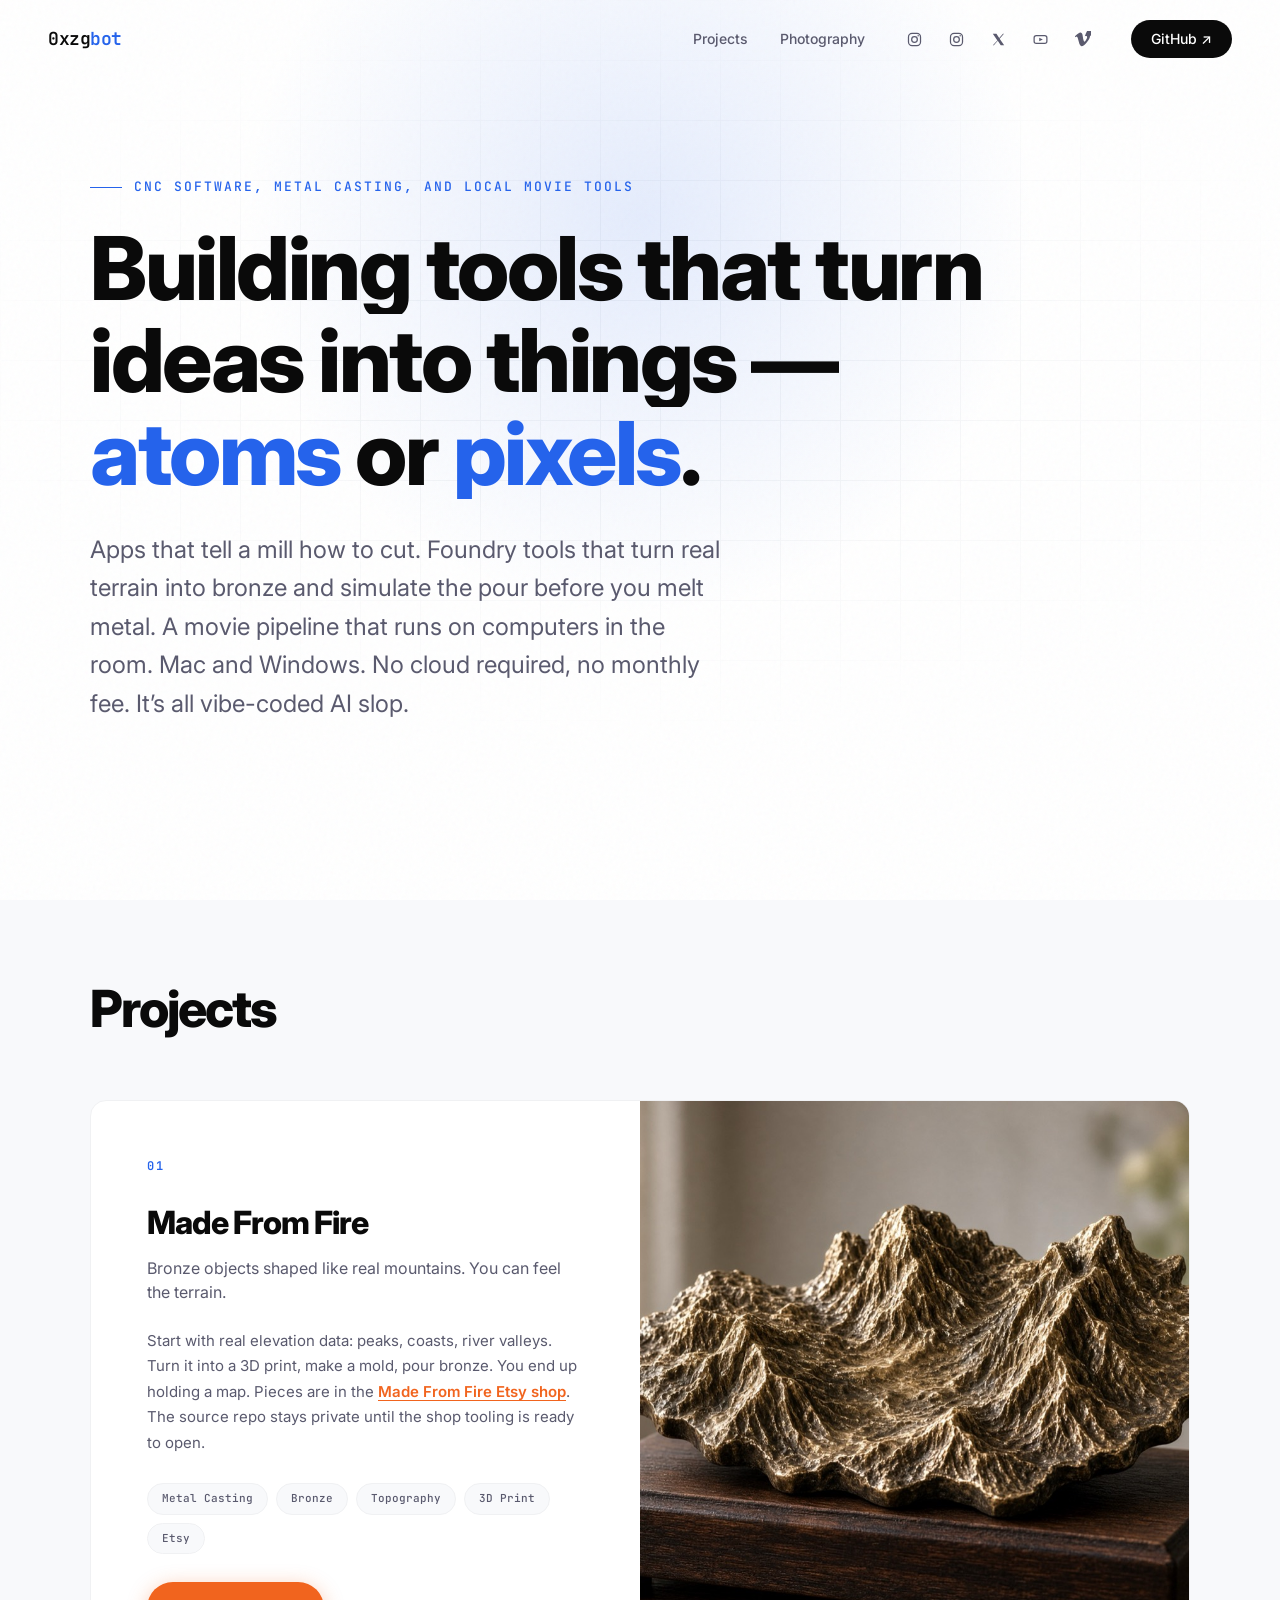
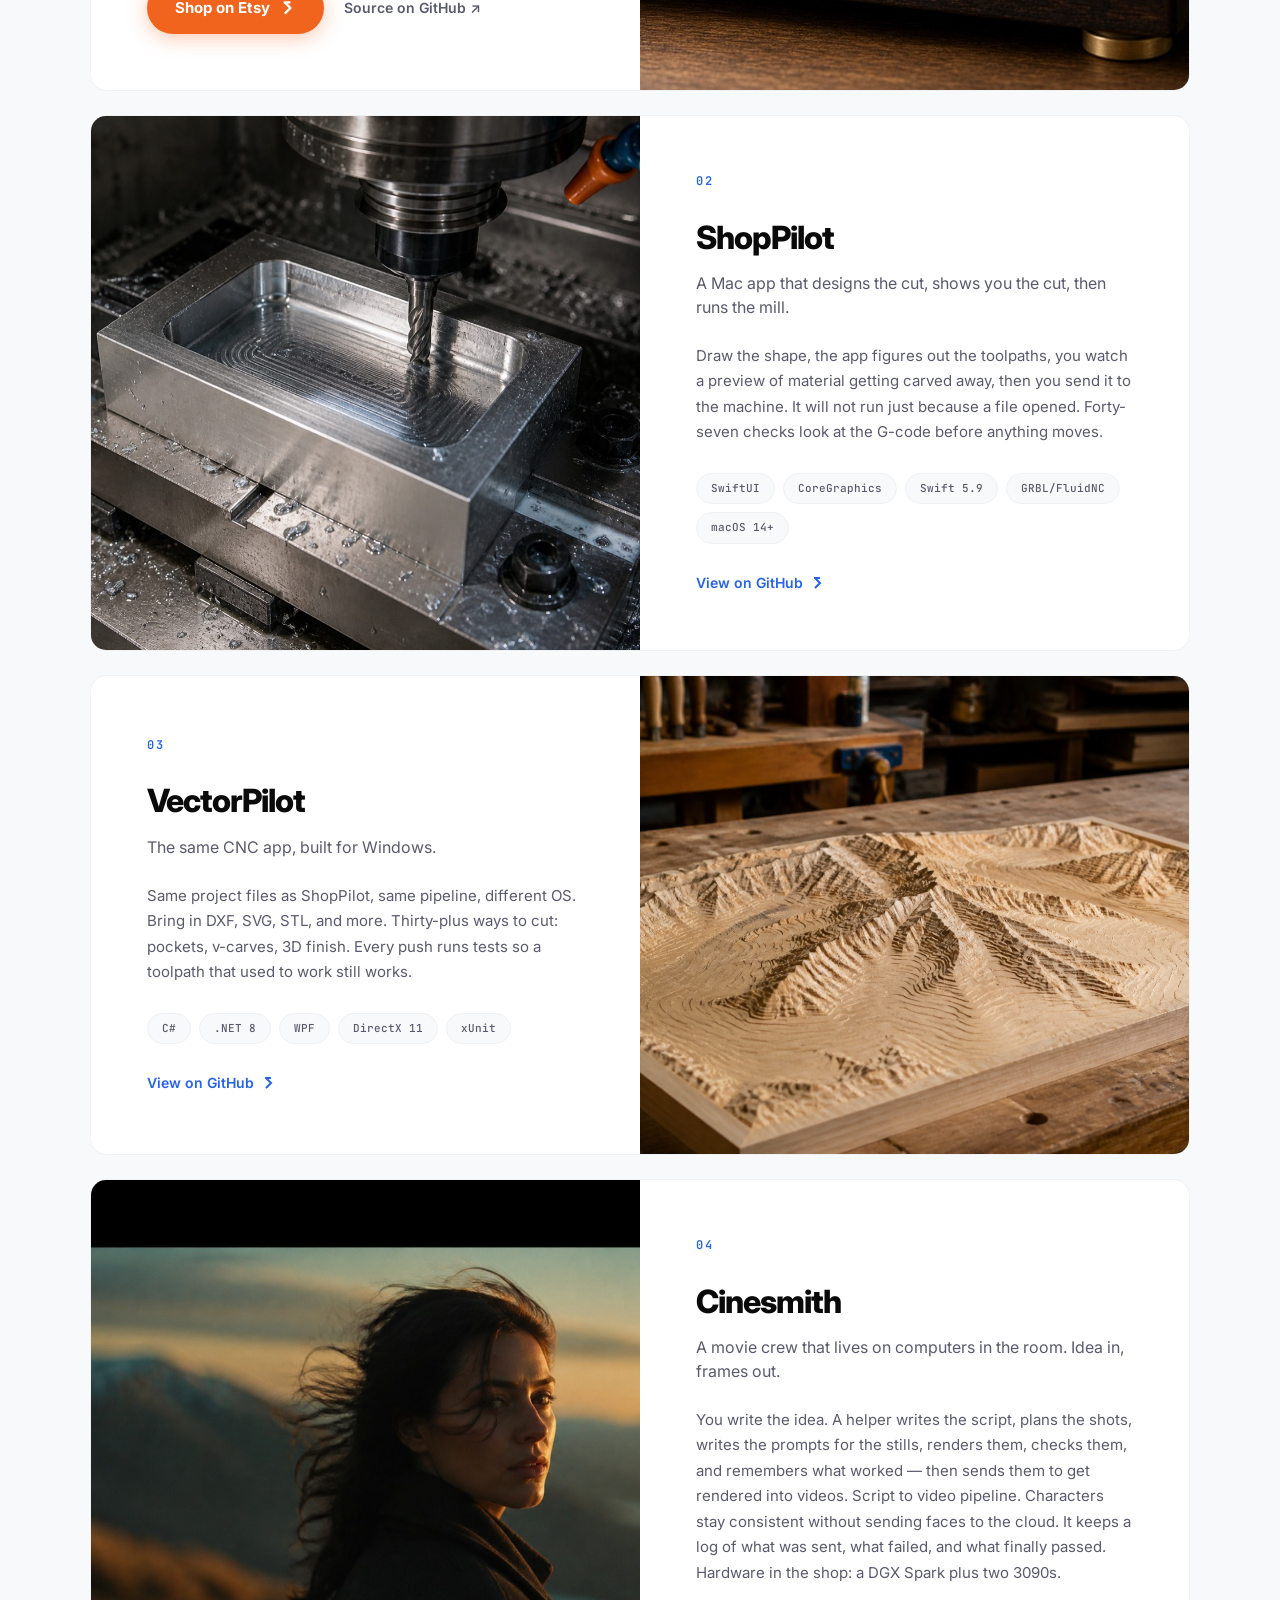
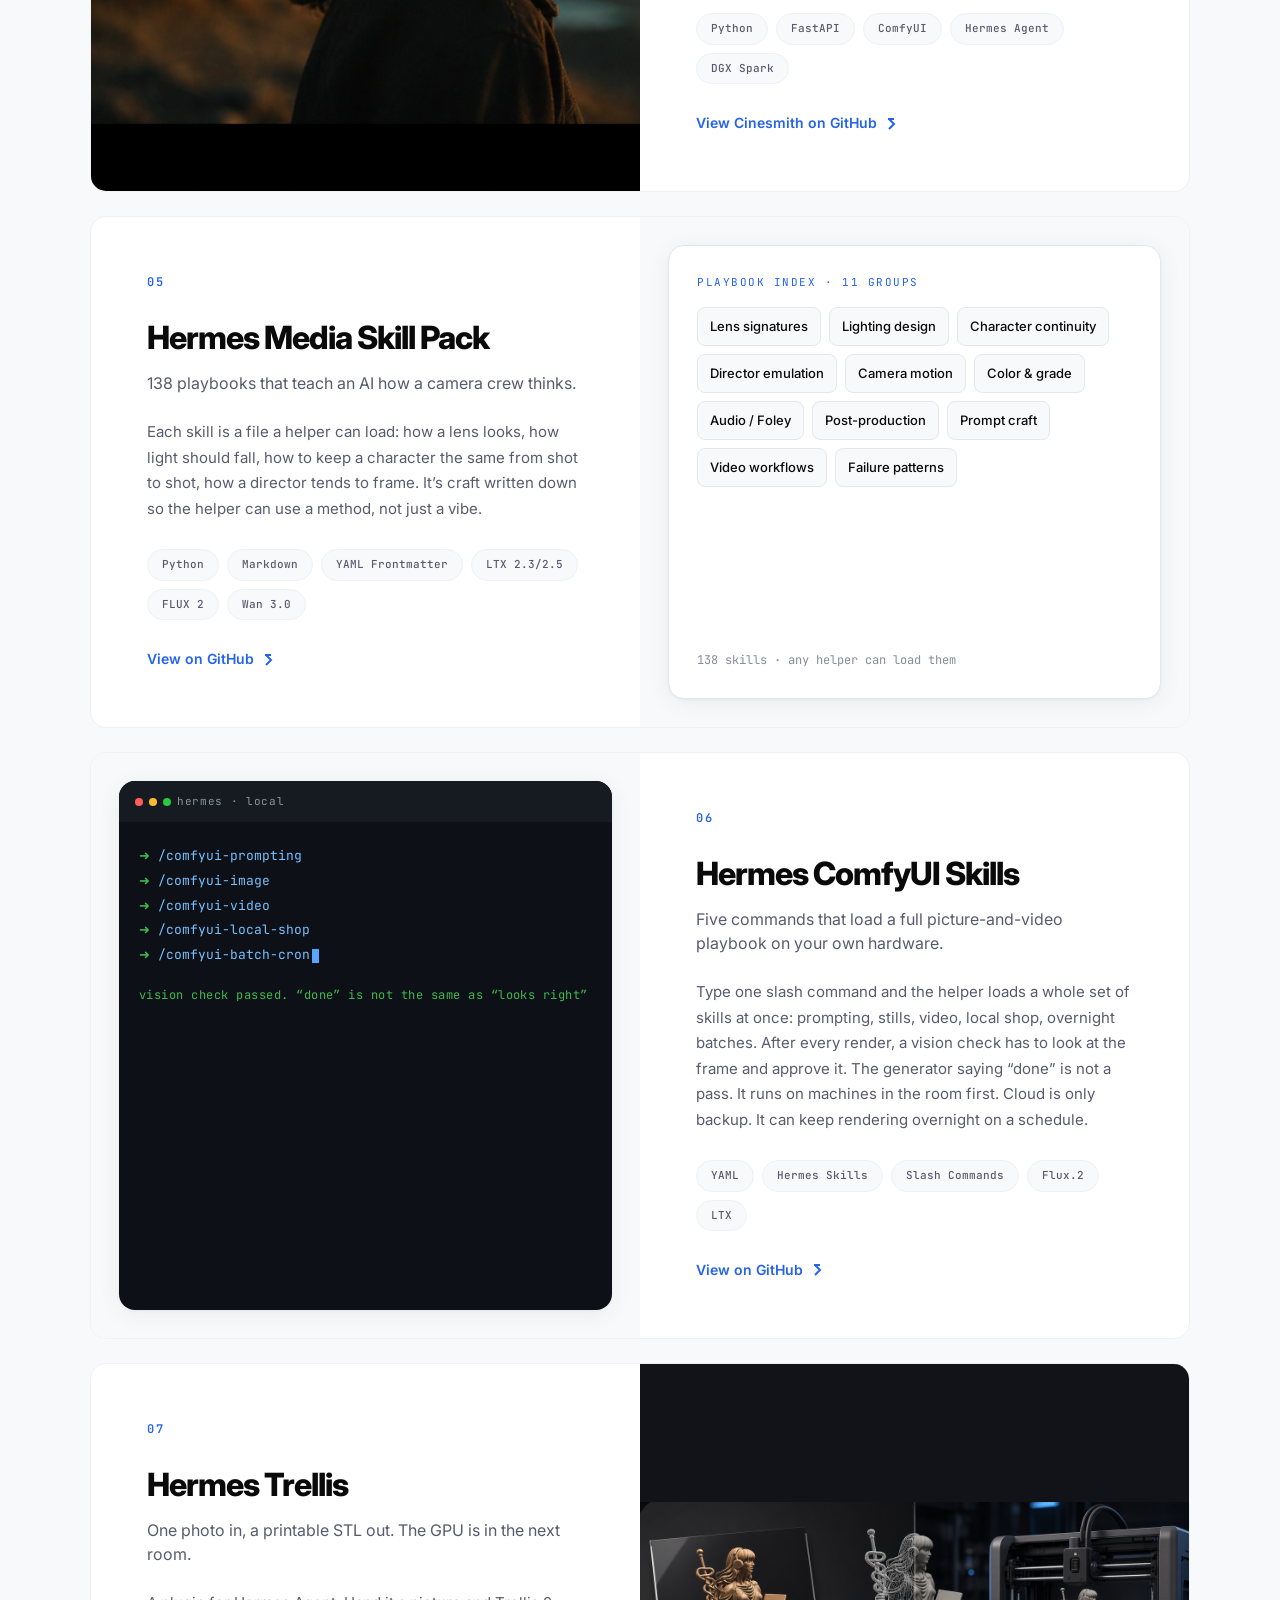
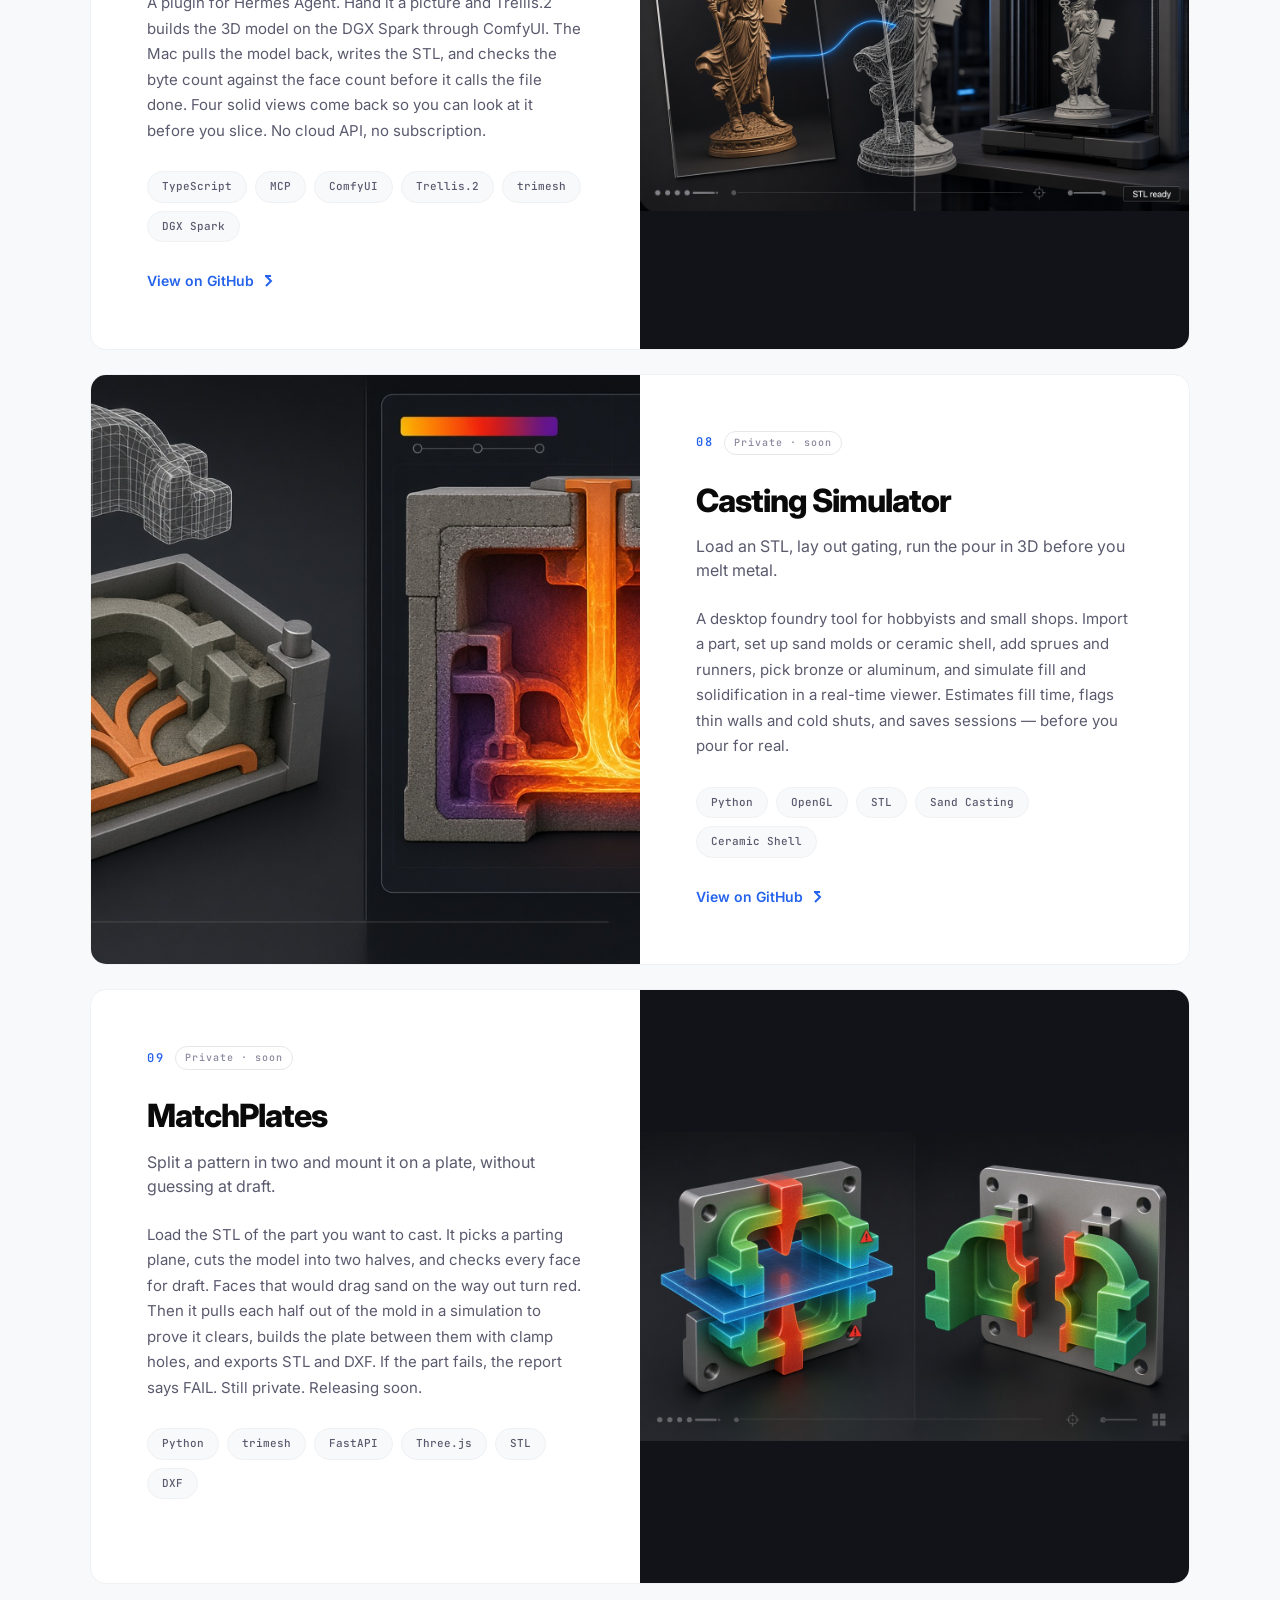
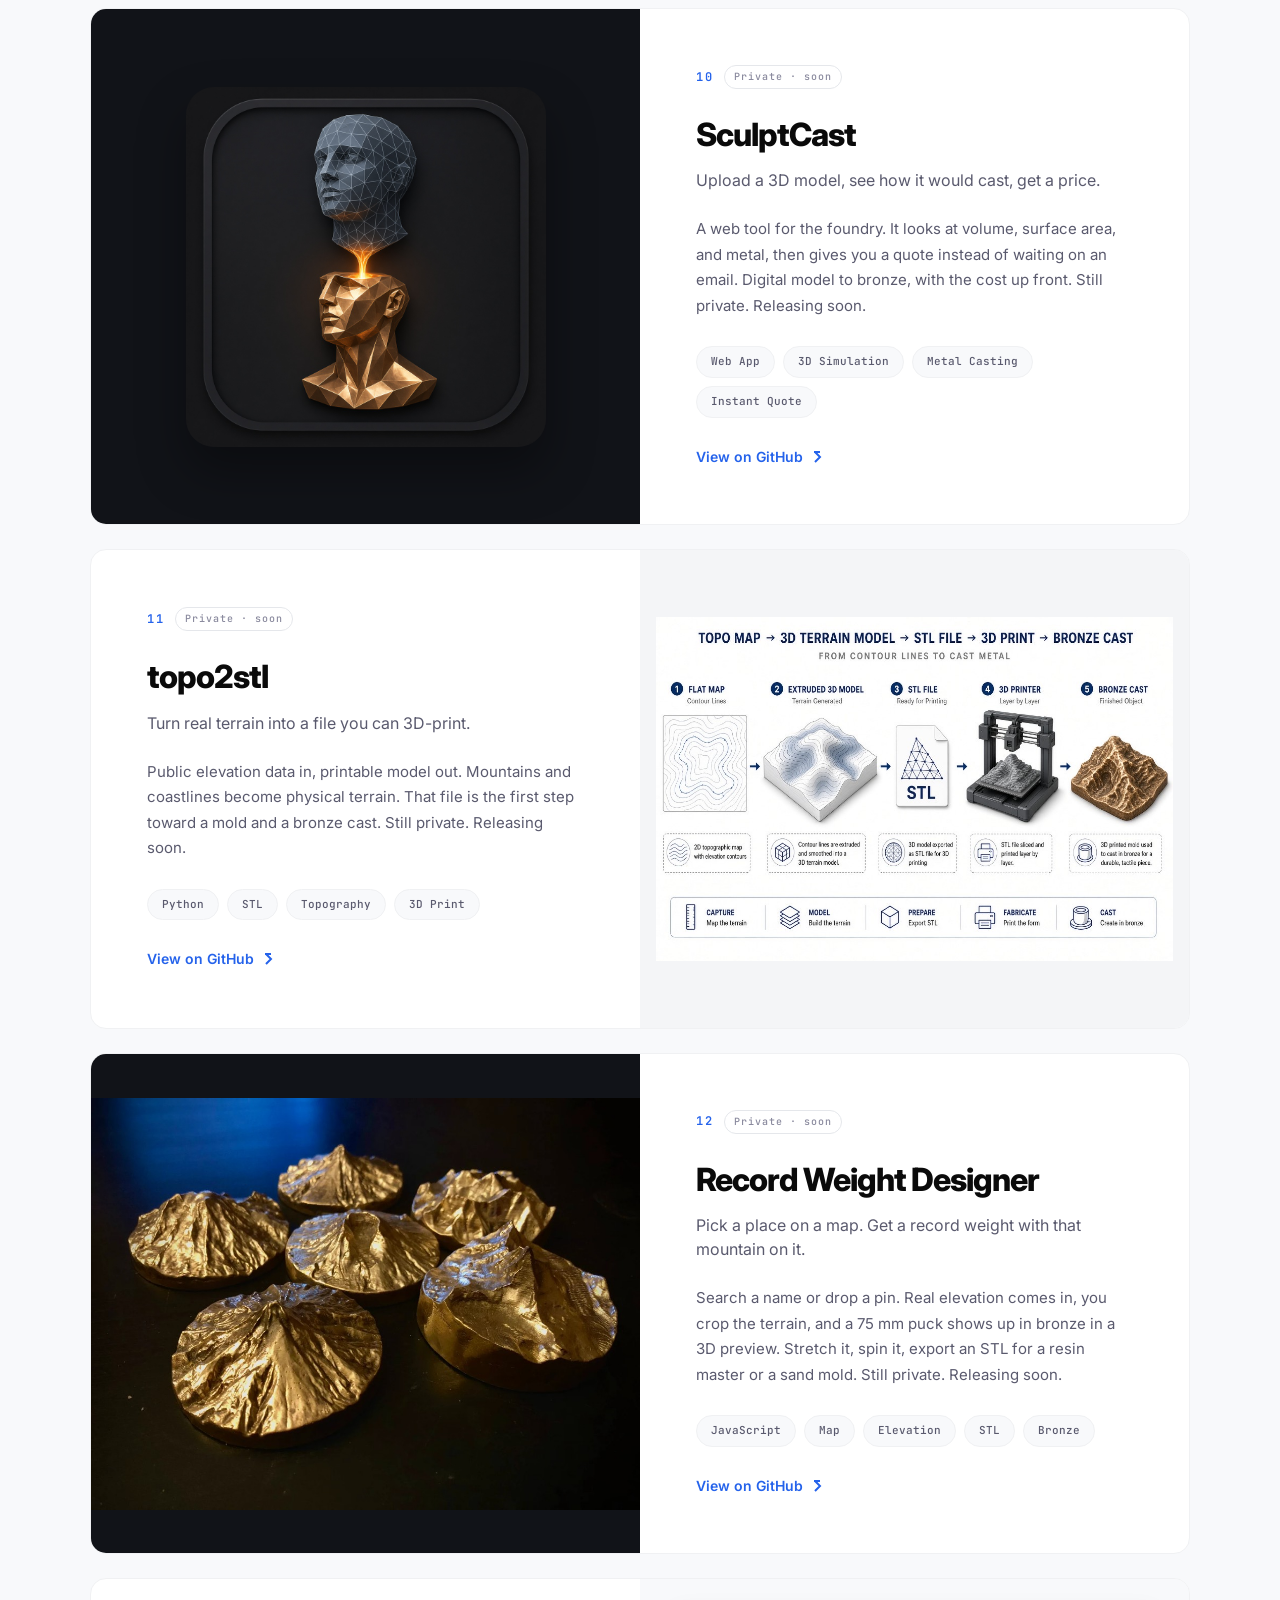
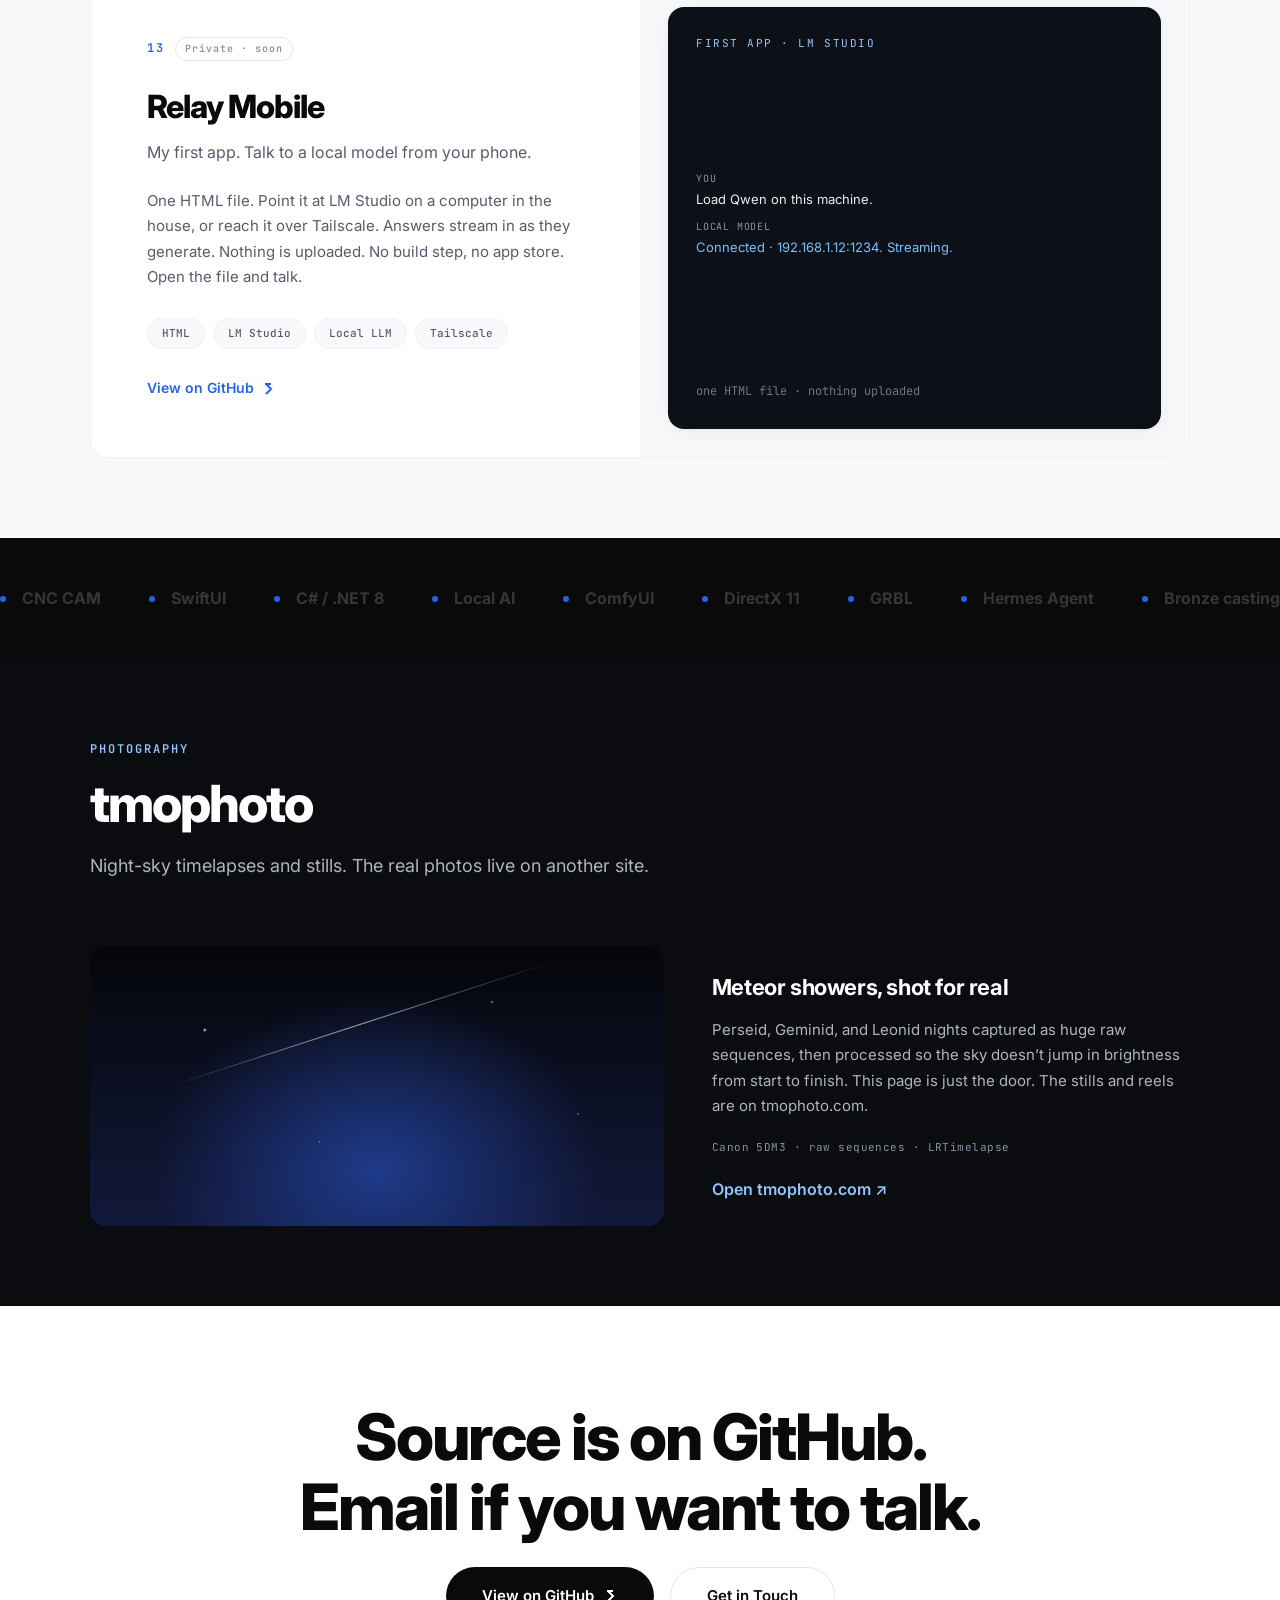
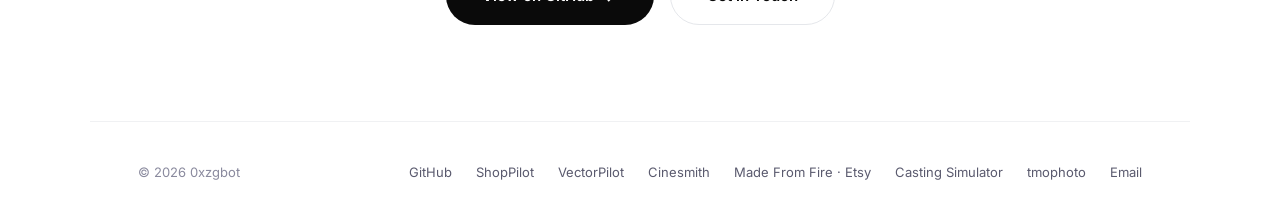
==== index.html @ 4defca1a "Feature Made From Fire first and highlight Etsy shop. Move the bronze topography project to the top " ====
<!DOCTYPE html>
<html lang="en">
<head>
<meta charset="UTF-8">
<meta name="viewport" content="width=device-width, initial-scale=1.0">
<title>0xzgbot — tools that turn ideas into things</title>
<meta name="description" content="Mac and Windows apps that run a CNC mill, a movie pipeline that stays on computers in the room, and bronze cast from real terrain.">
<meta property="og:title" content="0xzgbot — atoms or pixels">
<meta property="og:description" content="CNC apps for Mac and Windows, foundry tools that turn terrain into bronze, and a movie pipeline that runs on hardware you own. No cloud required, no monthly fee.">
<link rel="preconnect" href="https://fonts.googleapis.com">
<link rel="preconnect" href="https://fonts.gstatic.com" crossorigin>
<link href="https://fonts.googleapis.com/css2?family=Inter:wght@400;500;600;700;800&family=JetBrains+Mono:wght@400;500;600&display=swap" rel="stylesheet">
<style>
*, *::before, *::after { margin: 0; padding: 0; box-sizing: border-box; }

:root {
  --bg: #ffffff;
  --bg-subtle: #f8f9fb;
  --text: #0a0a0a;
  --text-secondary: #5a5a6e;
  --text-tertiary: #8a8a9e;
  --accent: #2563eb;
  --accent-light: #3b82f6;
  --accent-glow: rgba(37, 99, 235, 0.12);
  --border: #e5e7eb;
  --border-light: #f0f1f3;
  --card-bg: #ffffff;
  --card-shadow: 0 1px 3px rgba(0,0,0,0.04), 0 4px 24px rgba(0,0,0,0.06);
  --card-hover-shadow: 0 8px 40px rgba(0,0,0,0.1);
  --radius: 16px;
  --mono: 'JetBrains Mono', ui-monospace, monospace;
  --sans: 'Inter', -apple-system, BlinkMacSystemFont, sans-serif;
  --nav-h: 72px;
}

html { scroll-behavior: smooth; }
section, #photography { scroll-margin-top: var(--nav-h); }

body {
  font-family: var(--sans);
  background: var(--bg);
  color: var(--text);
  line-height: 1.6;
  overflow-x: hidden;
  -webkit-font-smoothing: antialiased;
}

body::before {
  content: '';
  position: fixed;
  inset: 0;
  background-image: url("data:image/svg+xml,%3Csvg viewBox='0 0 256 256' xmlns='http://www.w3.org/2000/svg'%3E%3Cfilter id='n'%3E%3CfeTurbulence type='fractalNoise' baseFrequency='0.9' numOctaves='4' stitchTiles='stitch'/%3E%3C/filter%3E%3Crect width='100%25' height='100%25' filter='url(%23n)' opacity='0.03'/%3E%3C/svg%3E");
  pointer-events: none;
  z-index: 1;
}

:focus-visible {
  outline: 2px solid var(--accent);
  outline-offset: 3px;
}

.skip-link {
  position: absolute;
  left: -999px;
  top: 8px;
  z-index: 2000;
  background: var(--text);
  color: #fff;
  padding: 8px 14px;
  border-radius: 8px;
  font-weight: 600;
  text-decoration: none;
}
.skip-link:focus { left: 12px; }

/* ── Navigation ── */
nav {
  position: fixed;
  top: 0; left: 0; right: 0;
  z-index: 1000;
  padding: 20px 48px;
  display: flex;
  align-items: center;
  justify-content: space-between;
  transition: background 0.3s, padding 0.3s, border-color 0.3s;
}
nav.scrolled {
  background: rgba(255,255,255,0.9);
  backdrop-filter: blur(20px) saturate(180%);
  -webkit-backdrop-filter: blur(20px) saturate(180%);
  border-bottom: 1px solid var(--border-light);
  padding: 14px 48px;
}
.nav-logo {
  font-family: var(--mono);
  font-weight: 600;
  font-size: 18px;
  letter-spacing: -0.5px;
  color: var(--text);
  text-decoration: none;
  z-index: 2;
}
.nav-logo span { color: var(--accent); }
.nav-links { display: flex; gap: 32px; align-items: center; }
.nav-links a {
  font-size: 14px;
  font-weight: 500;
  color: var(--text-secondary);
  text-decoration: none;
  transition: color 0.2s;
  position: relative;
}
.nav-links a:hover { color: var(--text); }
.nav-social {
  display: flex;
  align-items: center;
  gap: 8px;
}
.nav-social a {
  display: inline-flex;
  align-items: center;
  justify-content: center;
  width: 34px;
  height: 34px;
  border-radius: 999px;
  color: var(--text-secondary);
  transition: color 0.2s, background 0.2s;
}
.nav-social a:hover {
  color: var(--text);
  background: var(--bg-subtle);
}
.nav-social svg {
  width: 17px;
  height: 17px;
  display: block;
}
.nav-cta {
  padding: 8px 20px;
  background: var(--text);
  color: #fff !important;
  border-radius: 100px;
  font-size: 13px;
  font-weight: 600;
}
.nav-cta:hover { background: var(--accent) !important; }
.nav-toggle {
  display: none;
  width: 44px;
  height: 44px;
  border: 0;
  background: transparent;
  cursor: pointer;
  align-items: center;
  justify-content: center;
  flex-direction: column;
  gap: 5px;
}
.nav-toggle span {
  display: block;
  width: 18px;
  height: 1.5px;
  background: var(--text);
  transition: transform 0.2s;
}
nav.open .nav-toggle span:nth-child(1) { transform: translateY(6.5px) rotate(45deg); }
nav.open .nav-toggle span:nth-child(2) { opacity: 0; }
nav.open .nav-toggle span:nth-child(3) { transform: translateY(-6.5px) rotate(-45deg); }

/* ── Hero ── */
.hero {
  min-height: 100vh;
  display: flex;
  flex-direction: column;
  justify-content: center;
  padding: 120px 48px 80px;
  position: relative;
  overflow: hidden;
}
.hero-grid-bg {
  position: absolute;
  inset: 0;
  background-image:
    linear-gradient(var(--border-light) 1px, transparent 1px),
    linear-gradient(90deg, var(--border-light) 1px, transparent 1px);
  background-size: 60px 60px;
  opacity: 0.6;
  mask-image: radial-gradient(ellipse 80% 60% at 50% 40%, black 30%, transparent 70%);
  -webkit-mask-image: radial-gradient(ellipse 80% 60% at 50% 40%, black 30%, transparent 70%);
}
.hero-glow {
  position: absolute;
  top: -20%; left: 50%;
  width: 800px; height: 800px;
  background: radial-gradient(circle, var(--accent-glow) 0%, transparent 70%);
  transform: translateX(-50%);
  pointer-events: none;
}
.hero-content { position: relative; z-index: 2; max-width: 1100px; margin: 0 auto; width: 100%; }
.hero-eyebrow {
  font-family: var(--mono);
  font-size: 13px;
  font-weight: 500;
  color: var(--accent);
  letter-spacing: 2px;
  text-transform: uppercase;
  margin-bottom: 24px;
  display: flex;
  align-items: center;
  gap: 12px;
}
.hero-eyebrow::before {
  content: '';
  width: 32px; height: 1.5px;
  background: var(--accent);
}
.hero-title {
  font-size: clamp(44px, 7vw, 88px);
  font-weight: 800;
  line-height: 1.05;
  letter-spacing: -2.5px;
  margin-bottom: 32px;
  color: var(--text);
}
.hero-title .line { display: block; overflow: hidden; }
.hero-title .line-inner { display: block; }
.hero-title .accent { color: var(--accent); }
.hero-subtitle {
  font-size: clamp(18px, 2.2vw, 24px);
  color: var(--text-secondary);
  max-width: 640px;
  line-height: 1.6;
  margin-bottom: 40px;
}

section { padding: 80px 48px; position: relative; }
.section-header { max-width: 1100px; margin: 0 auto 64px; }
.section-label {
  font-family: var(--mono);
  font-size: 12px;
  font-weight: 600;
  color: var(--accent);
  letter-spacing: 2px;
  text-transform: uppercase;
  margin-bottom: 16px;
}
.section-title {
  font-size: clamp(32px, 4vw, 56px);
  font-weight: 800;
  letter-spacing: -2px;
  line-height: 1.1;
  margin-bottom: 20px;
}
.section-desc {
  font-size: 18px;
  color: var(--text-secondary);
  max-width: 600px;
  line-height: 1.7;
}

/* ── Projects ── */
.projects-section { background: var(--bg-subtle); }
.projects-grid {
  max-width: 1100px;
  margin: 0 auto;
  display: flex;
  flex-direction: column;
  gap: 24px;
}
.project-card {
  display: grid;
  grid-template-columns: 1fr 1fr;
  min-height: 480px;
  border: 1px solid var(--border-light);
  background: var(--card-bg);
  border-radius: var(--radius);
  overflow: hidden;
  isolation: isolate;
}
.project-card:hover { box-shadow: var(--card-hover-shadow); z-index: 2; }
.project-card:nth-child(even) .project-visual { order: 1; }
.project-card:nth-child(even) .project-info { order: 2; }
.project-info {
  padding: 56px;
  display: flex;
  flex-direction: column;
  justify-content: center;
}
.project-number {
  font-family: var(--mono);
  font-size: 12px;
  color: var(--accent);
  letter-spacing: 2px;
  margin-bottom: 20px;
  font-weight: 600;
  display: flex;
  align-items: center;
  gap: 10px;
}
.wip {
  letter-spacing: 0.1em;
  font-size: 10px;
  font-weight: 500;
  color: var(--text-tertiary);
  border: 1px solid var(--border);
  padding: 3px 9px;
  border-radius: 100px;
}
.project-name {
  font-size: 32px;
  font-weight: 800;
  letter-spacing: -1px;
  margin-bottom: 8px;
}
.project-tagline {
  font-size: 16px;
  color: var(--text-secondary);
  margin-bottom: 24px;
  line-height: 1.5;
}
.project-desc {
  font-size: 15px;
  color: var(--text-secondary);
  line-height: 1.7;
  margin-bottom: 28px;
}
.project-stack {
  display: flex;
  flex-wrap: wrap;
  gap: 8px;
  margin-bottom: 28px;
}
.stack-tag {
  font-family: var(--mono);
  font-size: 11px;
  font-weight: 500;
  padding: 6px 14px;
  background: var(--bg-subtle);
  border: 1px solid var(--border-light);
  border-radius: 100px;
  color: var(--text-secondary);
}
.project-links { display: flex; gap: 20px; align-items: center; flex-wrap: wrap; }
.project-link {
  font-size: 14px;
  font-weight: 600;
  color: var(--accent);
  text-decoration: none;
  display: flex;
  align-items: center;
  gap: 6px;
}
.project-link:hover { gap: 10px; }
.project-link svg { width: 16px; height: 16px; }
.project-link-cta {
  padding: 14px 28px;
  background: #f1641e;
  color: #fff !important;
  border-radius: 100px;
  font-size: 15px;
  font-weight: 700;
  text-decoration: none;
  display: inline-flex;
  align-items: center;
  gap: 8px;
  box-shadow: 0 4px 20px rgba(241, 100, 30, 0.35);
  transition: background 0.2s, transform 0.2s, box-shadow 0.2s;
}
.project-link-cta:hover {
  background: #d8560f;
  transform: translateY(-1px);
  box-shadow: 0 8px 28px rgba(241, 100, 30, 0.45);
}
.project-link-cta svg { width: 18px; height: 18px; flex-shrink: 0; }
.project-link-secondary {
  font-size: 14px;
  font-weight: 600;
  color: var(--text-secondary);
  text-decoration: none;
}
.project-link-secondary:hover { color: var(--accent); }
.project-desc a.etsy-inline {
  color: #f1641e;
  font-weight: 600;
  text-decoration: underline;
  text-underline-offset: 3px;
}
.project-desc a.etsy-inline:hover { color: #d8560f; }
.project-note {
  font-family: var(--mono);
  font-size: 12px;
  color: var(--text-tertiary);
}

.project-visual {
  position: relative;
  min-height: 420px;
  background: #111318;
  overflow: hidden;
}
.project-visual.is-panel {
  background: var(--bg-subtle);
  display: flex;
  align-items: stretch;
  justify-content: stretch;
  padding: 28px;
}
.project-visual img {
  width: 100%;
  height: 100%;
  object-fit: cover;
  display: block;
}
.project-visual.is-diagram {
  background: #f4f5f7;
  display: flex;
  align-items: center;
  justify-content: center;
  padding: 16px;
}
.project-visual.is-diagram img {
  width: 100%;
  height: 100%;
  object-fit: contain;
  object-position: center;
}
.project-visual.is-icon {
  display: flex;
  align-items: center;
  justify-content: center;
  padding: 48px;
}
.project-visual.is-icon img {
  width: min(100%, 360px);
  height: auto;
  aspect-ratio: 1;
  object-fit: contain;
  border-radius: 28px;
  box-shadow: 0 24px 48px rgba(0, 0, 0, 0.35);
}
.project-visual.is-contain {
  display: flex;
  align-items: center;
  justify-content: center;
}
.project-visual.is-contain img {
  width: 100%;
  height: 100%;
  object-fit: contain;
  object-position: center;
}

.viz {
  width: 100%;
  height: 100%;
  min-height: 360px;
  border-radius: var(--radius);
  display: flex;
  flex-direction: column;
}
.viz-catalog {
  background: #fff;
  border: 1px solid var(--border);
  padding: 28px;
  justify-content: space-between;
  box-shadow: var(--card-shadow);
}
.viz-kicker {
  font-family: var(--mono);
  font-size: 11px;
  letter-spacing: 0.14em;
  text-transform: uppercase;
  color: var(--accent);
  margin-bottom: 16px;
}
.viz-pills {
  display: flex;
  flex-wrap: wrap;
  gap: 8px;
  flex: 1;
  align-content: flex-start;
}
.viz-pills span {
  font-size: 13px;
  font-weight: 500;
  padding: 8px 12px;
  border: 1px solid var(--border);
  border-radius: 8px;
  color: var(--text);
  background: var(--bg-subtle);
}
.viz-foot {
  margin-top: 20px;
  font-family: var(--mono);
  font-size: 12px;
  color: var(--text-tertiary);
}
.viz-cast, .viz-topo {
  background: #fff;
  border: 1px solid var(--border);
  padding: 28px;
  justify-content: space-between;
  box-shadow: var(--card-shadow);
}
.viz-steps {
  display: flex;
  gap: 8px;
}
.viz-step {
  flex: 1;
  background: var(--bg-subtle);
  border: 1px solid var(--border-light);
  border-radius: 10px;
  padding: 14px 12px;
  font-family: var(--mono);
  font-size: 10px;
  letter-spacing: 0.08em;
  text-transform: uppercase;
  color: var(--text-tertiary);
}
.viz-step strong {
  display: block;
  margin-top: 8px;
  font-family: var(--sans);
  font-size: 15px;
  font-weight: 700;
  letter-spacing: -0.3px;
  text-transform: none;
  color: var(--text);
}
.viz-metrics {
  display: grid;
  grid-template-columns: 1fr 1fr;
  gap: 10px;
  margin-top: 16px;
}
.viz-metrics div {
  background: var(--bg-subtle);
  border-radius: 8px;
  padding: 12px 14px;
  font-family: var(--mono);
  font-size: 11px;
  color: var(--text-tertiary);
}
.viz-metrics b {
  display: block;
  margin-top: 4px;
  font-family: var(--sans);
  font-size: 16px;
  color: var(--text);
  letter-spacing: -0.4px;
}
.viz-topo {
  background: #10141c;
  color: #9aa8b8;
  border: 0;
  overflow: hidden;
}
.viz-topo svg {
  width: 100%;
  flex: 1;
  min-height: 180px;
}
.viz-topo .viz-kicker { color: #93c5fd; }
.viz-topo .viz-foot { color: #6b7785; margin-top: 12px; }

.viz-cli {
  background: #0d1117;
  color: #c9d1d9;
  font-family: var(--mono);
  font-size: 13px;
  padding: 0;
  overflow: hidden;
  box-shadow: var(--card-shadow);
}
.viz-cli-bar {
  display: flex;
  align-items: center;
  gap: 6px;
  padding: 12px 16px;
  background: #161b22;
  color: #8b949e;
  font-size: 11px;
  letter-spacing: 0.06em;
}
.viz-cli-bar i {
  width: 8px; height: 8px; border-radius: 50%;
  background: #30363d;
  display: inline-block;
}
.viz-cli-bar i:nth-child(1) { background: #ff5f57; }
.viz-cli-bar i:nth-child(2) { background: #ffbd2e; }
.viz-cli-bar i:nth-child(3) { background: #28c840; }
.viz-cli-body { padding: 22px 20px 24px; line-height: 1.9; flex: 1; }
.viz-cli .prompt { color: #3fb950; }
.viz-cli .cmd { color: #79c0ff; }
.viz-cli .ok {
  margin-top: 16px;
  color: #3fb950;
  font-size: 12px;
  letter-spacing: 0.04em;
}
.viz-cli .cursor {
  display: inline-block;
  width: 7px; height: 14px;
  background: #58a6ff;
  vertical-align: text-bottom;
  margin-left: 2px;
}
.viz-chat {
  background: #0d1117;
  color: #c9d1d9;
  padding: 28px;
  justify-content: space-between;
  box-shadow: var(--card-shadow);
}
.viz-chat .viz-kicker { color: #93c5fd; }
.chat-line {
  font-size: 13px;
  line-height: 1.5;
  margin-bottom: 10px;
}
.chat-line span {
  display: block;
  font-family: var(--mono);
  font-size: 10px;
  letter-spacing: 0.08em;
  text-transform: uppercase;
  color: #8b949e;
  margin-bottom: 4px;
}
.chat-line.you { color: #e6edf3; }
.chat-line.bot { color: #79c0ff; }
.viz-chat .viz-foot { color: #6b7785; margin-top: 12px; }

/* ── Photography ── */
.photography-section { background: #0b0c10; color: #fff; }
.photography-section .section-label { color: #93c5fd; }
.photography-section .section-title { color: #fff; }
.photography-section .section-desc { color: #b0b4c0; }
.photo-band {
  max-width: 1100px;
  margin: 0 auto;
  display: grid;
  grid-template-columns: 1.2fr 1fr;
  gap: 48px;
  align-items: center;
}
.photo-sky {
  height: 280px;
  border-radius: var(--radius);
  background:
    radial-gradient(2px 2px at 20% 30%, rgba(255,255,255,0.9), transparent),
    radial-gradient(1.5px 1.5px at 70% 20%, rgba(255,255,255,0.7), transparent),
    radial-gradient(1px 1px at 40% 70%, rgba(255,255,255,0.6), transparent),
    radial-gradient(1.5px 1.5px at 85% 60%, rgba(255,255,255,0.5), transparent),
    radial-gradient(ellipse at 50% 80%, #1e3a8a 0%, transparent 55%),
    linear-gradient(180deg, #05060a 0%, #12183a 100%);
  position: relative;
  overflow: hidden;
}
.photo-sky span {
  position: absolute;
  left: 12%;
  top: 28%;
  width: 70%;
  height: 1px;
  background: linear-gradient(90deg, transparent, rgba(255,255,255,0.85), transparent);
  transform: rotate(-18deg);
  opacity: 0.7;
}
.photo-copy h3 {
  font-size: 22px;
  font-weight: 700;
  margin-bottom: 12px;
  letter-spacing: -0.4px;
}
.photo-copy p {
  font-size: 15px;
  color: #b0b4c0;
  line-height: 1.7;
  margin-bottom: 20px;
}
.photo-copy a {
  color: #93c5fd;
  font-weight: 600;
  text-decoration: none;
}
.photo-copy a:hover { text-decoration: underline; }
.photo-meta {
  font-family: var(--mono);
  font-size: 11px;
  color: #8b90a0;
  margin-bottom: 20px;
  letter-spacing: 0.04em;
}

/* ── Marquee ── */
.marquee-section {
  padding: 48px 0;
  background: var(--text);
  overflow: hidden;
}
.marquee-track {
  display: flex;
  gap: 48px;
  width: max-content;
  animation: marquee 36s linear infinite;
}
.marquee-section:hover .marquee-track { animation-play-state: paused; }
@keyframes marquee {
  0% { transform: translateX(0); }
  100% { transform: translateX(-50%); }
}
.marquee-item {
  font-size: 16px;
  font-weight: 700;
  color: rgba(255,255,255,0.18);
  white-space: nowrap;
  display: flex;
  align-items: center;
  gap: 16px;
}
.marquee-item .dot {
  width: 6px; height: 6px;
  border-radius: 50%;
  background: var(--accent);
}

/* ── CTA ── */
.cta-section {
  background: var(--bg);
  text-align: center;
  padding: 96px 48px;
}
.cta-title {
  font-size: clamp(36px, 5vw, 64px);
  font-weight: 800;
  letter-spacing: -2px;
  margin-bottom: 24px;
  line-height: 1.1;
}
.cta-desc {
  font-size: 18px;
  color: var(--text-secondary);
  max-width: 500px;
  margin: 0 auto 40px;
  line-height: 1.7;
}
.cta-buttons {
  display: flex;
  gap: 16px;
  justify-content: center;
  flex-wrap: wrap;
}
.btn {
  padding: 16px 36px;
  border-radius: 100px;
  font-size: 15px;
  font-weight: 600;
  text-decoration: none;
  display: inline-flex;
  align-items: center;
  gap: 8px;
}
.btn-primary { background: var(--text); color: #fff; }
.btn-primary:hover { background: var(--accent); }
.btn-secondary {
  background: transparent;
  color: var(--text);
  border: 1.5px solid var(--border);
}
.btn-secondary:hover { border-color: var(--accent); color: var(--accent); }

footer {
  padding: 40px 48px;
  border-top: 1px solid var(--border-light);
  display: flex;
  justify-content: space-between;
  align-items: center;
  max-width: 1100px;
  margin: 0 auto;
  width: 100%;
}
.footer-text { font-size: 13px; color: var(--text-tertiary); }
.footer-links { display: flex; gap: 24px; flex-wrap: wrap; }
.footer-links a {
  font-size: 13px;
  color: var(--text-secondary);
  text-decoration: none;
}
.footer-links a:hover { color: var(--accent); }

.reveal { opacity: 1; transform: none; }

@media (prefers-reduced-motion: no-preference) {
  html.js .reveal {
    opacity: 0;
    transform: translateY(24px);
    transition: opacity 0.7s cubic-bezier(0.16, 1, 0.3, 1), transform 0.7s cubic-bezier(0.16, 1, 0.3, 1);
  }
  html.js .reveal.visible { opacity: 1; transform: none; }
  html.js .reveal-delay-1 { transition-delay: 0.08s; }
  html.js .reveal-delay-2 { transition-delay: 0.16s; }

  .hero-title .line-inner {
    animation: titleRise 1.1s cubic-bezier(0.16, 1, 0.3, 1) both;
  }
  .hero-title .line:nth-child(2) .line-inner { animation-delay: 0.1s; }
  .hero-title .line:nth-child(3) .line-inner { animation-delay: 0.2s; }
  @keyframes titleRise {
    from { transform: translateY(110%); }
    to { transform: translateY(0); }
  }
  .viz-cli .cursor { animation: blink 1s step-end infinite; }
  @keyframes blink { 50% { opacity: 0; } }
}

@media (prefers-reduced-motion: reduce) {
  html { scroll-behavior: auto; }
  .marquee-track { animation: none; }
  .hero-title .line-inner { animation: none; transform: none; }
}

@media (max-width: 900px) {
  nav { padding: 12px 20px; }
  nav.scrolled { padding: 10px 20px; }
  .nav-toggle { display: flex; }
  .nav-links {
    display: none;
    position: absolute;
    top: 100%;
    left: 0; right: 0;
    flex-direction: column;
    align-items: flex-start;
    gap: 8px;
    background: #fff;
    padding: 8px 20px 20px;
    border-bottom: 1px solid var(--border);
  }
  nav.open .nav-links { display: flex; }
  .nav-social {
    flex-wrap: wrap;
    margin-top: 4px;
  }
  .nav-cta { margin-top: 8px; }
  section { padding: 72px 20px; }
  .hero { padding: 100px 20px 56px; }
  .project-card { grid-template-columns: 1fr; min-height: auto; }
  .project-card:nth-child(even) .project-visual,
  .project-card:nth-child(even) .project-info { order: 0; }
  .project-info { padding: 36px 24px; }
  .project-visual { min-height: 260px; }
  .viz-steps { flex-direction: column; }
  .photo-band { grid-template-columns: 1fr; gap: 24px; }
  .cta-section { padding: 80px 20px; }
  footer { flex-direction: column; gap: 16px; text-align: center; }
}
</style>
<script>document.documentElement.classList.add('js');</script>
</head>
<body id="top">

<a class="skip-link" href="#projects">Skip to projects</a>

<nav id="navbar">
  <a href="#top" class="nav-logo">0xzg<span>bot</span></a>
  <button class="nav-toggle" type="button" aria-label="Open menu" aria-expanded="false" aria-controls="nav-menu">
    <span></span><span></span><span></span>
  </button>
  <div class="nav-links" id="nav-menu">
    <a href="#projects">Projects</a>
    <a href="#photography">Photography</a>
    <div class="nav-social" aria-label="Social links">
      <a href="https://www.instagram.com/made.from.fire/" target="_blank" rel="noopener noreferrer" aria-label="Instagram: Made From Fire (@made.from.fire)">
        <svg viewBox="0 0 24 24" fill="none" stroke="currentColor" stroke-width="1.75" aria-hidden="true"><rect x="3.5" y="3.5" width="17" height="17" rx="5"/><circle cx="12" cy="12" r="4"/><circle cx="17.2" cy="6.8" r="1" fill="currentColor" stroke="none"/></svg>
      </a>
      <a href="https://www.instagram.com/tmophotos/" target="_blank" rel="noopener noreferrer" aria-label="Instagram: tmophotos (@tmophotos)">
        <svg viewBox="0 0 24 24" fill="none" stroke="currentColor" stroke-width="1.75" aria-hidden="true"><rect x="3.5" y="3.5" width="17" height="17" rx="5"/><circle cx="12" cy="12" r="4"/><circle cx="17.2" cy="6.8" r="1" fill="currentColor" stroke="none"/></svg>
      </a>
      <a href="https://x.com/tmophoto" target="_blank" rel="noopener noreferrer" aria-label="X: @tmophoto">
        <svg viewBox="0 0 24 24" fill="currentColor" aria-hidden="true"><path d="M13.6 10.8 19.7 4h-1.4l-5.3 5.9L9.1 4H4l6.4 9.3L4 20h1.4l5.6-6.2 4.2 6.2H20l-6.4-9.2Z"/></svg>
      </a>
      <a href="https://www.youtube.com/@tmophoto" target="_blank" rel="noopener noreferrer" aria-label="YouTube: tmophoto">
        <svg viewBox="0 0 24 24" fill="none" stroke="currentColor" stroke-width="1.75" aria-hidden="true"><rect x="3" y="6.5" width="18" height="11" rx="3"/><path d="M10.2 9.4v5.2l5.1-2.6-5.1-2.6Z" fill="currentColor" stroke="none"/></svg>
      </a>
      <a href="https://vimeo.com/tmophoto" target="_blank" rel="noopener noreferrer" aria-label="Vimeo: tmophoto">
        <svg viewBox="0 0 24 24" fill="currentColor" aria-hidden="true"><path d="M22.6 7.3c-.1 2.1-1.6 5-4.4 8.6-2.9 3.7-5.4 5.5-7.4 5.5-1.2 0-2.3-1.1-3.2-3.3-.6-2.2-1.2-4.4-1.8-6.6-.6-2.5-1.3-3.8-2-3.8-.2 0-.8.4-1.9 1.1L1.4 7.5c1.2-1 2.4-2.1 3.6-3.1 1.6-1.4 2.8-2.1 3.6-2.2 1.9-.2 3.1 1.1 3.5 3.9.5 3 .8 4.9 1 5.6.5 2.3 1.1 3.4 1.7 3.4.5 0 1.2-.8 2.1-2.3 1-1.6 1.5-2.8 1.6-3.6.1-1.4-.4-2.1-1.5-2.1-.5 0-1.1.1-1.7.4 3.4-11.2 9.9-16.6 12.8-15.6 2.3.8 3.4 3 3.3 6.5Z"/></svg>
      </a>
    </div>
    <a href="https://github.com/0xzgbot" target="_blank" rel="noopener noreferrer" class="nav-cta">GitHub ↗</a>
  </div>
</nav>

<section class="hero">
  <div class="hero-grid-bg"></div>
  <div class="hero-glow"></div>
  <div class="hero-content">
    <div class="hero-eyebrow reveal">CNC software, metal casting, and local movie tools</div>
    <h1 class="hero-title">
      <span class="line"><span class="line-inner">Building tools that turn</span></span>
      <span class="line"><span class="line-inner">ideas into things —</span></span>
      <span class="line"><span class="line-inner"><span class="accent">atoms</span> or <span class="accent">pixels</span>.</span></span>
    </h1>
    <p class="hero-subtitle reveal reveal-delay-1">
      Apps that tell a mill how to cut. Foundry tools that turn real terrain into bronze and simulate
      the pour before you melt metal. A movie pipeline that runs on computers in the room.
      Mac and Windows. No cloud required, no monthly fee. It’s all vibe-coded AI slop.
    </p>
  </div>
</section>

<section class="projects-section" id="projects">
  <div class="section-header">
    <h2 class="section-title reveal">Projects</h2>
  </div>

  <div class="projects-grid">
    <article class="project-card reveal">
      <div class="project-info">
        <div class="project-number">01</div>
        <h3 class="project-name">Made From Fire</h3>
        <p class="project-tagline">Bronze objects shaped like real mountains. You can feel the terrain.</p>
        <p class="project-desc">
          Start with real elevation data: peaks, coasts, river valleys. Turn it into a 3D print, make a
          mold, pour bronze. You end up holding a map. Pieces are in the
          <a href="https://www.etsy.com/shop/MadeFromFire" target="_blank" rel="noopener noreferrer" class="etsy-inline">Made From Fire Etsy shop</a>.
          The source repo stays private until the shop tooling is ready to open.
        </p>
        <div class="project-stack">
          <span class="stack-tag">Metal Casting</span>
          <span class="stack-tag">Bronze</span>
          <span class="stack-tag">Topography</span>
          <span class="stack-tag">3D Print</span>
          <span class="stack-tag">Etsy</span>
        </div>
        <div class="project-links">
          <a href="https://www.etsy.com/shop/MadeFromFire" target="_blank" rel="noopener noreferrer" class="project-link-cta">
            Shop on Etsy
            <svg viewBox="0 0 16 16" fill="none" stroke="currentColor" stroke-width="2"><path d="M6 3l5 5-5 5"/><path d="M11 3H5"/></svg>
          </a>
          <a href="https://github.com/0xzgbot/made-from-fire" target="_blank" rel="noopener noreferrer" class="project-link-secondary">Source on GitHub ↗</a>
        </div>
      </div>
      <div class="project-visual">
        <img src="0xzgbot-portfolio-images/made-from-fire-web.jpg" alt="Bronze topographic sculpture on a wooden base" width="1400" height="933" loading="eager">
      </div>
    </article>

    <article class="project-card reveal">
      <div class="project-info">
        <div class="project-number">02</div>
        <h3 class="project-name">ShopPilot</h3>
        <p class="project-tagline">A Mac app that designs the cut, shows you the cut, then runs the mill.</p>
        <p class="project-desc">
          Draw the shape, the app figures out the toolpaths, you watch a preview of material getting
          carved away, then you send it to the machine. It will not run just because a file opened.
          Forty-seven checks look at the G-code before anything moves.
        </p>
        <div class="project-stack">
          <span class="stack-tag">SwiftUI</span>
          <span class="stack-tag">CoreGraphics</span>
          <span class="stack-tag">Swift 5.9</span>
          <span class="stack-tag">GRBL/FluidNC</span>
          <span class="stack-tag">macOS 14+</span>
        </div>
        <div class="project-links">
          <a href="https://github.com/0xzgbot/ShopPilot" target="_blank" rel="noopener noreferrer" class="project-link">
            View on GitHub
            <svg viewBox="0 0 16 16" fill="none" stroke="currentColor" stroke-width="2"><path d="M6 3l5 5-5 5"/><path d="M11 3H5"/></svg>
          </a>
        </div>
      </div>
      <div class="project-visual">
        <img src="0xzgbot-portfolio-images/shoppilot-cut-web.jpg" alt="Illustrative photo of a CNC mill cutting a pocket in aluminum" width="1400" height="933" loading="lazy">
      </div>
    </article>

    <article class="project-card reveal">
      <div class="project-info">
        <div class="project-number">03</div>
        <h3 class="project-name">VectorPilot</h3>
        <p class="project-tagline">The same CNC app, built for Windows.</p>
        <p class="project-desc">
          Same project files as ShopPilot, same pipeline, different OS. Bring in DXF, SVG, STL, and more.
          Thirty-plus ways to cut: pockets, v-carves, 3D finish. Every push runs tests so a toolpath
          that used to work still works.
        </p>
        <div class="project-stack">
          <span class="stack-tag">C#</span>
          <span class="stack-tag">.NET 8</span>
          <span class="stack-tag">WPF</span>
          <span class="stack-tag">DirectX 11</span>
          <span class="stack-tag">xUnit</span>
        </div>
        <div class="project-links">
          <a href="https://github.com/0xzgbot/VectorPilot" target="_blank" rel="noopener noreferrer" class="project-link">
            View on GitHub
            <svg viewBox="0 0 16 16" fill="none" stroke="currentColor" stroke-width="2"><path d="M6 3l5 5-5 5"/><path d="M11 3H5"/></svg>
          </a>
        </div>
      </div>
      <div class="project-visual">
        <img src="0xzgbot-portfolio-images/vectorpilot-relief-web.jpg" alt="Illustrative photo of a CNC-carved wooden topographic relief" width="1400" height="933" loading="lazy">
      </div>
    </article>

    <article class="project-card reveal">
      <div class="project-info">
        <div class="project-number">04</div>
        <h3 class="project-name">Cinesmith</h3>
        <p class="project-tagline">A movie crew that lives on computers in the room. Idea in, frames out.</p>
        <p class="project-desc">
          You write the idea. A helper writes the script, plans the shots, writes the prompts for the
          stills, renders them, checks them, and remembers what worked — then sends them to get rendered
          into videos. Script to video pipeline. Characters stay consistent without sending faces to the
          cloud. It keeps a log of what was sent, what failed, and what finally passed. Hardware in the
          shop: a DGX Spark plus two 3090s.
        </p>
        <div class="project-stack">
          <span class="stack-tag">Python</span>
          <span class="stack-tag">FastAPI</span>
          <span class="stack-tag">ComfyUI</span>
          <span class="stack-tag">Hermes Agent</span>
          <span class="stack-tag">DGX Spark</span>
        </div>
        <div class="project-links">
          <a href="https://github.com/0xzgbot/forge-nps-v01" target="_blank" rel="noopener noreferrer" class="project-link">
            View Cinesmith on GitHub
            <svg viewBox="0 0 16 16" fill="none" stroke="currentColor" stroke-width="2"><path d="M6 3l5 5-5 5"/><path d="M11 3H5"/></svg>
          </a>
        </div>
      </div>
      <div class="project-visual">
        <img src="0xzgbot-portfolio-images/cinesmith-frame-web.jpg" alt="Illustrative cinematic still of a figure on a ridgeline at golden hour" width="1400" height="933" loading="lazy">
      </div>
    </article>

    <article class="project-card reveal">
      <div class="project-info">
        <div class="project-number">05</div>
        <h3 class="project-name">Hermes Media Skill Pack</h3>
        <p class="project-tagline">138 playbooks that teach an AI how a camera crew thinks.</p>
        <p class="project-desc">
          Each skill is a file a helper can load: how a lens looks, how light should fall, how to keep a
          character the same from shot to shot, how a director tends to frame. It’s craft written down
          so the helper can use a method, not just a vibe.
        </p>
        <div class="project-stack">
          <span class="stack-tag">Python</span>
          <span class="stack-tag">Markdown</span>
          <span class="stack-tag">YAML Frontmatter</span>
          <span class="stack-tag">LTX 2.3/2.5</span>
          <span class="stack-tag">FLUX 2</span>
          <span class="stack-tag">Wan 3.0</span>
        </div>
        <div class="project-links">
          <a href="https://github.com/0xzgbot/hermes-media-skill-pack" target="_blank" rel="noopener noreferrer" class="project-link">
            View on GitHub
            <svg viewBox="0 0 16 16" fill="none" stroke="currentColor" stroke-width="2"><path d="M6 3l5 5-5 5"/><path d="M11 3H5"/></svg>
          </a>
        </div>
      </div>
      <div class="project-visual is-panel">
        <div class="viz viz-catalog" aria-hidden="true">
          <div class="viz-kicker">Playbook index · 11 groups</div>
          <div class="viz-pills">
            <span>Lens signatures</span>
            <span>Lighting design</span>
            <span>Character continuity</span>
            <span>Director emulation</span>
            <span>Camera motion</span>
            <span>Color & grade</span>
            <span>Audio / Foley</span>
            <span>Post-production</span>
            <span>Prompt craft</span>
            <span>Video workflows</span>
            <span>Failure patterns</span>
          </div>
          <div class="viz-foot">138 skills · any helper can load them</div>
        </div>
      </div>
    </article>

    <article class="project-card reveal">
      <div class="project-info">
        <div class="project-number">06</div>
        <h3 class="project-name">Hermes ComfyUI Skills</h3>
        <p class="project-tagline">Five commands that load a full picture-and-video playbook on your own hardware.</p>
        <p class="project-desc">
          Type one slash command and the helper loads a whole set of skills at once: prompting, stills,
          video, local shop, overnight batches. After every render, a vision check has to look at the
          frame and approve it. The generator saying “done” is not a pass. It runs on machines in the
          room first. Cloud is only backup. It can keep rendering overnight on a schedule.
        </p>
        <div class="project-stack">
          <span class="stack-tag">YAML</span>
          <span class="stack-tag">Hermes Skills</span>
          <span class="stack-tag">Slash Commands</span>
          <span class="stack-tag">Flux.2</span>
          <span class="stack-tag">LTX</span>
        </div>
        <div class="project-links">
          <a href="https://github.com/0xzgbot/hermes-comfyui-skills" target="_blank" rel="noopener noreferrer" class="project-link">
            View on GitHub
            <svg viewBox="0 0 16 16" fill="none" stroke="currentColor" stroke-width="2"><path d="M6 3l5 5-5 5"/><path d="M11 3H5"/></svg>
          </a>
        </div>
      </div>
      <div class="project-visual is-panel">
        <div class="viz viz-cli" aria-hidden="true">
          <div class="viz-cli-bar"><i></i><i></i><i></i> hermes · local</div>
          <div class="viz-cli-body">
            <div><span class="prompt">➜</span> <span class="cmd">/comfyui-prompting</span></div>
            <div><span class="prompt">➜</span> <span class="cmd">/comfyui-image</span></div>
            <div><span class="prompt">➜</span> <span class="cmd">/comfyui-video</span></div>
            <div><span class="prompt">➜</span> <span class="cmd">/comfyui-local-shop</span></div>
            <div><span class="prompt">➜</span> <span class="cmd">/comfyui-batch-cron</span><span class="cursor"></span></div>
            <div class="ok">vision check passed. “done” is not the same as “looks right”</div>
          </div>
        </div>
      </div>
    </article>

    <article class="project-card reveal">
      <div class="project-info">
        <div class="project-number">07</div>
        <h3 class="project-name">Hermes Trellis</h3>
        <p class="project-tagline">One photo in, a printable STL out. The GPU is in the next room.</p>
        <p class="project-desc">
          A plugin for Hermes Agent. Hand it a picture and Trellis.2 builds the 3D model on the DGX Spark
          through ComfyUI. The Mac pulls the model back, writes the STL, and checks the byte count against
          the face count before it calls the file done. Four solid views come back so you can look at it
          before you slice. No cloud API, no subscription.
        </p>
        <div class="project-stack">
          <span class="stack-tag">TypeScript</span>
          <span class="stack-tag">MCP</span>
          <span class="stack-tag">ComfyUI</span>
          <span class="stack-tag">Trellis.2</span>
          <span class="stack-tag">trimesh</span>
          <span class="stack-tag">DGX Spark</span>
        </div>
        <div class="project-links">
          <a href="https://github.com/0xzgbot/hermes-trellis" target="_blank" rel="noopener noreferrer" class="project-link">
            View on GitHub
            <svg viewBox="0 0 16 16" fill="none" stroke="currentColor" stroke-width="2"><path d="M6 3l5 5-5 5"/><path d="M11 3H5"/></svg>
          </a>
        </div>
      </div>
      <div class="project-visual is-contain">
        <img src="0xzgbot-portfolio-images/hermes-trellis-web.jpg" alt="A photo of a robed statue becoming a wireframe 3D mesh, then a grey print on a 3D printer bed" width="1280" height="720" loading="lazy">
      </div>
    </article>

    <article class="project-card reveal">
      <div class="project-info">
        <div class="project-number">08 <span class="wip">Private · soon</span></div>
        <h3 class="project-name">Casting Simulator</h3>
        <p class="project-tagline">Load an STL, lay out gating, run the pour in 3D before you melt metal.</p>
        <p class="project-desc">
          A desktop foundry tool for hobbyists and small shops. Import a part, set up sand molds or
          ceramic shell, add sprues and runners, pick bronze or aluminum, and simulate fill and
          solidification in a real-time viewer. Estimates fill time, flags thin walls and cold shuts,
          and saves sessions — before you pour for real.
        </p>
        <div class="project-stack">
          <span class="stack-tag">Python</span>
          <span class="stack-tag">OpenGL</span>
          <span class="stack-tag">STL</span>
          <span class="stack-tag">Sand Casting</span>
          <span class="stack-tag">Ceramic Shell</span>
        </div>
        <div class="project-links">
          <a href="https://github.com/0xzgbot/sand_casting_v2" target="_blank" rel="noopener noreferrer" class="project-link">
            View on GitHub
            <svg viewBox="0 0 16 16" fill="none" stroke="currentColor" stroke-width="2"><path d="M6 3l5 5-5 5"/><path d="M11 3H5"/></svg>
          </a>
        </div>
      </div>
      <div class="project-visual">
        <img src="0xzgbot-portfolio-images/casting-simulator-web.jpg" alt="Casting simulator showing a sand flask, gating layout, molten metal fill, and defect flags" width="1280" height="720" loading="lazy">
      </div>
    </article>

    <article class="project-card reveal">
      <div class="project-info">
        <div class="project-number">09 <span class="wip">Private · soon</span></div>
        <h3 class="project-name">MatchPlates</h3>
        <p class="project-tagline">Split a pattern in two and mount it on a plate, without guessing at draft.</p>
        <p class="project-desc">
          Load the STL of the part you want to cast. It picks a parting plane, cuts the model into two
          halves, and checks every face for draft. Faces that would drag sand on the way out turn red.
          Then it pulls each half out of the mold in a simulation to prove it clears, builds the plate
          between them with clamp holes, and exports STL and DXF. If the part fails, the report says FAIL.
          Still private. Releasing soon.
        </p>
        <div class="project-stack">
          <span class="stack-tag">Python</span>
          <span class="stack-tag">trimesh</span>
          <span class="stack-tag">FastAPI</span>
          <span class="stack-tag">Three.js</span>
          <span class="stack-tag">STL</span>
          <span class="stack-tag">DXF</span>
        </div>
      </div>
      <div class="project-visual is-contain">
        <img src="0xzgbot-portfolio-images/matchplates-web.jpg" alt="A cast part split by a blue parting plane with a red and green draft heat map, beside a matchplate with clamp holes" width="1280" height="720" loading="lazy">
      </div>
    </article>

    <article class="project-card reveal">
      <div class="project-info">
        <div class="project-number">10 <span class="wip">Private · soon</span></div>
        <h3 class="project-name">SculptCast</h3>
        <p class="project-tagline">Upload a 3D model, see how it would cast, get a price.</p>
        <p class="project-desc">
          A web tool for the foundry. It looks at volume, surface area, and metal, then gives you a
          quote instead of waiting on an email. Digital model to bronze, with the cost up front.
          Still private. Releasing soon.
        </p>
        <div class="project-stack">
          <span class="stack-tag">Web App</span>
          <span class="stack-tag">3D Simulation</span>
          <span class="stack-tag">Metal Casting</span>
          <span class="stack-tag">Instant Quote</span>
        </div>
        <div class="project-links">
          <a href="https://github.com/0xzgbot/SculptCast" target="_blank" rel="noopener noreferrer" class="project-link">
            View on GitHub
            <svg viewBox="0 0 16 16" fill="none" stroke="currentColor" stroke-width="2"><path d="M6 3l5 5-5 5"/><path d="M11 3H5"/></svg>
          </a>
        </div>
      </div>
      <div class="project-visual is-icon">
        <img src="0xzgbot-portfolio-images/sculptcast-app-web.jpg" alt="SculptCast app icon showing a wireframe 3D model casting into bronze" width="1024" height="1024" loading="lazy">
      </div>
    </article>

    <article class="project-card reveal">
      <div class="project-info">
        <div class="project-number">11 <span class="wip">Private · soon</span></div>
        <h3 class="project-name">topo2stl</h3>
        <p class="project-tagline">Turn real terrain into a file you can 3D-print.</p>
        <p class="project-desc">
          Public elevation data in, printable model out. Mountains and coastlines become physical
          terrain. That file is the first step toward a mold and a bronze cast. Still private.
          Releasing soon.
        </p>
        <div class="project-stack">
          <span class="stack-tag">Python</span>
          <span class="stack-tag">STL</span>
          <span class="stack-tag">Topography</span>
          <span class="stack-tag">3D Print</span>
        </div>
        <div class="project-links">
          <a href="https://github.com/0xzgbot/topo2stl" target="_blank" rel="noopener noreferrer" class="project-link">
            View on GitHub
            <svg viewBox="0 0 16 16" fill="none" stroke="currentColor" stroke-width="2"><path d="M6 3l5 5-5 5"/><path d="M11 3H5"/></svg>
          </a>
        </div>
      </div>
      <div class="project-visual is-diagram">
        <img src="0xzgbot-portfolio-images/topo2stl-pipeline-web.jpg" alt="Pipeline from topographic map to 3D terrain, STL, 3D print, and bronze cast" width="1024" height="682" loading="lazy">
      </div>
    </article>

    <article class="project-card reveal">
      <div class="project-info">
        <div class="project-number">12 <span class="wip">Private · soon</span></div>
        <h3 class="project-name">Record Weight Designer</h3>
        <p class="project-tagline">Pick a place on a map. Get a record weight with that mountain on it.</p>
        <p class="project-desc">
          Search a name or drop a pin. Real elevation comes in, you crop the terrain, and a 75 mm
          puck shows up in bronze in a 3D preview. Stretch it, spin it, export an STL for a resin
          master or a sand mold. Still private. Releasing soon.
        </p>
        <div class="project-stack">
          <span class="stack-tag">JavaScript</span>
          <span class="stack-tag">Map</span>
          <span class="stack-tag">Elevation</span>
          <span class="stack-tag">STL</span>
          <span class="stack-tag">Bronze</span>
        </div>
        <div class="project-links">
          <a href="https://github.com/0xzgbot/topo-record-weight-designer" target="_blank" rel="noopener noreferrer" class="project-link">
            View on GitHub
            <svg viewBox="0 0 16 16" fill="none" stroke="currentColor" stroke-width="2"><path d="M6 3l5 5-5 5"/><path d="M11 3H5"/></svg>
          </a>
        </div>
      </div>
      <div class="project-visual is-contain">
        <img src="0xzgbot-portfolio-images/record-weight-bronze-web.jpg" alt="Bronze topographic record weights with mountain relief on a dark surface" width="1024" height="768" loading="lazy">
      </div>
    </article>

    <article class="project-card reveal">
      <div class="project-info">
        <div class="project-number">13 <span class="wip">Private · soon</span></div>
        <h3 class="project-name">Relay Mobile</h3>
        <p class="project-tagline">My first app. Talk to a local model from your phone.</p>
        <p class="project-desc">
          One HTML file. Point it at LM Studio on a computer in the house, or reach it over Tailscale.
          Answers stream in as they generate. Nothing is uploaded. No build step, no app store.
          Open the file and talk.
        </p>
        <div class="project-stack">
          <span class="stack-tag">HTML</span>
          <span class="stack-tag">LM Studio</span>
          <span class="stack-tag">Local LLM</span>
          <span class="stack-tag">Tailscale</span>
        </div>
        <div class="project-links">
          <a href="https://github.com/0xzgbot/turboquant-mobile" target="_blank" rel="noopener noreferrer" class="project-link">
            View on GitHub
            <svg viewBox="0 0 16 16" fill="none" stroke="currentColor" stroke-width="2"><path d="M6 3l5 5-5 5"/><path d="M11 3H5"/></svg>
          </a>
        </div>
      </div>
      <div class="project-visual is-panel">
        <div class="viz viz-chat" aria-hidden="true">
          <div class="viz-kicker">First app · LM Studio</div>
          <div>
            <div class="chat-line you"><span>You</span>Load Qwen on this machine.</div>
            <div class="chat-line bot"><span>Local model</span>Connected · 192.168.1.12:1234. Streaming.</div>
          </div>
          <div class="viz-foot">one HTML file · nothing uploaded</div>
        </div>
      </div>
    </article>
  </div>
</section>

<div class="marquee-section" aria-hidden="true">
  <div class="marquee-track">
    <span class="marquee-item"><span class="dot"></span>CNC CAM</span>
    <span class="marquee-item"><span class="dot"></span>SwiftUI</span>
    <span class="marquee-item"><span class="dot"></span>C# / .NET 8</span>
    <span class="marquee-item"><span class="dot"></span>Local AI</span>
    <span class="marquee-item"><span class="dot"></span>ComfyUI</span>
    <span class="marquee-item"><span class="dot"></span>DirectX 11</span>
    <span class="marquee-item"><span class="dot"></span>GRBL</span>
    <span class="marquee-item"><span class="dot"></span>Hermes Agent</span>
    <span class="marquee-item"><span class="dot"></span>Bronze casting</span>
    <span class="marquee-item"><span class="dot"></span>CNC CAM</span>
    <span class="marquee-item"><span class="dot"></span>SwiftUI</span>
    <span class="marquee-item"><span class="dot"></span>C# / .NET 8</span>
    <span class="marquee-item"><span class="dot"></span>Local AI</span>
    <span class="marquee-item"><span class="dot"></span>ComfyUI</span>
    <span class="marquee-item"><span class="dot"></span>DirectX 11</span>
    <span class="marquee-item"><span class="dot"></span>GRBL</span>
    <span class="marquee-item"><span class="dot"></span>Hermes Agent</span>
    <span class="marquee-item"><span class="dot"></span>Bronze casting</span>
  </div>
</div>

<section class="photography-section" id="photography">
  <div class="section-header">
    <div class="section-label reveal">Photography</div>
    <h2 class="section-title reveal reveal-delay-1">tmophoto</h2>
    <p class="section-desc reveal reveal-delay-2">Night-sky timelapses and stills. The real photos live on another site.</p>
  </div>
  <div class="photo-band">
    <div class="photo-sky" aria-hidden="true"><span></span></div>
    <div class="photo-copy reveal">
      <h3>Meteor showers, shot for real</h3>
      <p>Perseid, Geminid, and Leonid nights captured as huge raw sequences, then processed so the sky doesn’t jump in brightness from start to finish. This page is just the door. The stills and reels are on tmophoto.com.</p>
      <div class="photo-meta">Canon 5DM3 · raw sequences · LRTimelapse</div>
      <a href="https://tmophoto.com" target="_blank" rel="noopener noreferrer">Open tmophoto.com ↗</a>
    </div>
  </div>
</section>

<section class="cta-section">
  <h2 class="cta-title reveal">Source is on GitHub.<br>Email if you want to talk.</h2>
  <div class="cta-buttons reveal reveal-delay-2">
    <a href="https://github.com/0xzgbot" target="_blank" rel="noopener noreferrer" class="btn btn-primary">
      View on GitHub
      <svg width="16" height="16" viewBox="0 0 16 16" fill="none" stroke="currentColor" stroke-width="2"><path d="M6 3l5 5-5 5"/><path d="M11 3H5"/></svg>
    </a>
    <a href="mailto:hello@0xzgbot.dev" class="btn btn-secondary">Get in Touch</a>
  </div>
</section>

<footer>
  <div class="footer-text">© 2026 0xzgbot</div>
  <div class="footer-links">
    <a href="https://github.com/0xzgbot" target="_blank" rel="noopener noreferrer">GitHub</a>
    <a href="https://github.com/0xzgbot/ShopPilot" target="_blank" rel="noopener noreferrer">ShopPilot</a>
    <a href="https://github.com/0xzgbot/VectorPilot" target="_blank" rel="noopener noreferrer">VectorPilot</a>
    <a href="https://github.com/0xzgbot/forge-nps-v01" target="_blank" rel="noopener noreferrer">Cinesmith</a>
    <a href="https://www.etsy.com/shop/MadeFromFire" target="_blank" rel="noopener noreferrer">Made From Fire · Etsy</a>
    <a href="https://github.com/0xzgbot/sand_casting_v2" target="_blank" rel="noopener noreferrer">Casting Simulator</a>
    <a href="https://tmophoto.com" target="_blank" rel="noopener noreferrer">tmophoto</a>
    <a href="mailto:hello@0xzgbot.dev">Email</a>
  </div>
</footer>

<script>
const navbar = document.getElementById('navbar');
const toggle = document.querySelector('.nav-toggle');
const navLinks = document.getElementById('nav-menu');

window.addEventListener('scroll', () => {
  navbar.classList.toggle('scrolled', window.scrollY > 50);
}, { passive: true });

toggle.addEventListener('click', () => {
  const open = navbar.classList.toggle('open');
  toggle.setAttribute('aria-expanded', open ? 'true' : 'false');
  toggle.setAttribute('aria-label', open ? 'Close menu' : 'Open menu');
});

navLinks.querySelectorAll('a').forEach(a => {
  a.addEventListener('click', () => {
    navbar.classList.remove('open');
    toggle.setAttribute('aria-expanded', 'false');
    toggle.setAttribute('aria-label', 'Open menu');
  });
});

const revealObserver = new IntersectionObserver((entries) => {
  entries.forEach(entry => {
    if (entry.isIntersecting) {
      entry.target.classList.add('visible');
      revealObserver.unobserve(entry.target);
    }
  });
}, { threshold: 0.12, rootMargin: '0px 0px -8% 0px' });
document.querySelectorAll('.reveal').forEach(el => revealObserver.observe(el));

document.querySelectorAll('a[href^="#"]').forEach(link => {
  link.addEventListener('click', (e) => {
    const id = link.getAttribute('href');
    if (id === '#' || id === '#top') {
      e.preventDefault();
      window.scrollTo({ top: 0, behavior: 'smooth' });
      return;
    }
    const target = document.querySelector(id);
    if (target) {
      e.preventDefault();
      target.scrollIntoView({ behavior: 'smooth', block: 'start' });
    }
  });
});
</script>
</body>
</html>
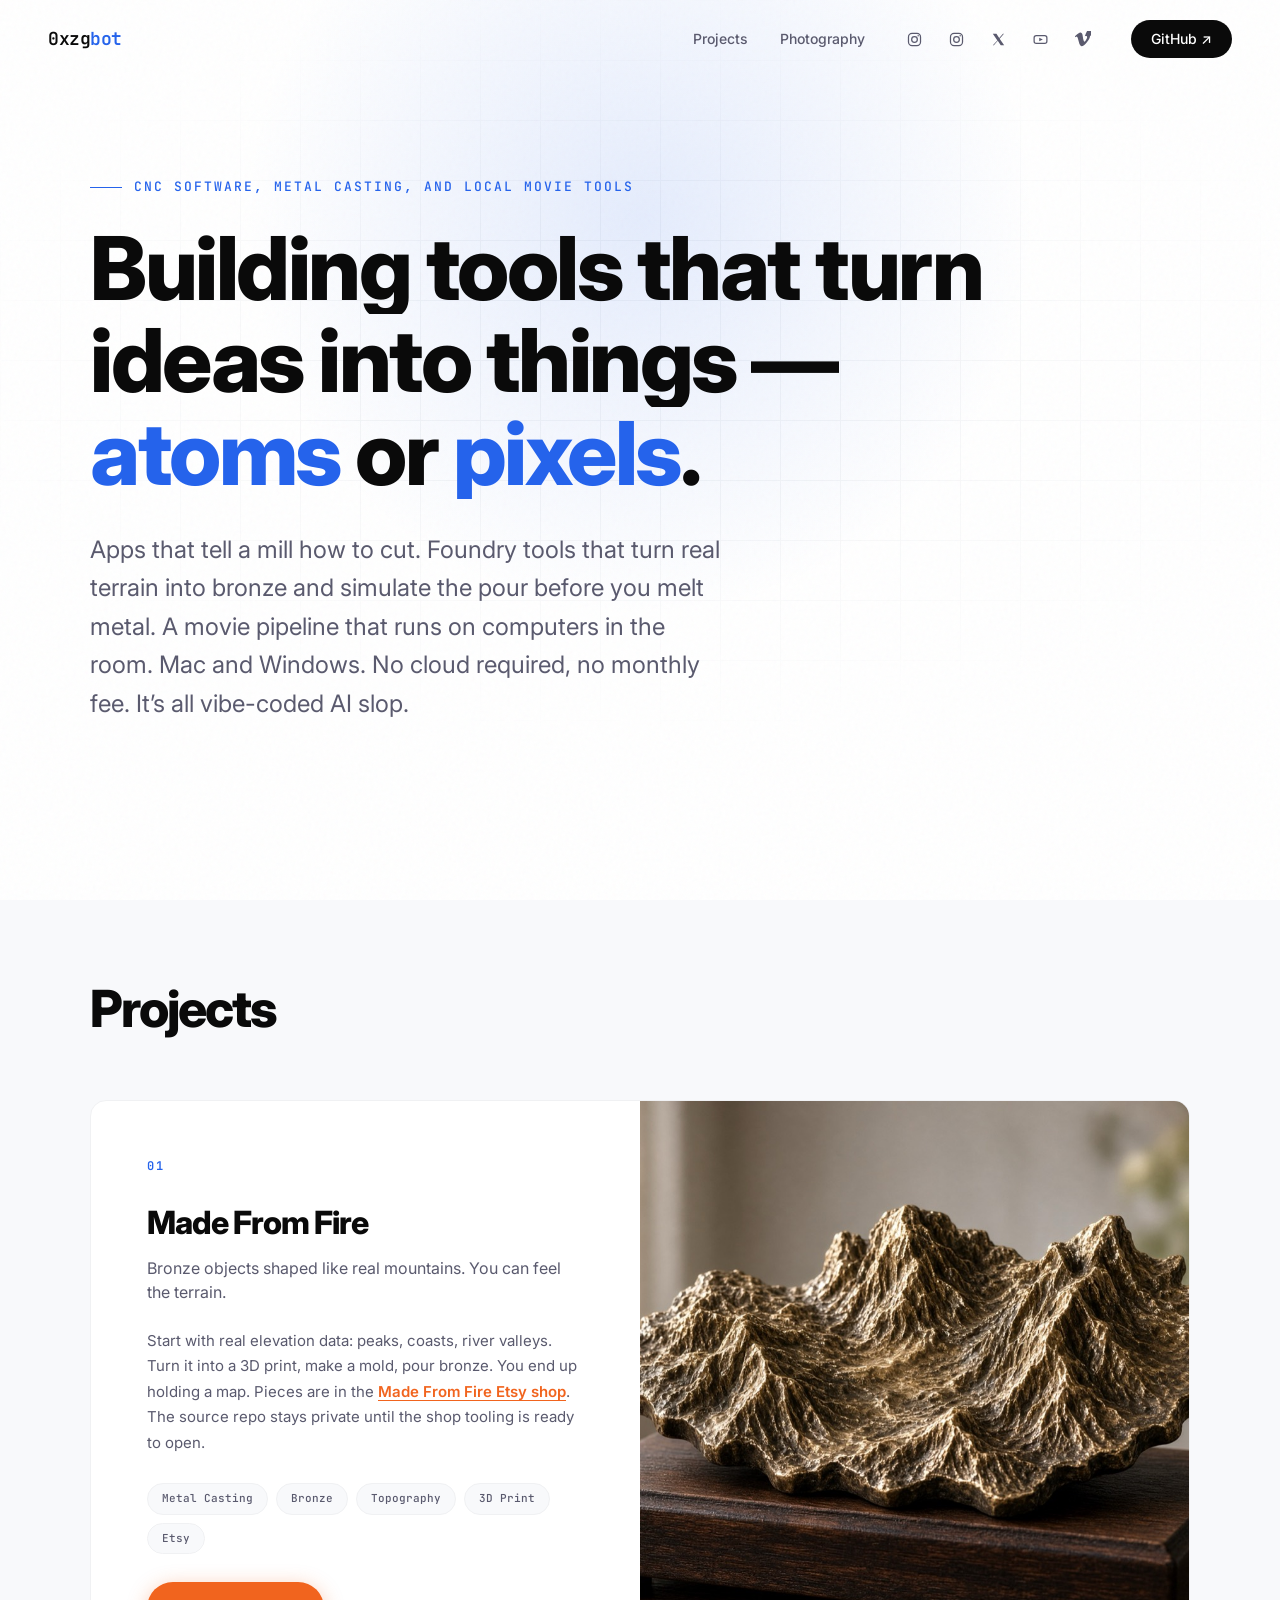
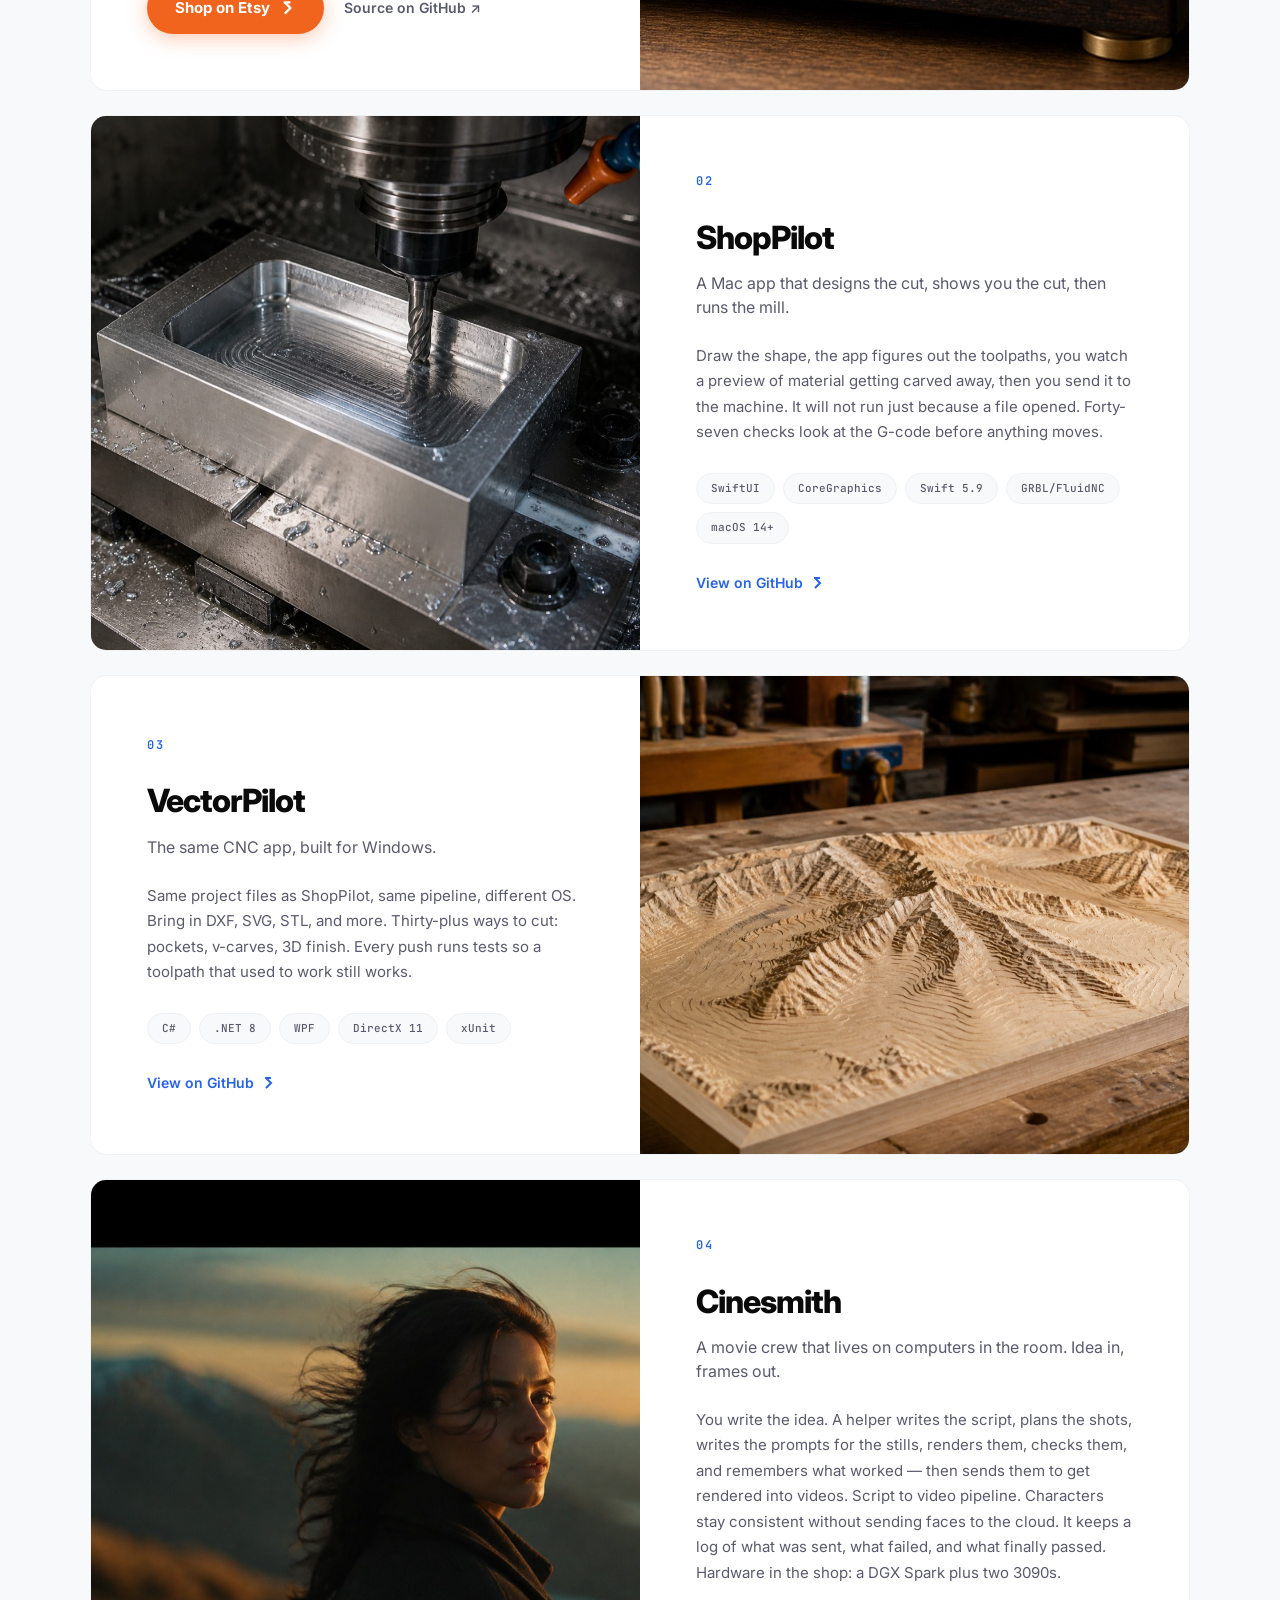
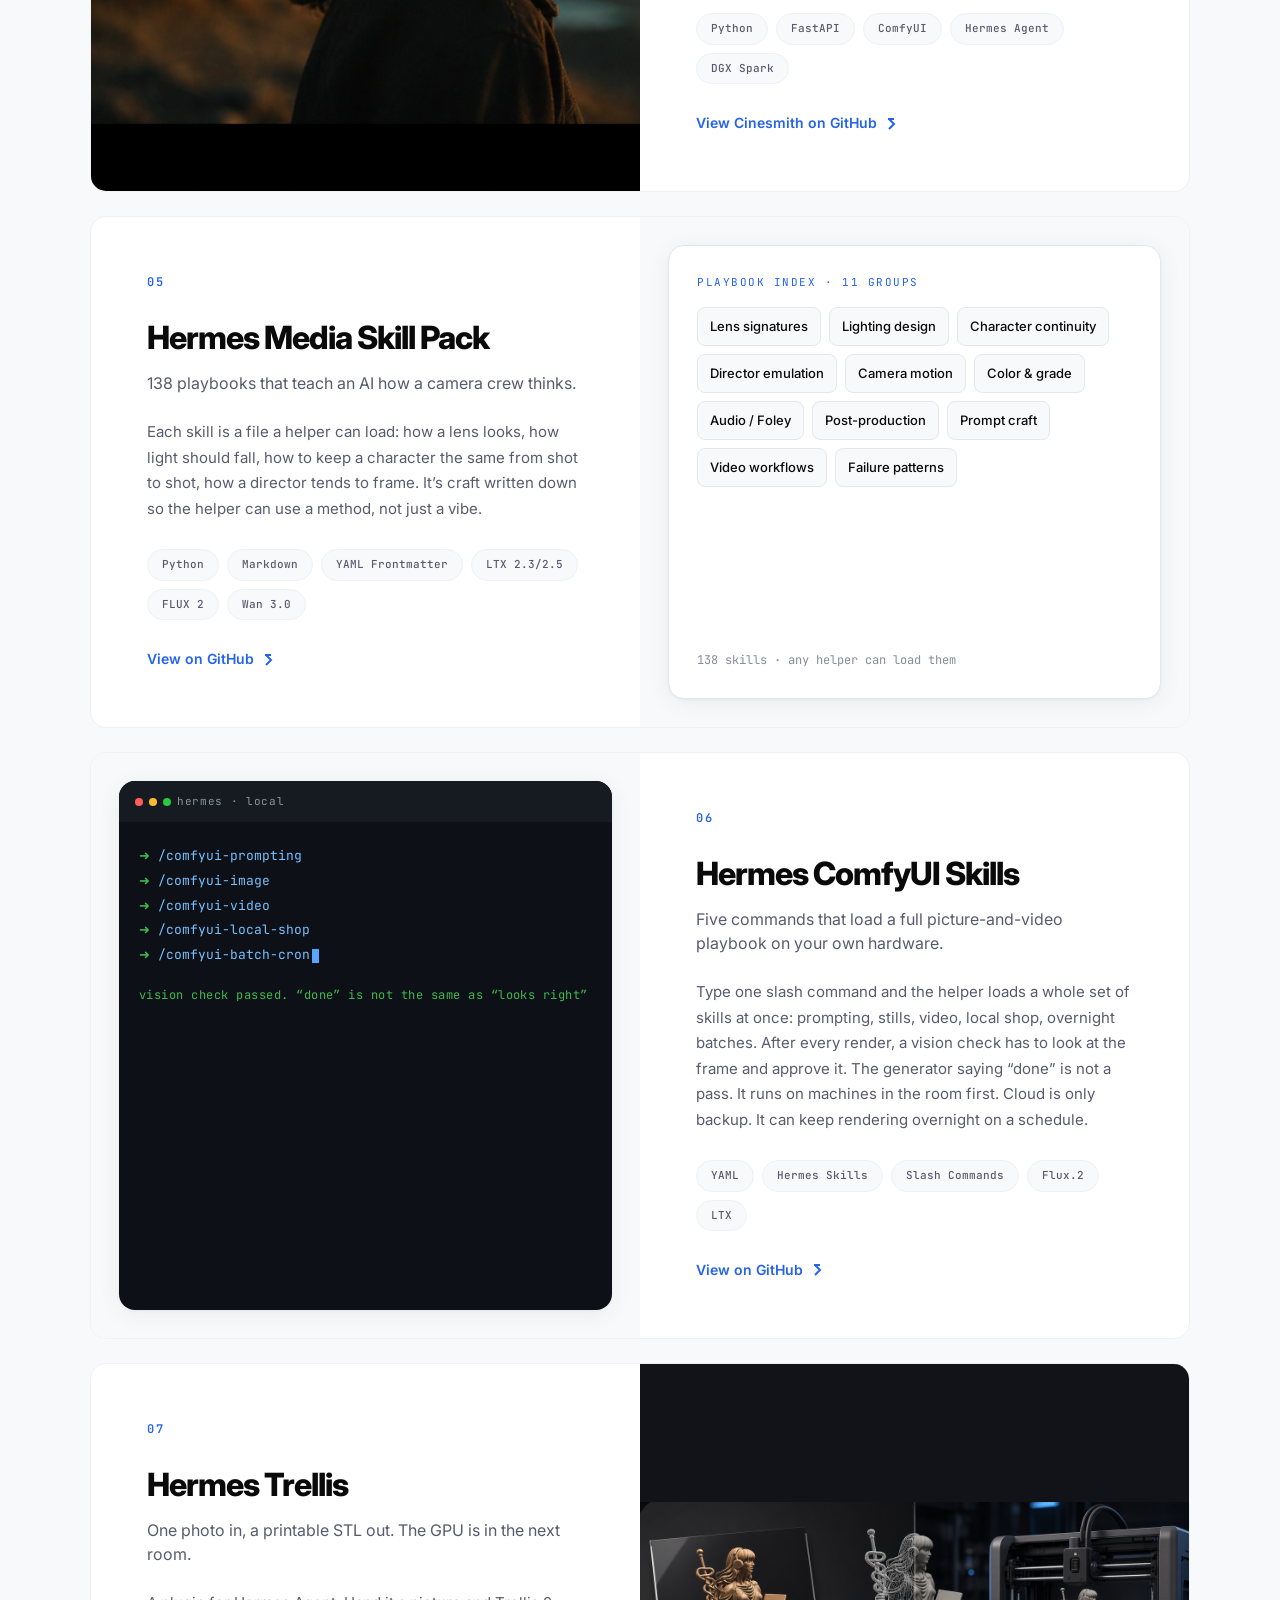
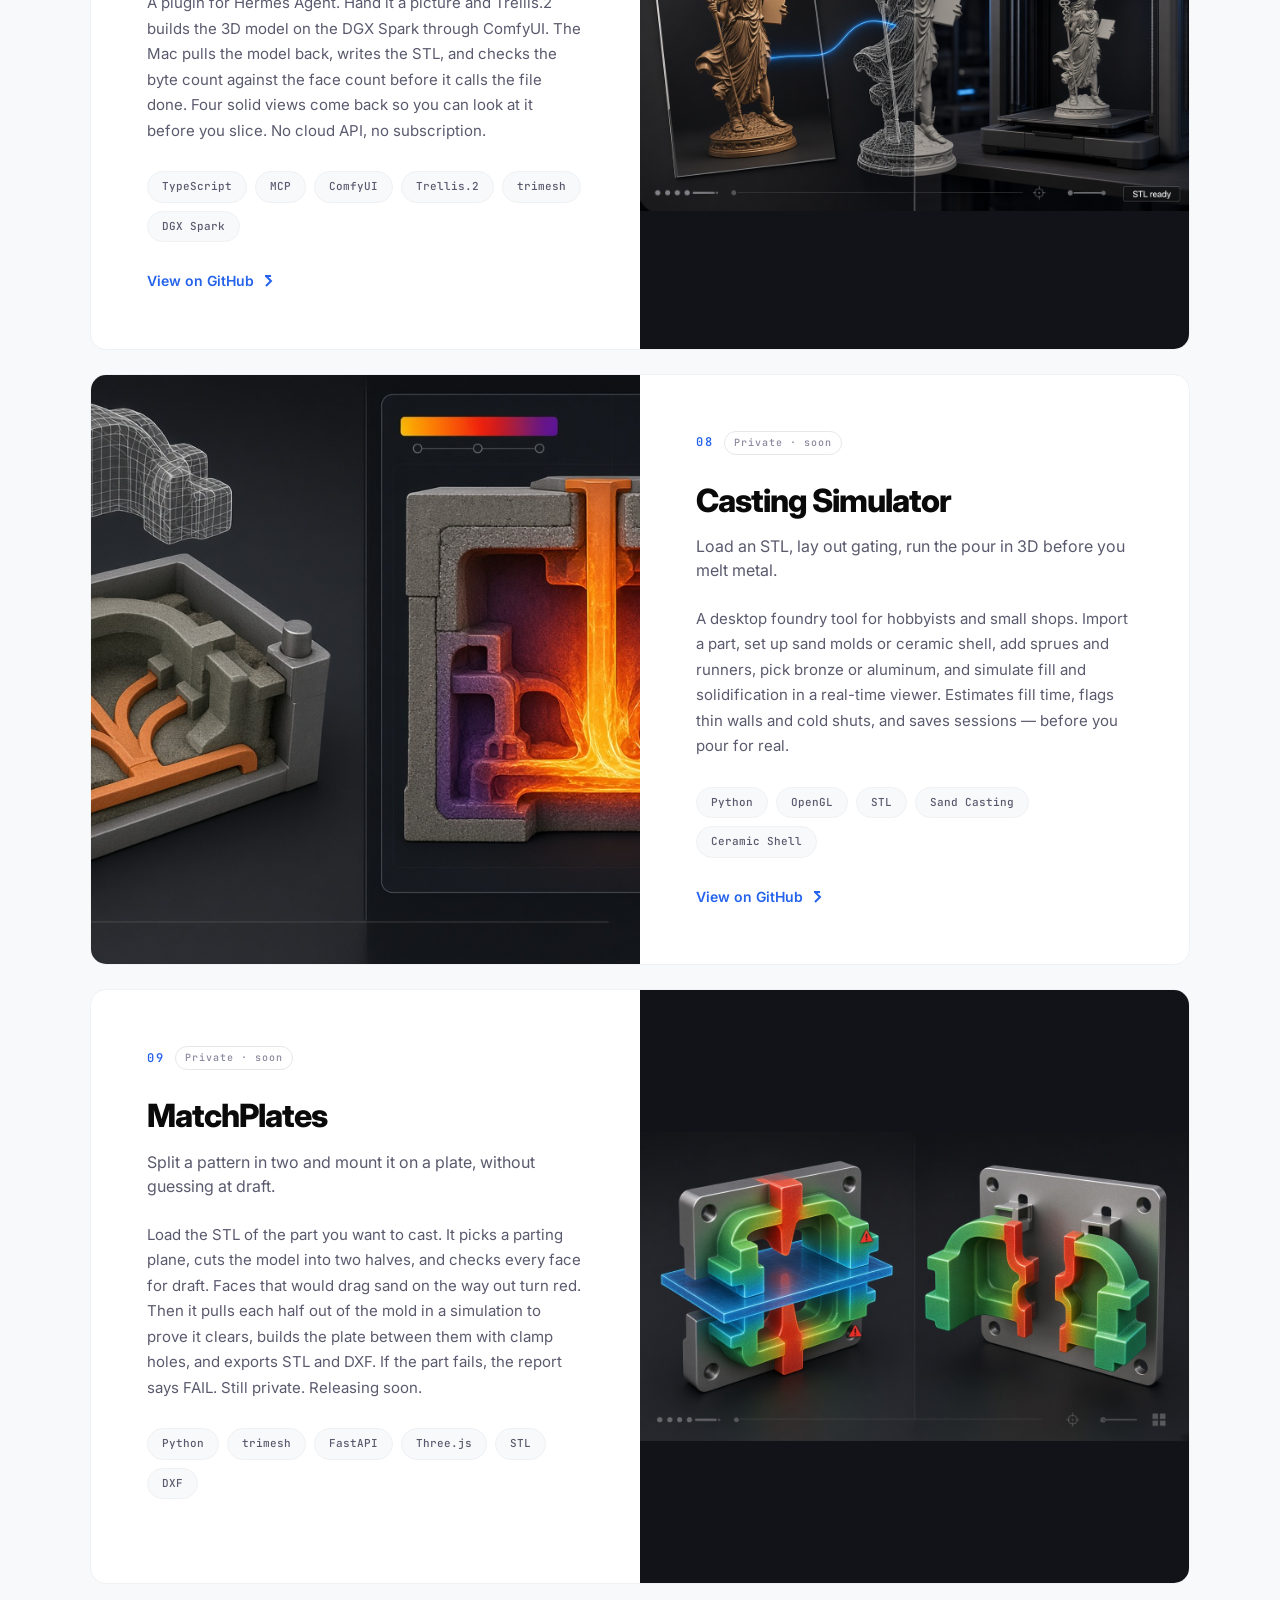
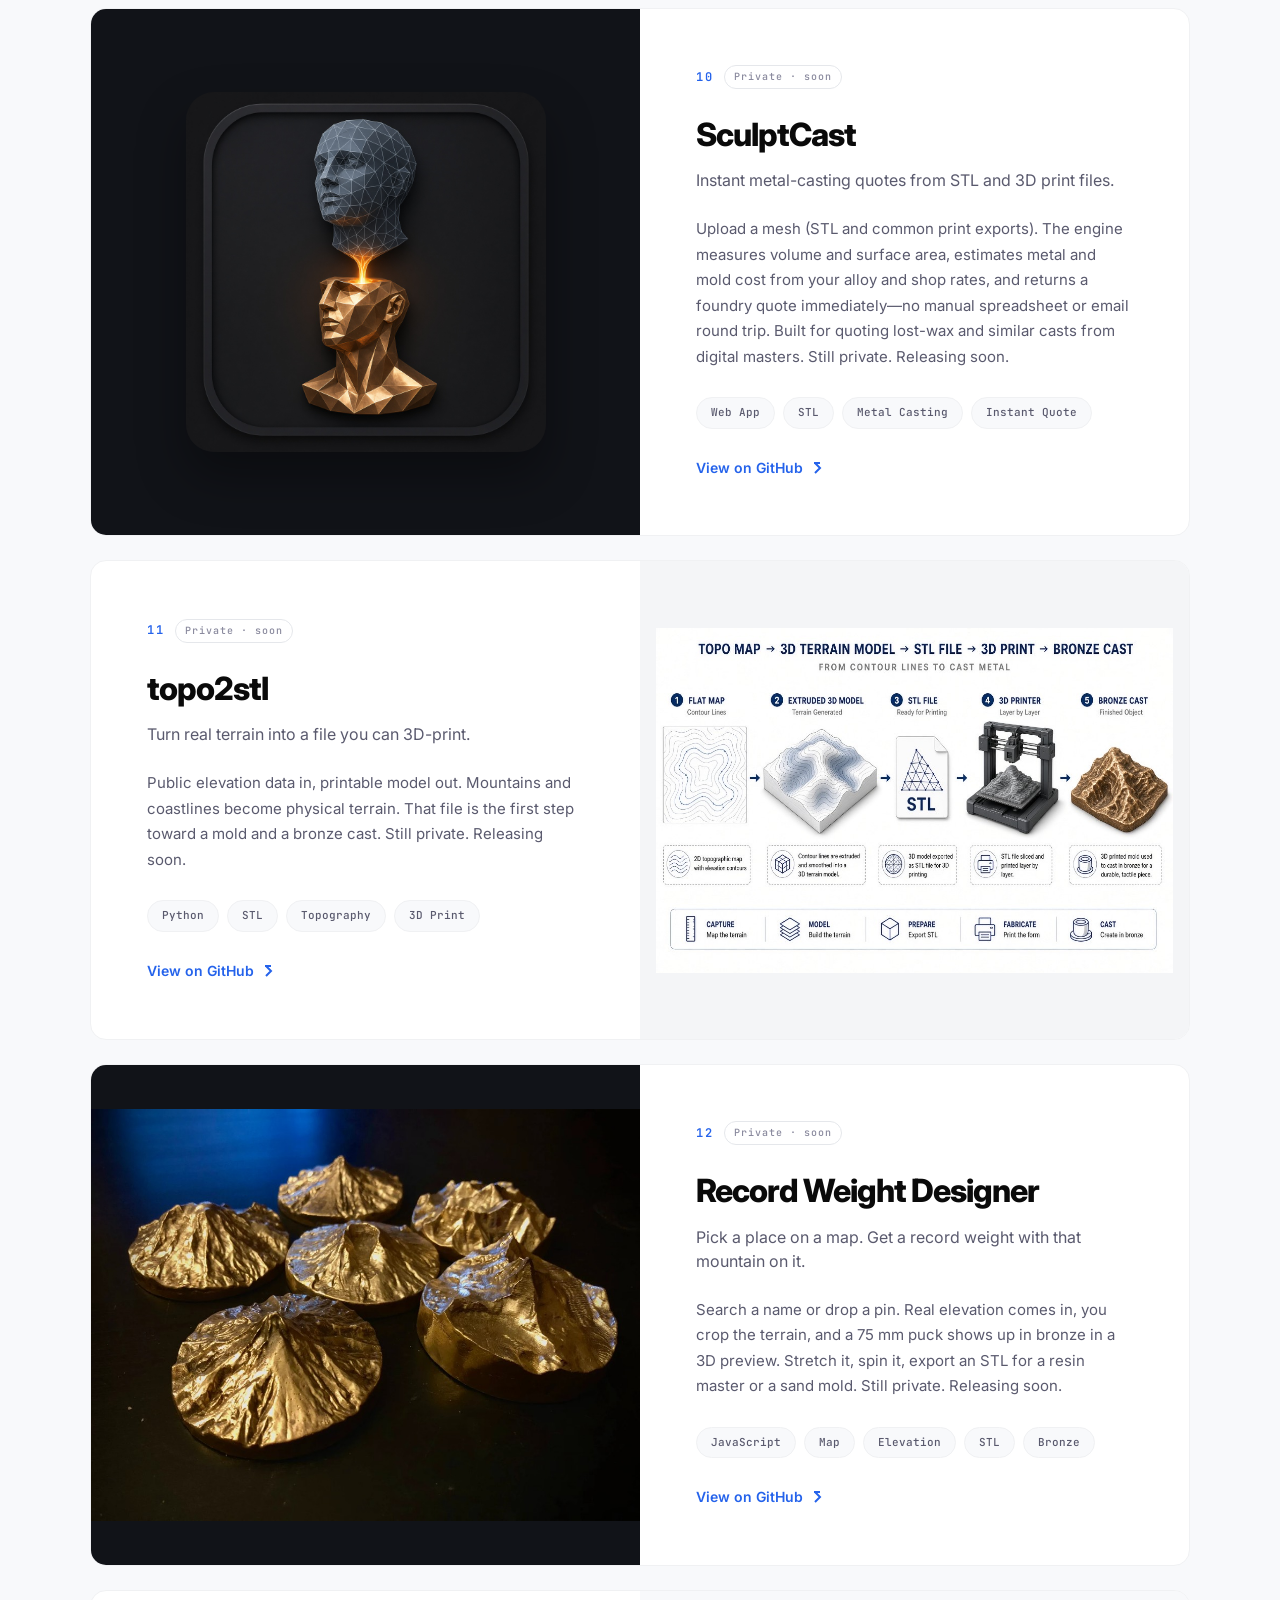
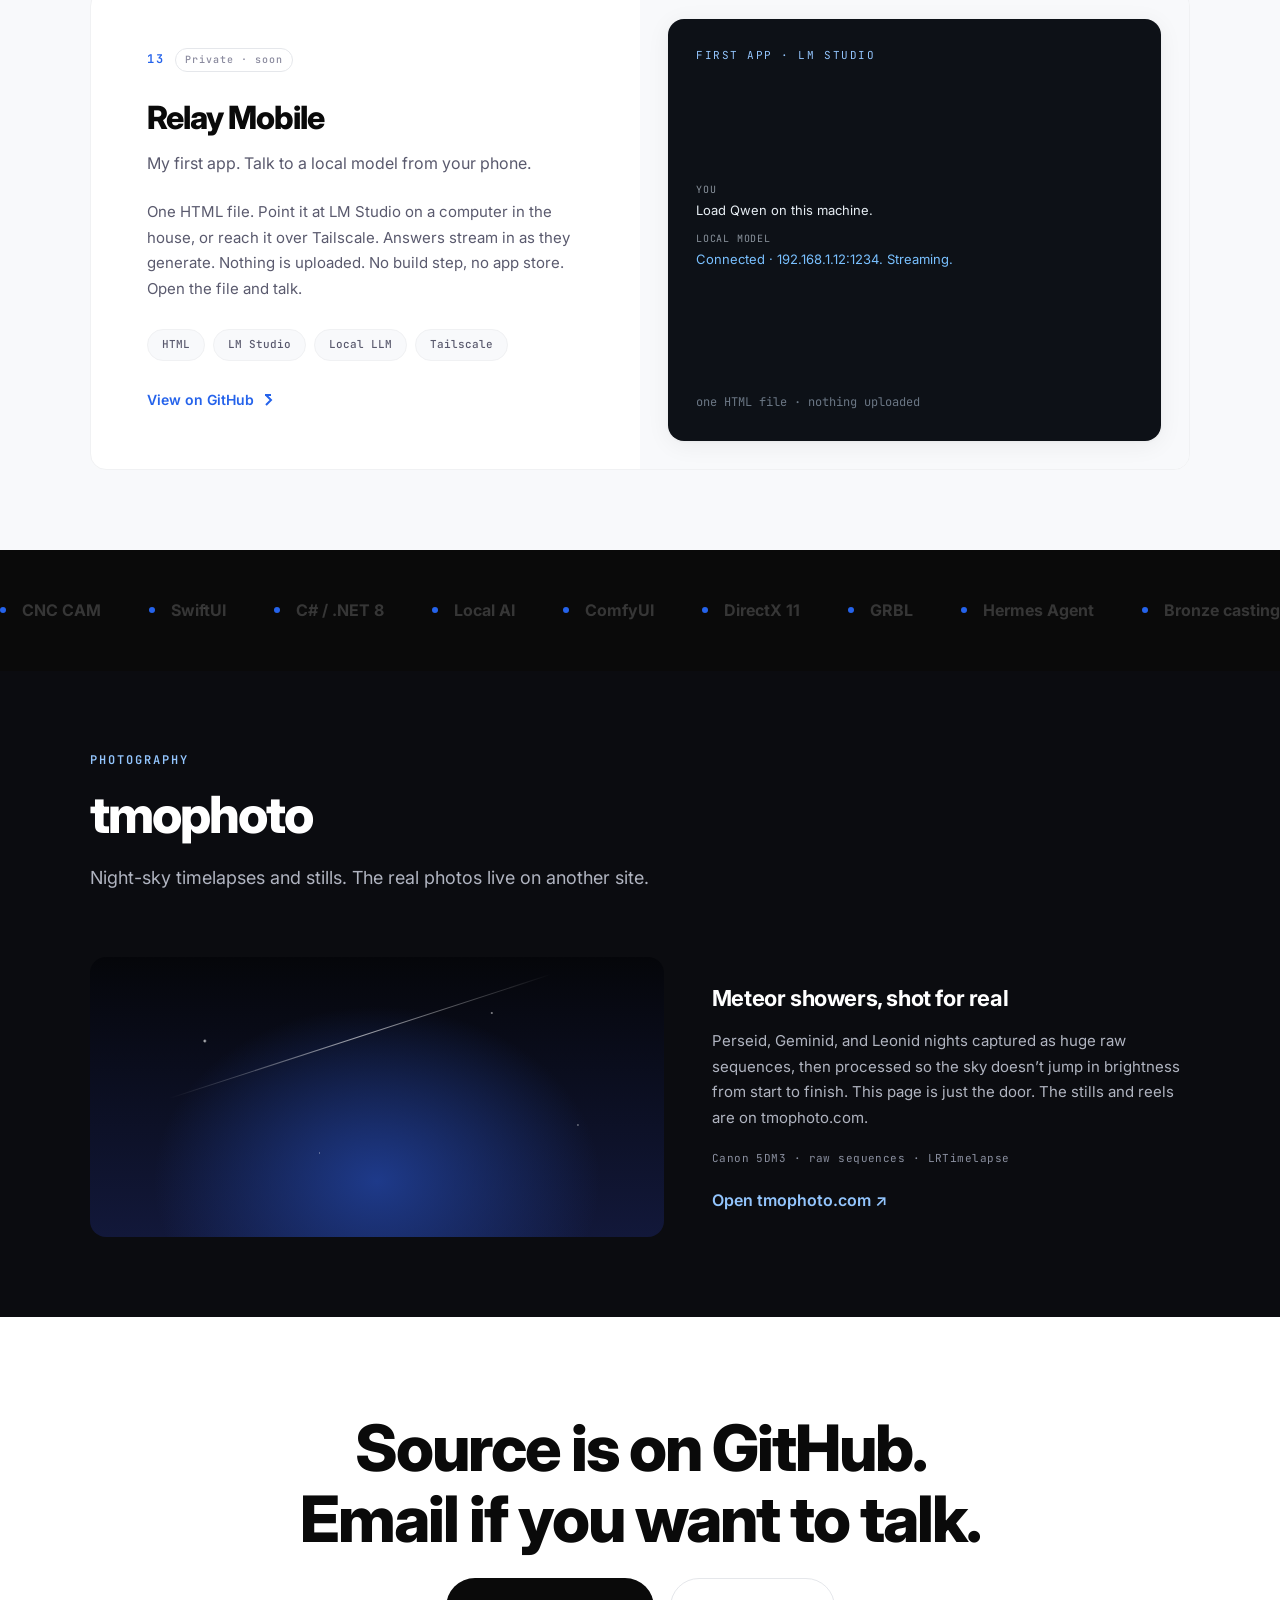
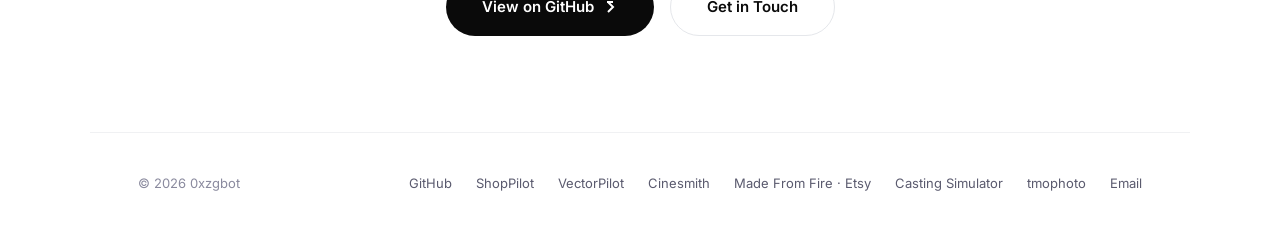
==== commit 3b5932e3: "Clarify SculptCast copy as STL-to-quote casting engine. Co-authored-by: Cursor <cursoragent@cursor.c" ====
--- a/index.html
+++ b/index.html
@@ -924,7 +924,7 @@
         <p class="project-desc">
           Start with real elevation data: peaks, coasts, river valleys. Turn it into a 3D print, make a
           mold, pour bronze. You end up holding a map. Pieces are in the
-          <a href="https://www.etsy.com/shop/MadeFromFire" target="_blank" rel="noopener noreferrer" class="etsy-inline">Made From Fire Etsy shop</a>.
+          <a href="https://madefromfire.etsy.com" target="_blank" rel="noopener noreferrer" class="etsy-inline">Made From Fire Etsy shop</a>.
           The source repo stays private until the shop tooling is ready to open.
         </p>
         <div class="project-stack">
@@ -935,7 +935,7 @@
           <span class="stack-tag">Etsy</span>
         </div>
         <div class="project-links">
-          <a href="https://www.etsy.com/shop/MadeFromFire" target="_blank" rel="noopener noreferrer" class="project-link-cta">
+          <a href="https://madefromfire.etsy.com" target="_blank" rel="noopener noreferrer" class="project-link-cta">
             Shop on Etsy
             <svg viewBox="0 0 16 16" fill="none" stroke="currentColor" stroke-width="2"><path d="M6 3l5 5-5 5"/><path d="M11 3H5"/></svg>
           </a>
@@ -1213,15 +1213,16 @@
       <div class="project-info">
         <div class="project-number">10 <span class="wip">Private · soon</span></div>
         <h3 class="project-name">SculptCast</h3>
-        <p class="project-tagline">Upload a 3D model, see how it would cast, get a price.</p>
+        <p class="project-tagline">Instant metal-casting quotes from STL and 3D print files.</p>
         <p class="project-desc">
-          A web tool for the foundry. It looks at volume, surface area, and metal, then gives you a
-          quote instead of waiting on an email. Digital model to bronze, with the cost up front.
-          Still private. Releasing soon.
+          Upload a mesh (STL and common print exports). The engine measures volume and surface area,
+          estimates metal and mold cost from your alloy and shop rates, and returns a foundry quote
+          immediately—no manual spreadsheet or email round trip. Built for quoting lost-wax and
+          similar casts from digital masters. Still private. Releasing soon.
         </p>
         <div class="project-stack">
           <span class="stack-tag">Web App</span>
-          <span class="stack-tag">3D Simulation</span>
+          <span class="stack-tag">STL</span>
           <span class="stack-tag">Metal Casting</span>
           <span class="stack-tag">Instant Quote</span>
         </div>
@@ -1389,7 +1390,7 @@
     <a href="https://github.com/0xzgbot/ShopPilot" target="_blank" rel="noopener noreferrer">ShopPilot</a>
     <a href="https://github.com/0xzgbot/VectorPilot" target="_blank" rel="noopener noreferrer">VectorPilot</a>
     <a href="https://github.com/0xzgbot/forge-nps-v01" target="_blank" rel="noopener noreferrer">Cinesmith</a>
-    <a href="https://www.etsy.com/shop/MadeFromFire" target="_blank" rel="noopener noreferrer">Made From Fire · Etsy</a>
+    <a href="https://madefromfire.etsy.com" target="_blank" rel="noopener noreferrer">Made From Fire · Etsy</a>
     <a href="https://github.com/0xzgbot/sand_casting_v2" target="_blank" rel="noopener noreferrer">Casting Simulator</a>
     <a href="https://tmophoto.com" target="_blank" rel="noopener noreferrer">tmophoto</a>
     <a href="mailto:hello@0xzgbot.dev">Email</a>
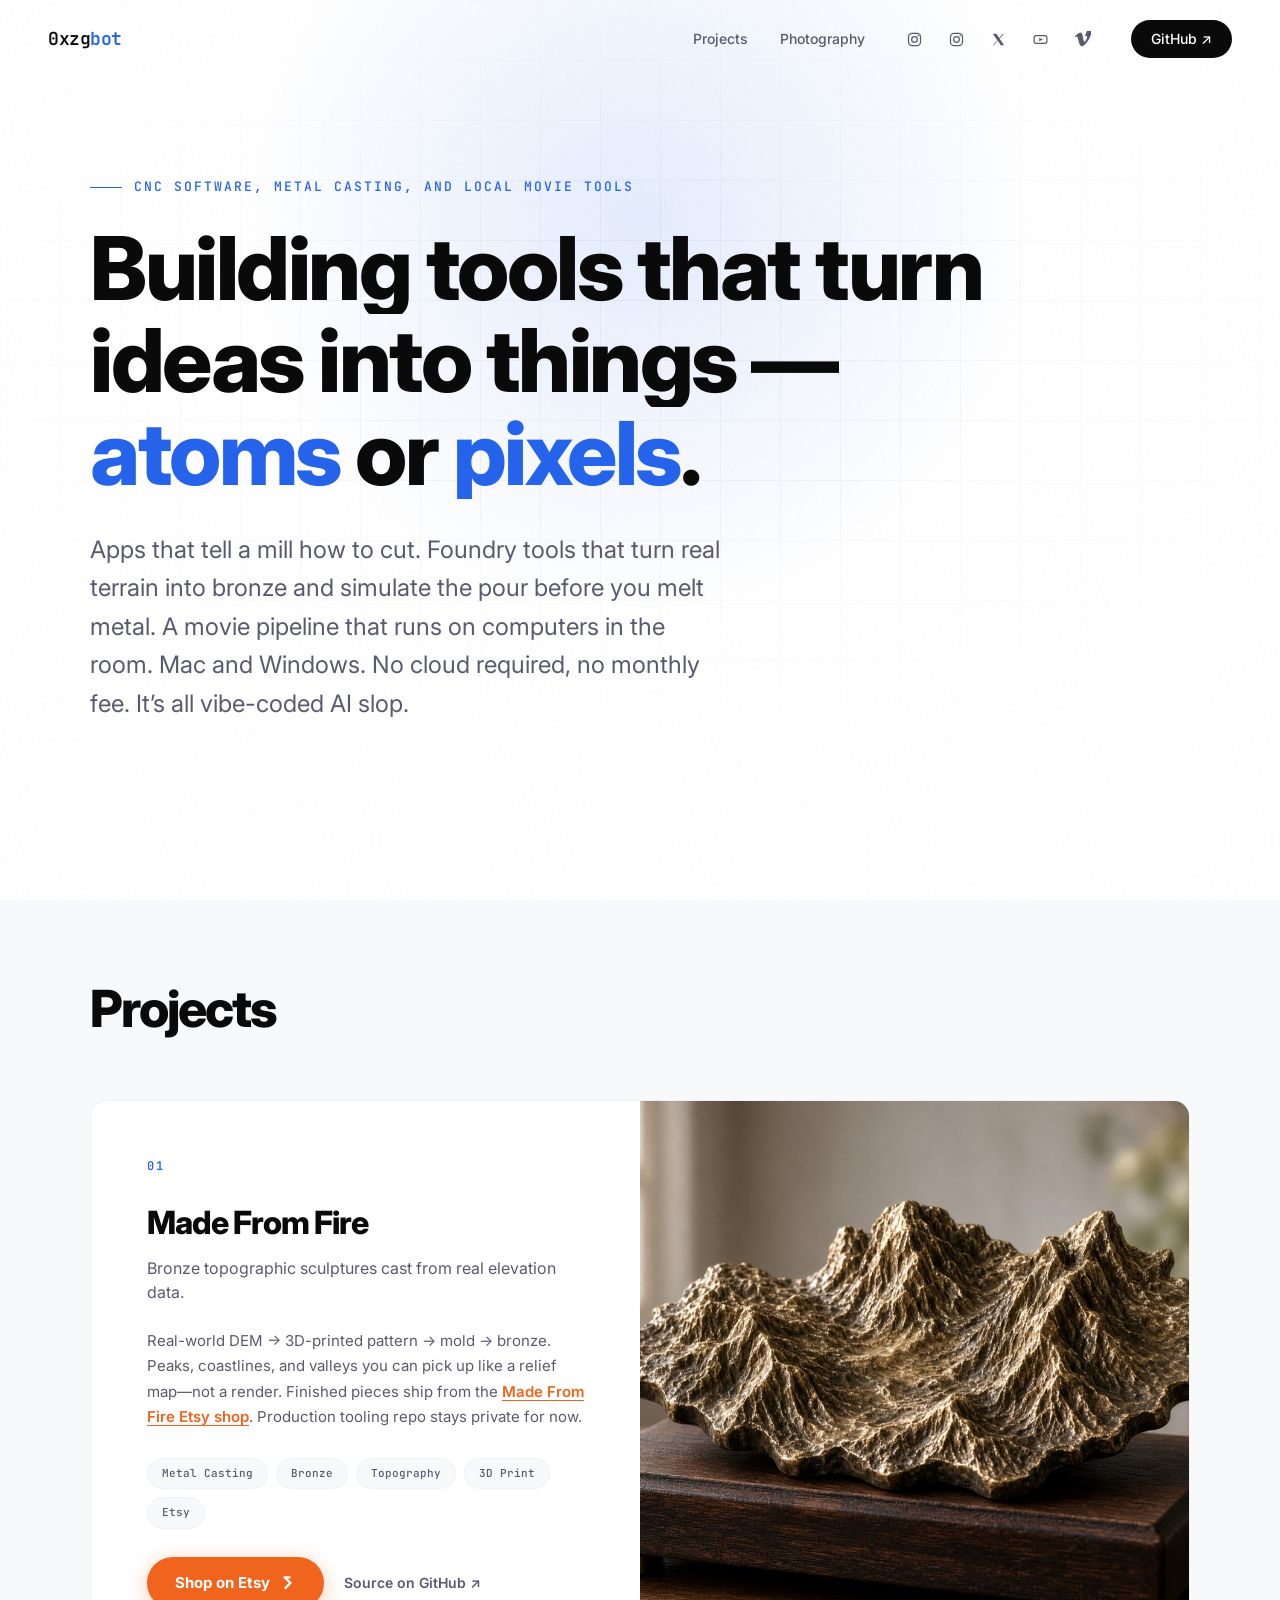
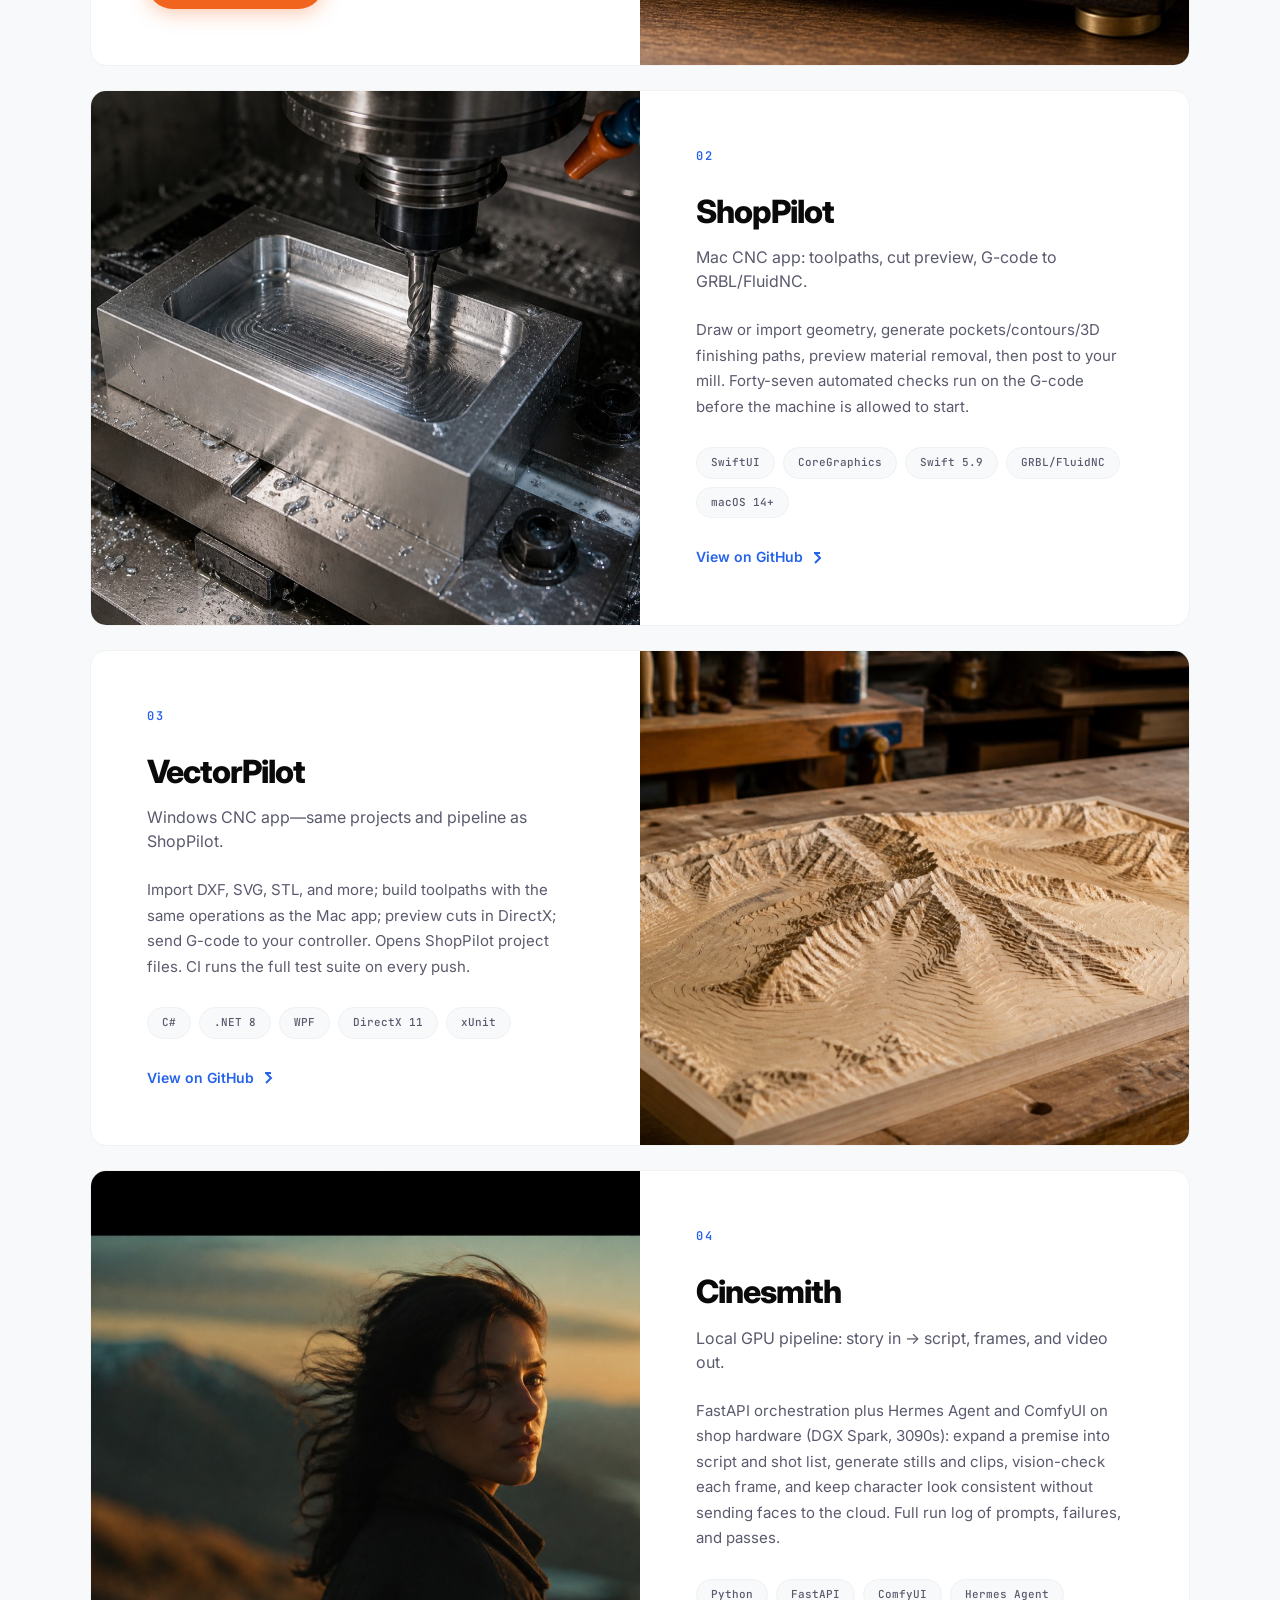
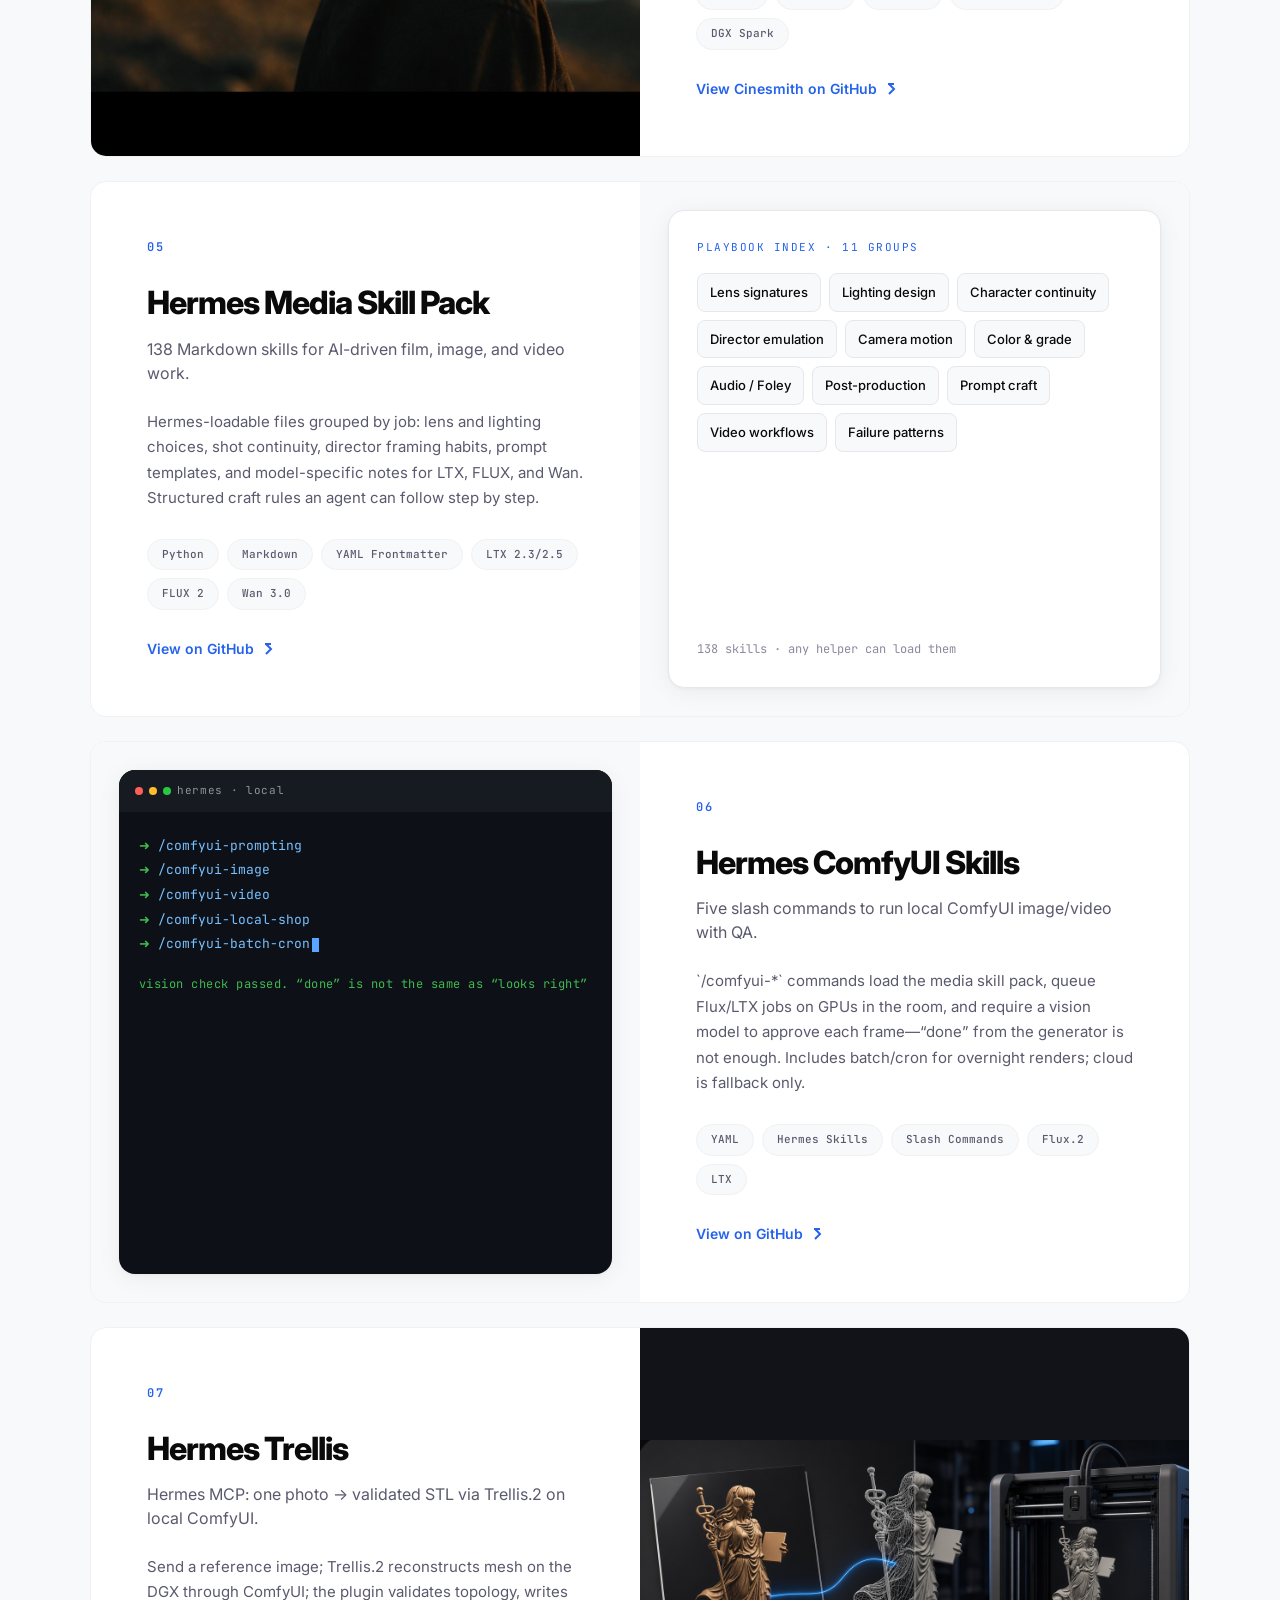
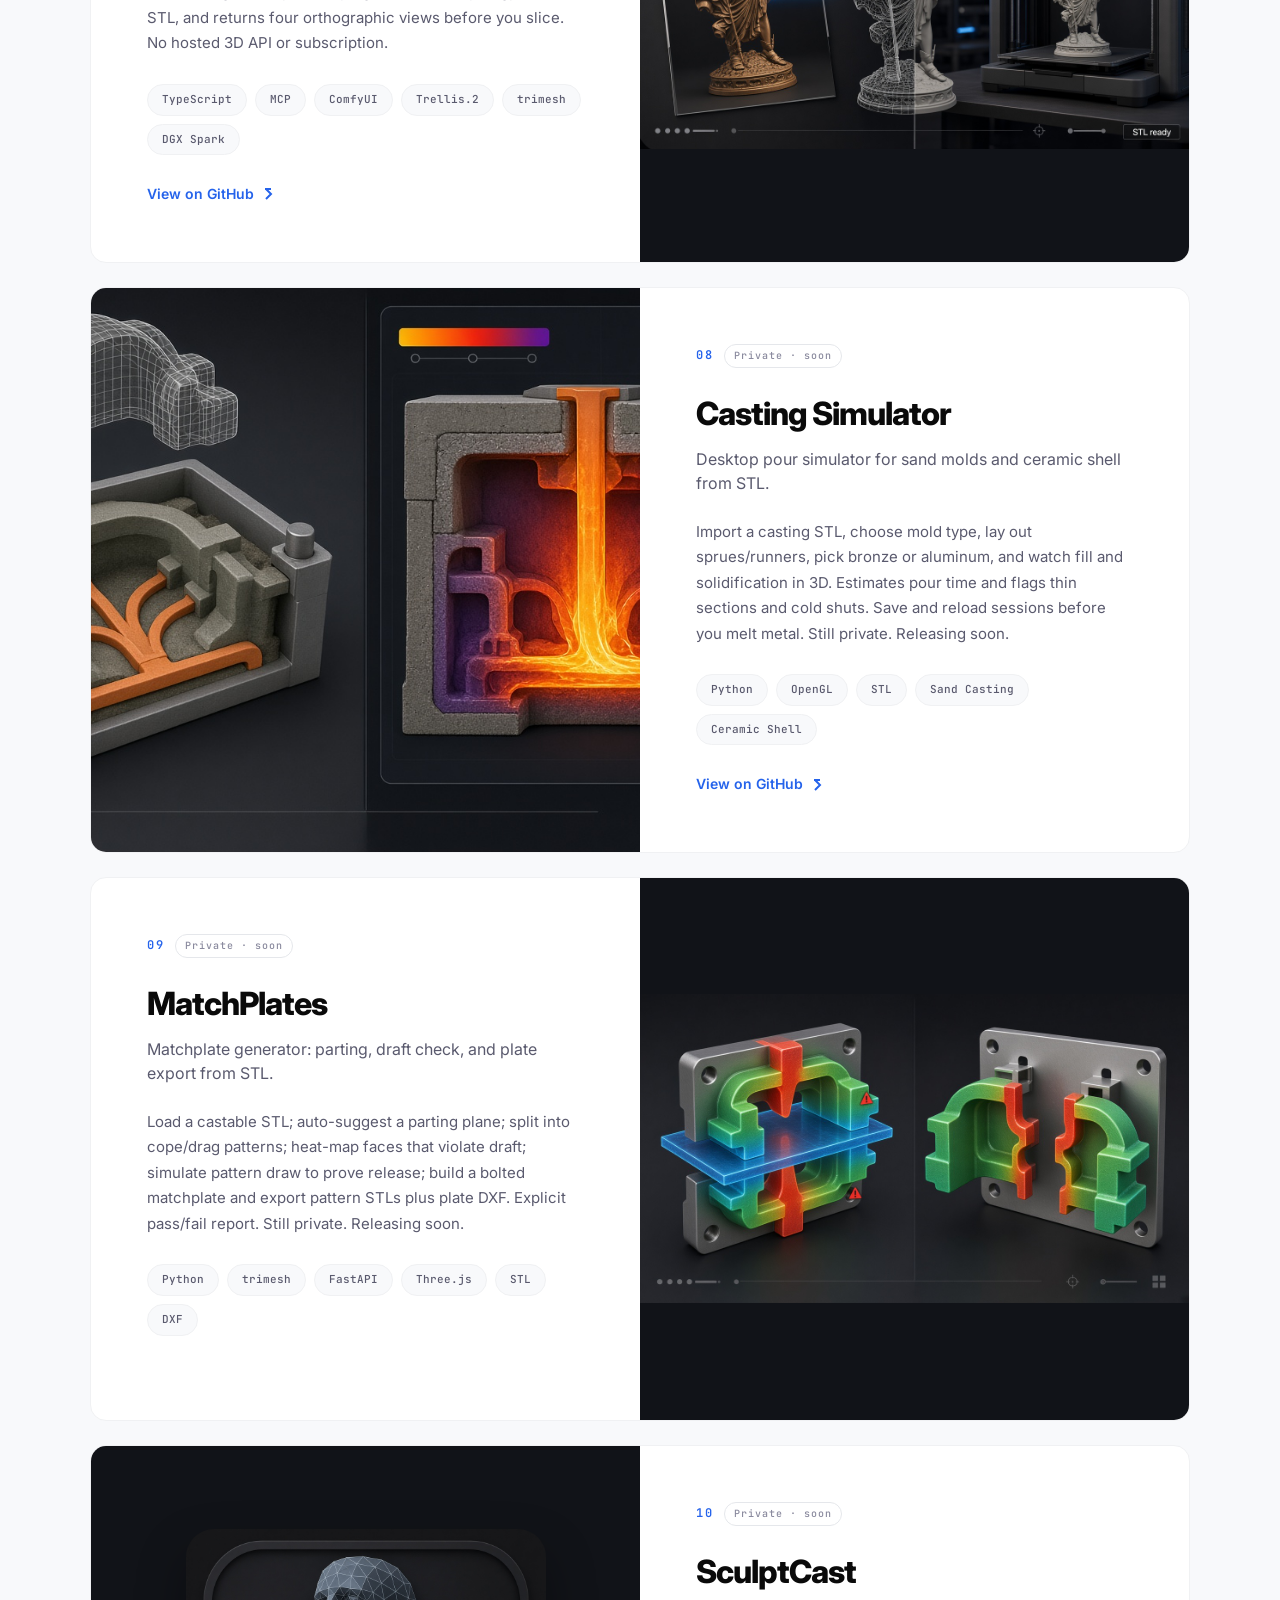
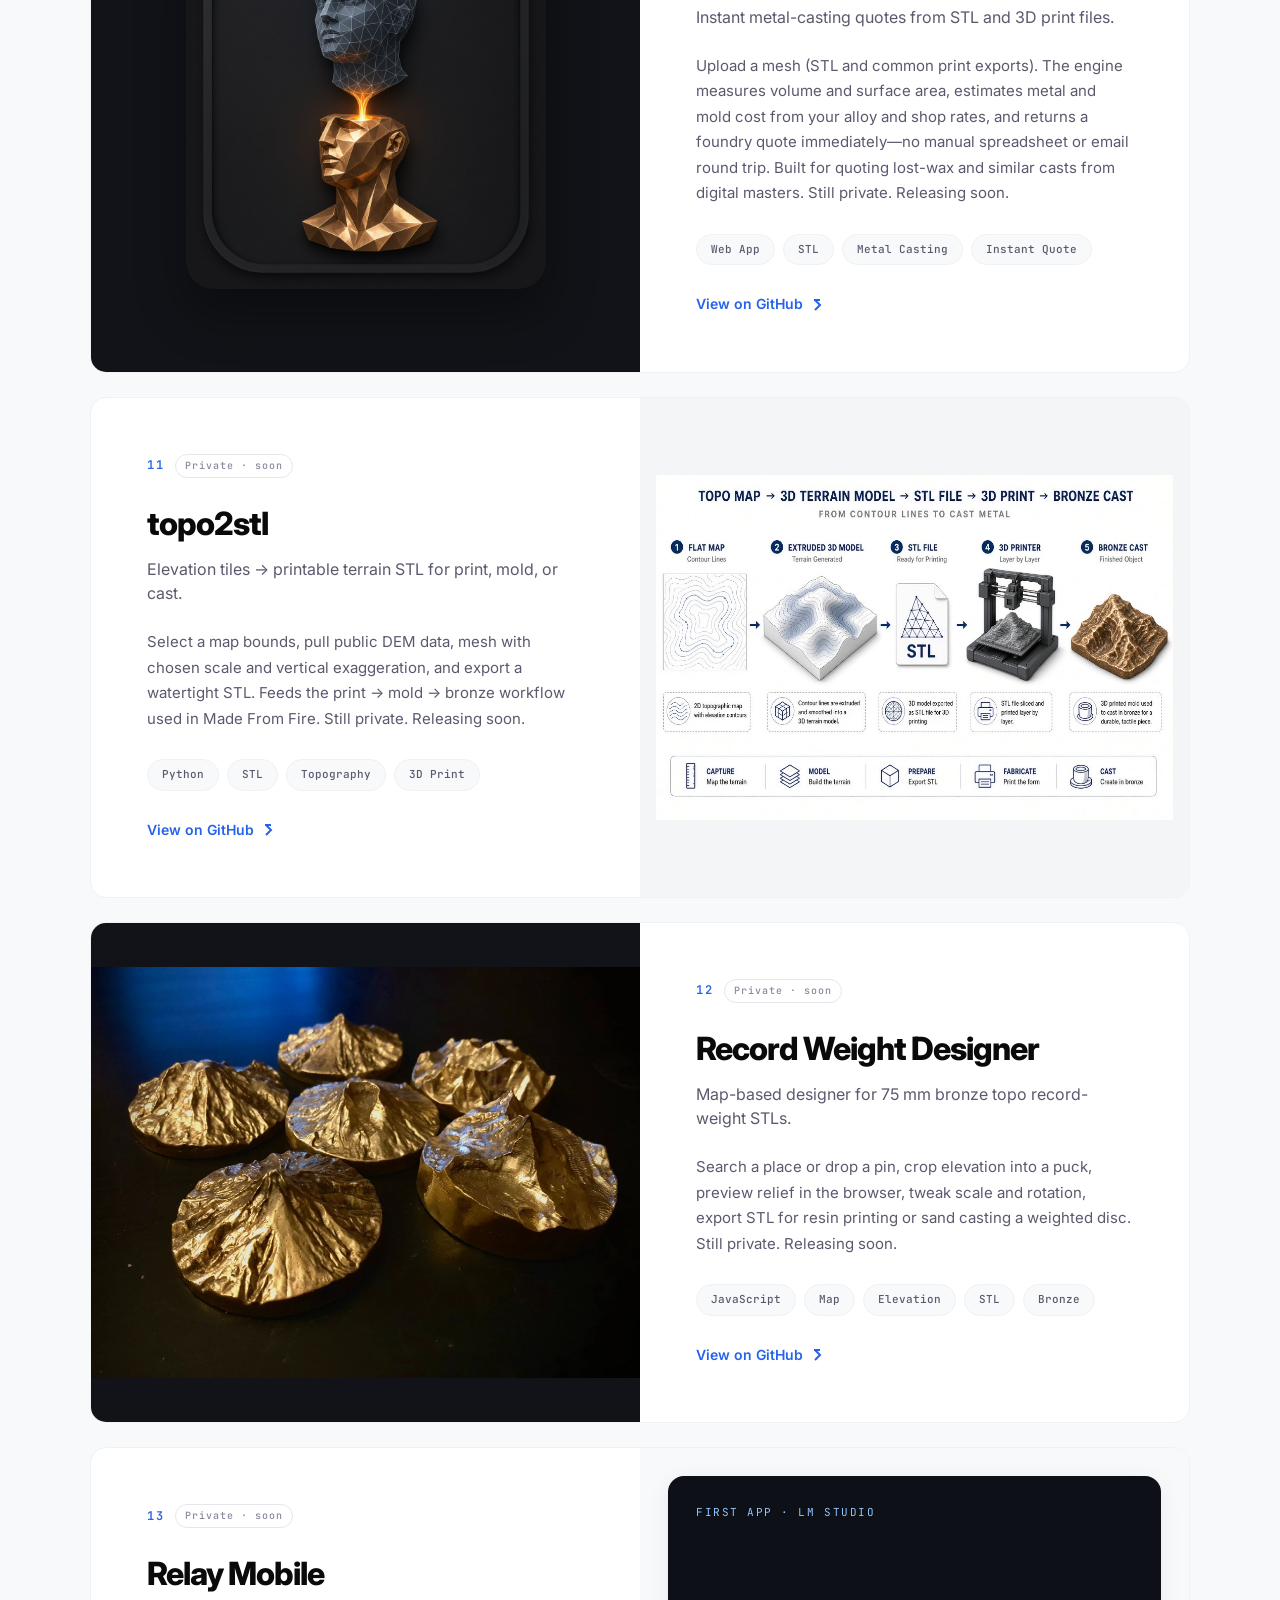
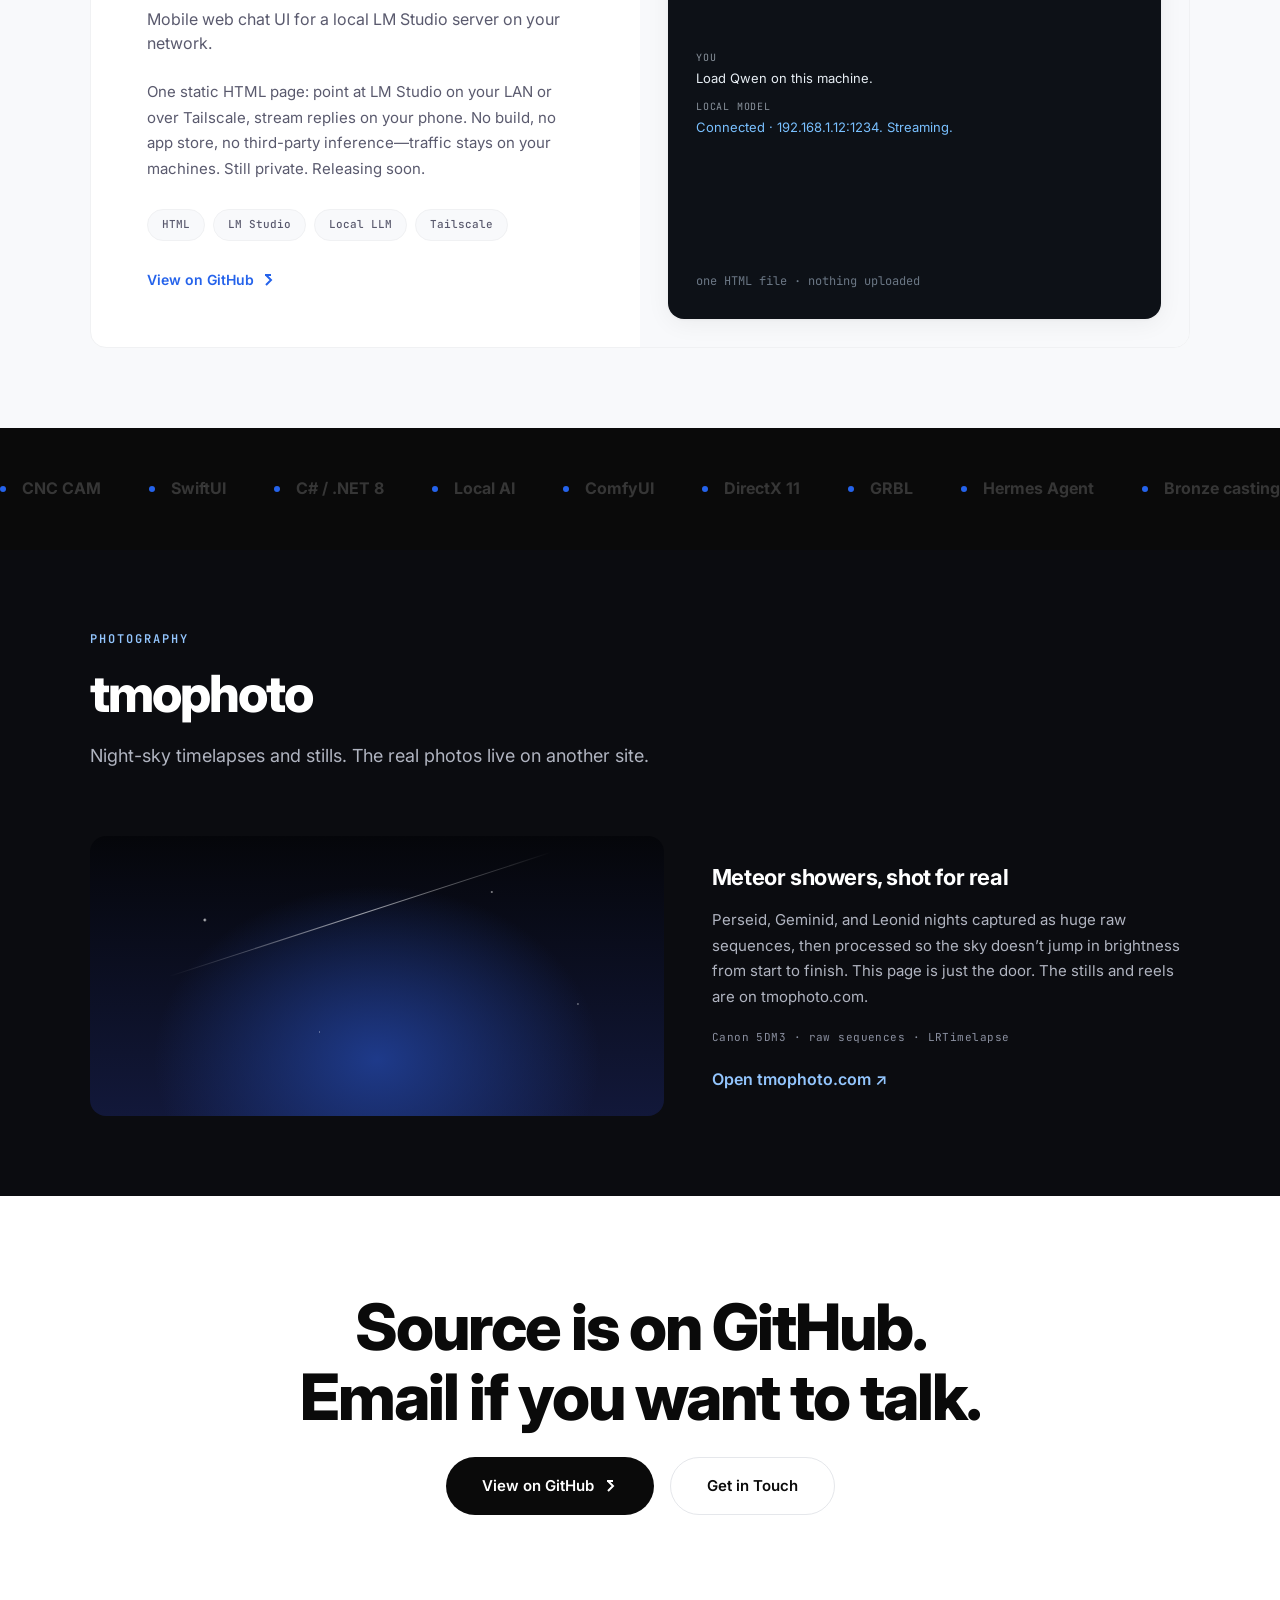
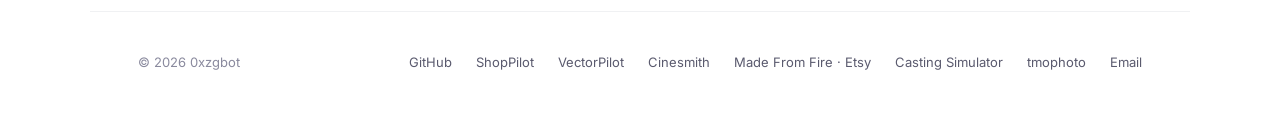
==== commit b48a4d39: "Tighten project taglines and descriptions for quick scanning. Lead each card with what the tool is a" ====
--- a/index.html
+++ b/index.html
@@ -920,12 +920,12 @@
       <div class="project-info">
         <div class="project-number">01</div>
         <h3 class="project-name">Made From Fire</h3>
-        <p class="project-tagline">Bronze objects shaped like real mountains. You can feel the terrain.</p>
+        <p class="project-tagline">Bronze topographic sculptures cast from real elevation data.</p>
         <p class="project-desc">
-          Start with real elevation data: peaks, coasts, river valleys. Turn it into a 3D print, make a
-          mold, pour bronze. You end up holding a map. Pieces are in the
+          Real-world DEM → 3D-printed pattern → mold → bronze. Peaks, coastlines, and valleys you
+          can pick up like a relief map—not a render. Finished pieces ship from the
           <a href="https://madefromfire.etsy.com" target="_blank" rel="noopener noreferrer" class="etsy-inline">Made From Fire Etsy shop</a>.
-          The source repo stays private until the shop tooling is ready to open.
+          Production tooling repo stays private for now.
         </p>
         <div class="project-stack">
           <span class="stack-tag">Metal Casting</span>
@@ -951,11 +951,11 @@
       <div class="project-info">
         <div class="project-number">02</div>
         <h3 class="project-name">ShopPilot</h3>
-        <p class="project-tagline">A Mac app that designs the cut, shows you the cut, then runs the mill.</p>
+        <p class="project-tagline">Mac CNC app: toolpaths, cut preview, G-code to GRBL/FluidNC.</p>
         <p class="project-desc">
-          Draw the shape, the app figures out the toolpaths, you watch a preview of material getting
-          carved away, then you send it to the machine. It will not run just because a file opened.
-          Forty-seven checks look at the G-code before anything moves.
+          Draw or import geometry, generate pockets/contours/3D finishing paths, preview material
+          removal, then post to your mill. Forty-seven automated checks run on the G-code before
+          the machine is allowed to start.
         </p>
         <div class="project-stack">
           <span class="stack-tag">SwiftUI</span>
@@ -980,11 +980,11 @@
       <div class="project-info">
         <div class="project-number">03</div>
         <h3 class="project-name">VectorPilot</h3>
-        <p class="project-tagline">The same CNC app, built for Windows.</p>
+        <p class="project-tagline">Windows CNC app—same projects and pipeline as ShopPilot.</p>
         <p class="project-desc">
-          Same project files as ShopPilot, same pipeline, different OS. Bring in DXF, SVG, STL, and more.
-          Thirty-plus ways to cut: pockets, v-carves, 3D finish. Every push runs tests so a toolpath
-          that used to work still works.
+          Import DXF, SVG, STL, and more; build toolpaths with the same operations as the Mac app;
+          preview cuts in DirectX; send G-code to your controller. Opens ShopPilot project files.
+          CI runs the full test suite on every push.
         </p>
         <div class="project-stack">
           <span class="stack-tag">C#</span>
@@ -1009,13 +1009,12 @@
       <div class="project-info">
         <div class="project-number">04</div>
         <h3 class="project-name">Cinesmith</h3>
-        <p class="project-tagline">A movie crew that lives on computers in the room. Idea in, frames out.</p>
+        <p class="project-tagline">Local GPU pipeline: story in → script, frames, and video out.</p>
         <p class="project-desc">
-          You write the idea. A helper writes the script, plans the shots, writes the prompts for the
-          stills, renders them, checks them, and remembers what worked — then sends them to get rendered
-          into videos. Script to video pipeline. Characters stay consistent without sending faces to the
-          cloud. It keeps a log of what was sent, what failed, and what finally passed. Hardware in the
-          shop: a DGX Spark plus two 3090s.
+          FastAPI orchestration plus Hermes Agent and ComfyUI on shop hardware (DGX Spark, 3090s):
+          expand a premise into script and shot list, generate stills and clips, vision-check each
+          frame, and keep character look consistent without sending faces to the cloud. Full run log
+          of prompts, failures, and passes.
         </p>
         <div class="project-stack">
           <span class="stack-tag">Python</span>
@@ -1040,11 +1039,11 @@
       <div class="project-info">
         <div class="project-number">05</div>
         <h3 class="project-name">Hermes Media Skill Pack</h3>
-        <p class="project-tagline">138 playbooks that teach an AI how a camera crew thinks.</p>
+        <p class="project-tagline">138 Markdown skills for AI-driven film, image, and video work.</p>
         <p class="project-desc">
-          Each skill is a file a helper can load: how a lens looks, how light should fall, how to keep a
-          character the same from shot to shot, how a director tends to frame. It’s craft written down
-          so the helper can use a method, not just a vibe.
+          Hermes-loadable files grouped by job: lens and lighting choices, shot continuity, director
+          framing habits, prompt templates, and model-specific notes for LTX, FLUX, and Wan. Structured
+          craft rules an agent can follow step by step.
         </p>
         <div class="project-stack">
           <span class="stack-tag">Python</span>
@@ -1086,12 +1085,11 @@
       <div class="project-info">
         <div class="project-number">06</div>
         <h3 class="project-name">Hermes ComfyUI Skills</h3>
-        <p class="project-tagline">Five commands that load a full picture-and-video playbook on your own hardware.</p>
+        <p class="project-tagline">Five slash commands to run local ComfyUI image/video with QA.</p>
         <p class="project-desc">
-          Type one slash command and the helper loads a whole set of skills at once: prompting, stills,
-          video, local shop, overnight batches. After every render, a vision check has to look at the
-          frame and approve it. The generator saying “done” is not a pass. It runs on machines in the
-          room first. Cloud is only backup. It can keep rendering overnight on a schedule.
+          `/comfyui-*` commands load the media skill pack, queue Flux/LTX jobs on GPUs in the room,
+          and require a vision model to approve each frame—“done” from the generator is not enough.
+          Includes batch/cron for overnight renders; cloud is fallback only.
         </p>
         <div class="project-stack">
           <span class="stack-tag">YAML</span>
@@ -1126,12 +1124,11 @@
       <div class="project-info">
         <div class="project-number">07</div>
         <h3 class="project-name">Hermes Trellis</h3>
-        <p class="project-tagline">One photo in, a printable STL out. The GPU is in the next room.</p>
+        <p class="project-tagline">Hermes MCP: one photo → validated STL via Trellis.2 on local ComfyUI.</p>
         <p class="project-desc">
-          A plugin for Hermes Agent. Hand it a picture and Trellis.2 builds the 3D model on the DGX Spark
-          through ComfyUI. The Mac pulls the model back, writes the STL, and checks the byte count against
-          the face count before it calls the file done. Four solid views come back so you can look at it
-          before you slice. No cloud API, no subscription.
+          Send a reference image; Trellis.2 reconstructs mesh on the DGX through ComfyUI; the plugin
+          validates topology, writes STL, and returns four orthographic views before you slice. No
+          hosted 3D API or subscription.
         </p>
         <div class="project-stack">
           <span class="stack-tag">TypeScript</span>
@@ -1157,12 +1154,11 @@
       <div class="project-info">
         <div class="project-number">08 <span class="wip">Private · soon</span></div>
         <h3 class="project-name">Casting Simulator</h3>
-        <p class="project-tagline">Load an STL, lay out gating, run the pour in 3D before you melt metal.</p>
+        <p class="project-tagline">Desktop pour simulator for sand molds and ceramic shell from STL.</p>
         <p class="project-desc">
-          A desktop foundry tool for hobbyists and small shops. Import a part, set up sand molds or
-          ceramic shell, add sprues and runners, pick bronze or aluminum, and simulate fill and
-          solidification in a real-time viewer. Estimates fill time, flags thin walls and cold shuts,
-          and saves sessions — before you pour for real.
+          Import a casting STL, choose mold type, lay out sprues/runners, pick bronze or aluminum, and
+          watch fill and solidification in 3D. Estimates pour time and flags thin sections and cold
+          shuts. Save and reload sessions before you melt metal. Still private. Releasing soon.
         </p>
         <div class="project-stack">
           <span class="stack-tag">Python</span>
@@ -1187,13 +1183,11 @@
       <div class="project-info">
         <div class="project-number">09 <span class="wip">Private · soon</span></div>
         <h3 class="project-name">MatchPlates</h3>
-        <p class="project-tagline">Split a pattern in two and mount it on a plate, without guessing at draft.</p>
+        <p class="project-tagline">Matchplate generator: parting, draft check, and plate export from STL.</p>
         <p class="project-desc">
-          Load the STL of the part you want to cast. It picks a parting plane, cuts the model into two
-          halves, and checks every face for draft. Faces that would drag sand on the way out turn red.
-          Then it pulls each half out of the mold in a simulation to prove it clears, builds the plate
-          between them with clamp holes, and exports STL and DXF. If the part fails, the report says FAIL.
-          Still private. Releasing soon.
+          Load a castable STL; auto-suggest a parting plane; split into cope/drag patterns; heat-map
+          faces that violate draft; simulate pattern draw to prove release; build a bolted matchplate
+          and export pattern STLs plus plate DXF. Explicit pass/fail report. Still private. Releasing soon.
         </p>
         <div class="project-stack">
           <span class="stack-tag">Python</span>
@@ -1242,11 +1236,11 @@
       <div class="project-info">
         <div class="project-number">11 <span class="wip">Private · soon</span></div>
         <h3 class="project-name">topo2stl</h3>
-        <p class="project-tagline">Turn real terrain into a file you can 3D-print.</p>
+        <p class="project-tagline">Elevation tiles → printable terrain STL for print, mold, or cast.</p>
         <p class="project-desc">
-          Public elevation data in, printable model out. Mountains and coastlines become physical
-          terrain. That file is the first step toward a mold and a bronze cast. Still private.
-          Releasing soon.
+          Select a map bounds, pull public DEM data, mesh with chosen scale and vertical exaggeration,
+          and export a watertight STL. Feeds the print → mold → bronze workflow used in Made From Fire.
+          Still private. Releasing soon.
         </p>
         <div class="project-stack">
           <span class="stack-tag">Python</span>
@@ -1270,11 +1264,11 @@
       <div class="project-info">
         <div class="project-number">12 <span class="wip">Private · soon</span></div>
         <h3 class="project-name">Record Weight Designer</h3>
-        <p class="project-tagline">Pick a place on a map. Get a record weight with that mountain on it.</p>
+        <p class="project-tagline">Map-based designer for 75 mm bronze topo record-weight STLs.</p>
         <p class="project-desc">
-          Search a name or drop a pin. Real elevation comes in, you crop the terrain, and a 75 mm
-          puck shows up in bronze in a 3D preview. Stretch it, spin it, export an STL for a resin
-          master or a sand mold. Still private. Releasing soon.
+          Search a place or drop a pin, crop elevation into a puck, preview relief in the browser,
+          tweak scale and rotation, export STL for resin printing or sand casting a weighted disc.
+          Still private. Releasing soon.
         </p>
         <div class="project-stack">
           <span class="stack-tag">JavaScript</span>
@@ -1299,11 +1293,11 @@
       <div class="project-info">
         <div class="project-number">13 <span class="wip">Private · soon</span></div>
         <h3 class="project-name">Relay Mobile</h3>
-        <p class="project-tagline">My first app. Talk to a local model from your phone.</p>
+        <p class="project-tagline">Mobile web chat UI for a local LM Studio server on your network.</p>
         <p class="project-desc">
-          One HTML file. Point it at LM Studio on a computer in the house, or reach it over Tailscale.
-          Answers stream in as they generate. Nothing is uploaded. No build step, no app store.
-          Open the file and talk.
+          One static HTML page: point at LM Studio on your LAN or over Tailscale, stream replies on
+          your phone. No build, no app store, no third-party inference—traffic stays on your machines.
+          Still private. Releasing soon.
         </p>
         <div class="project-stack">
           <span class="stack-tag">HTML</span>
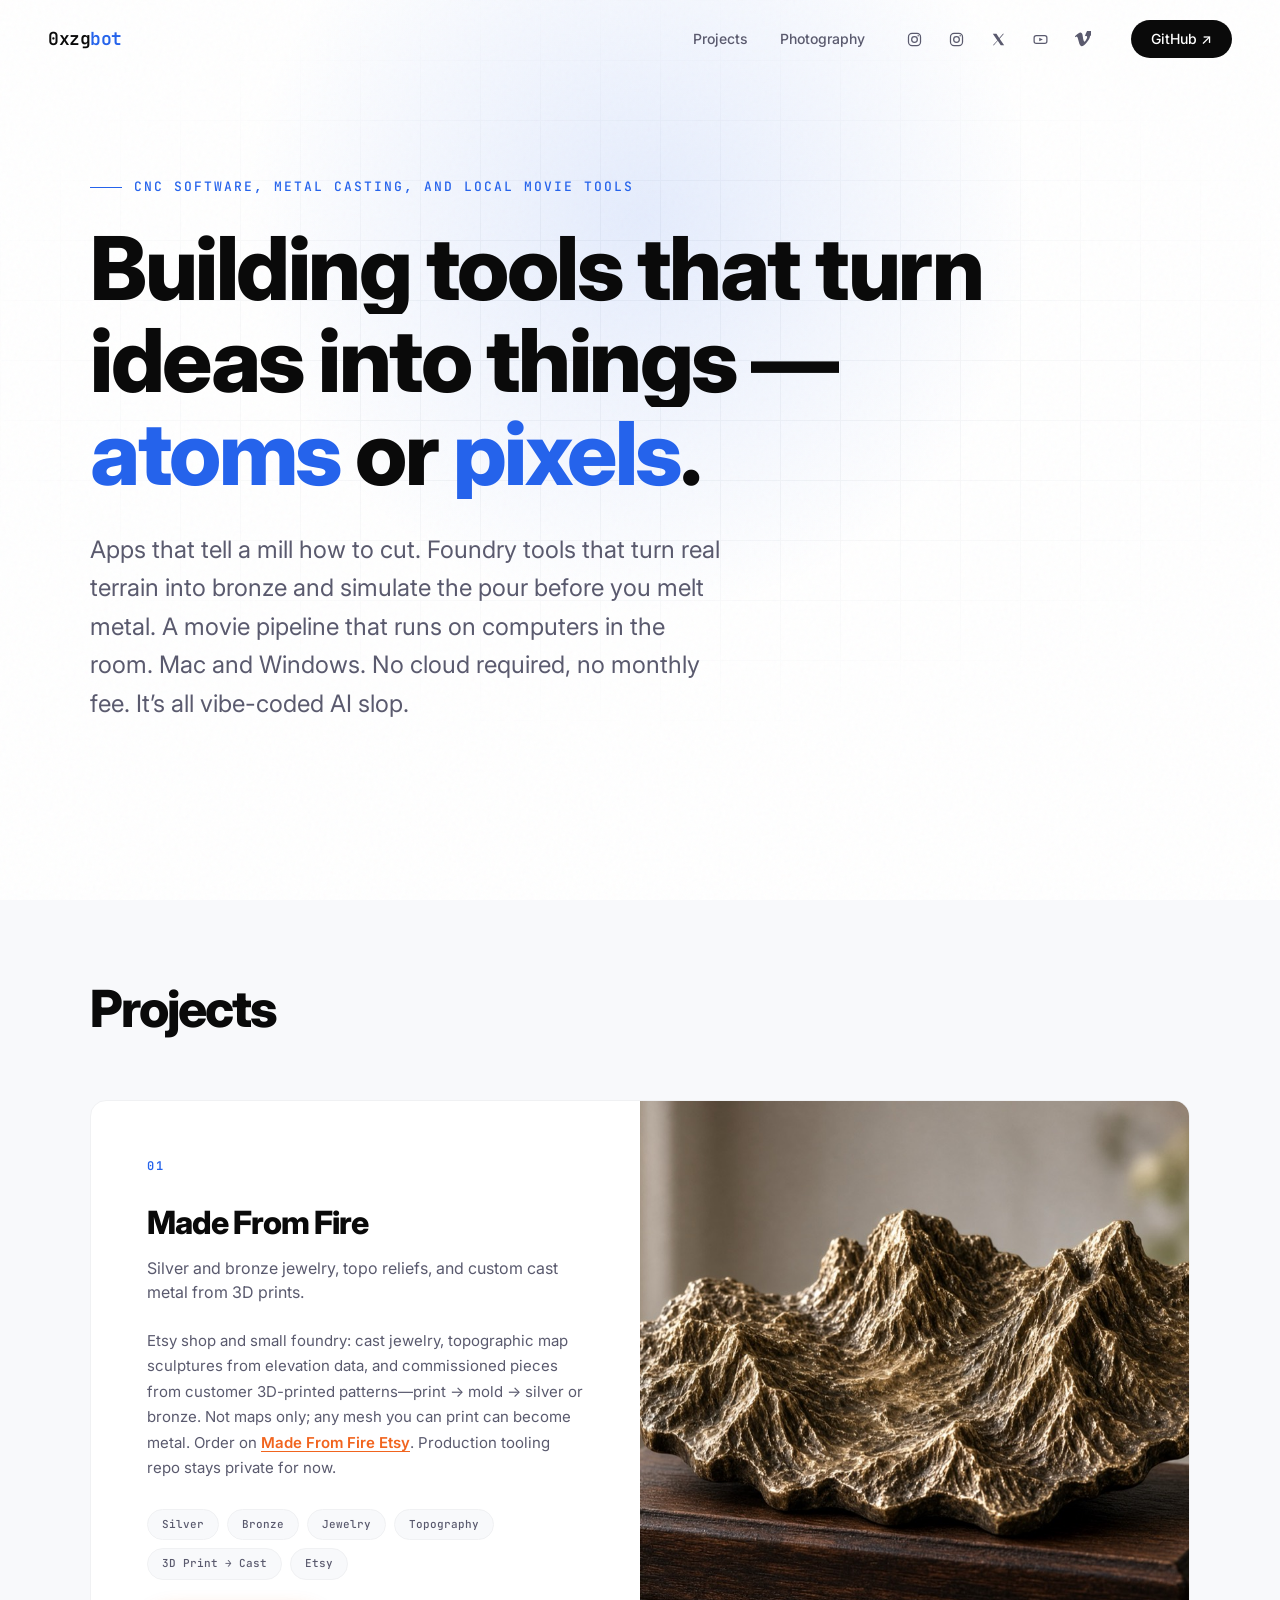
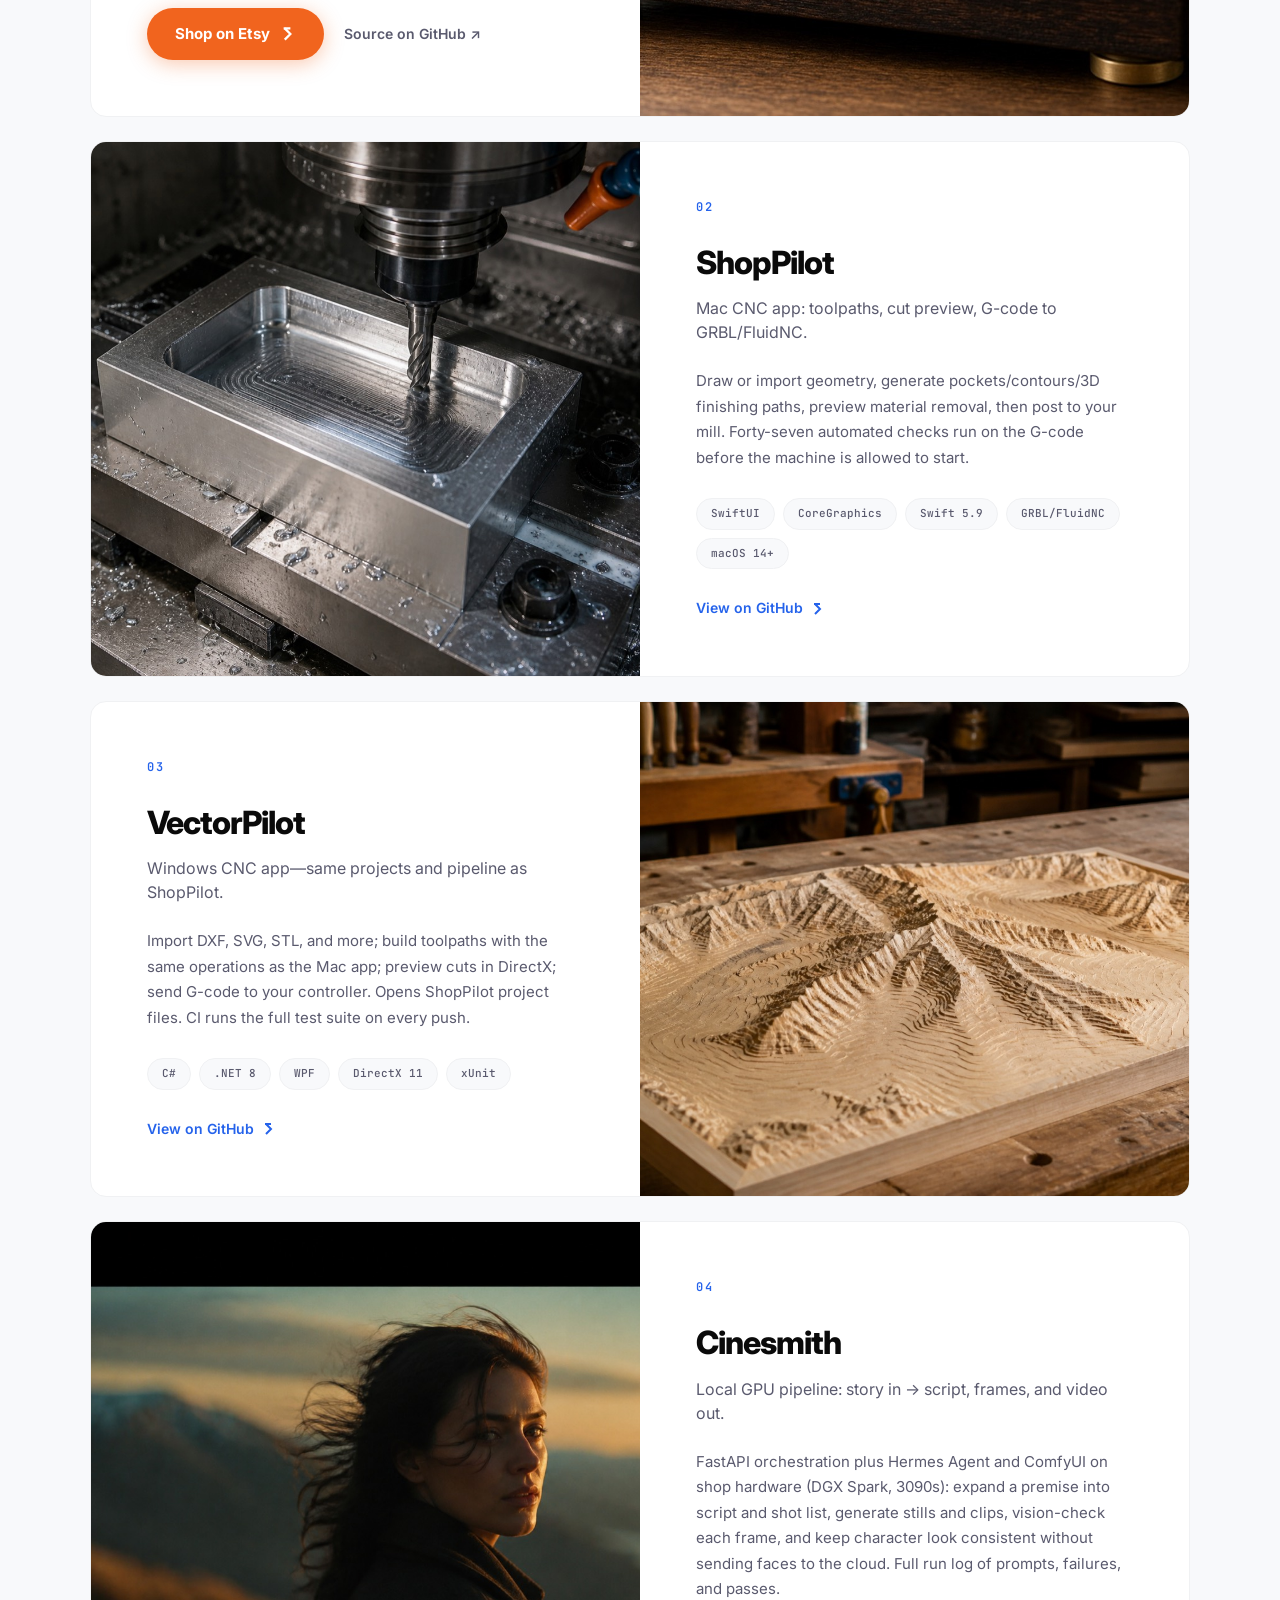
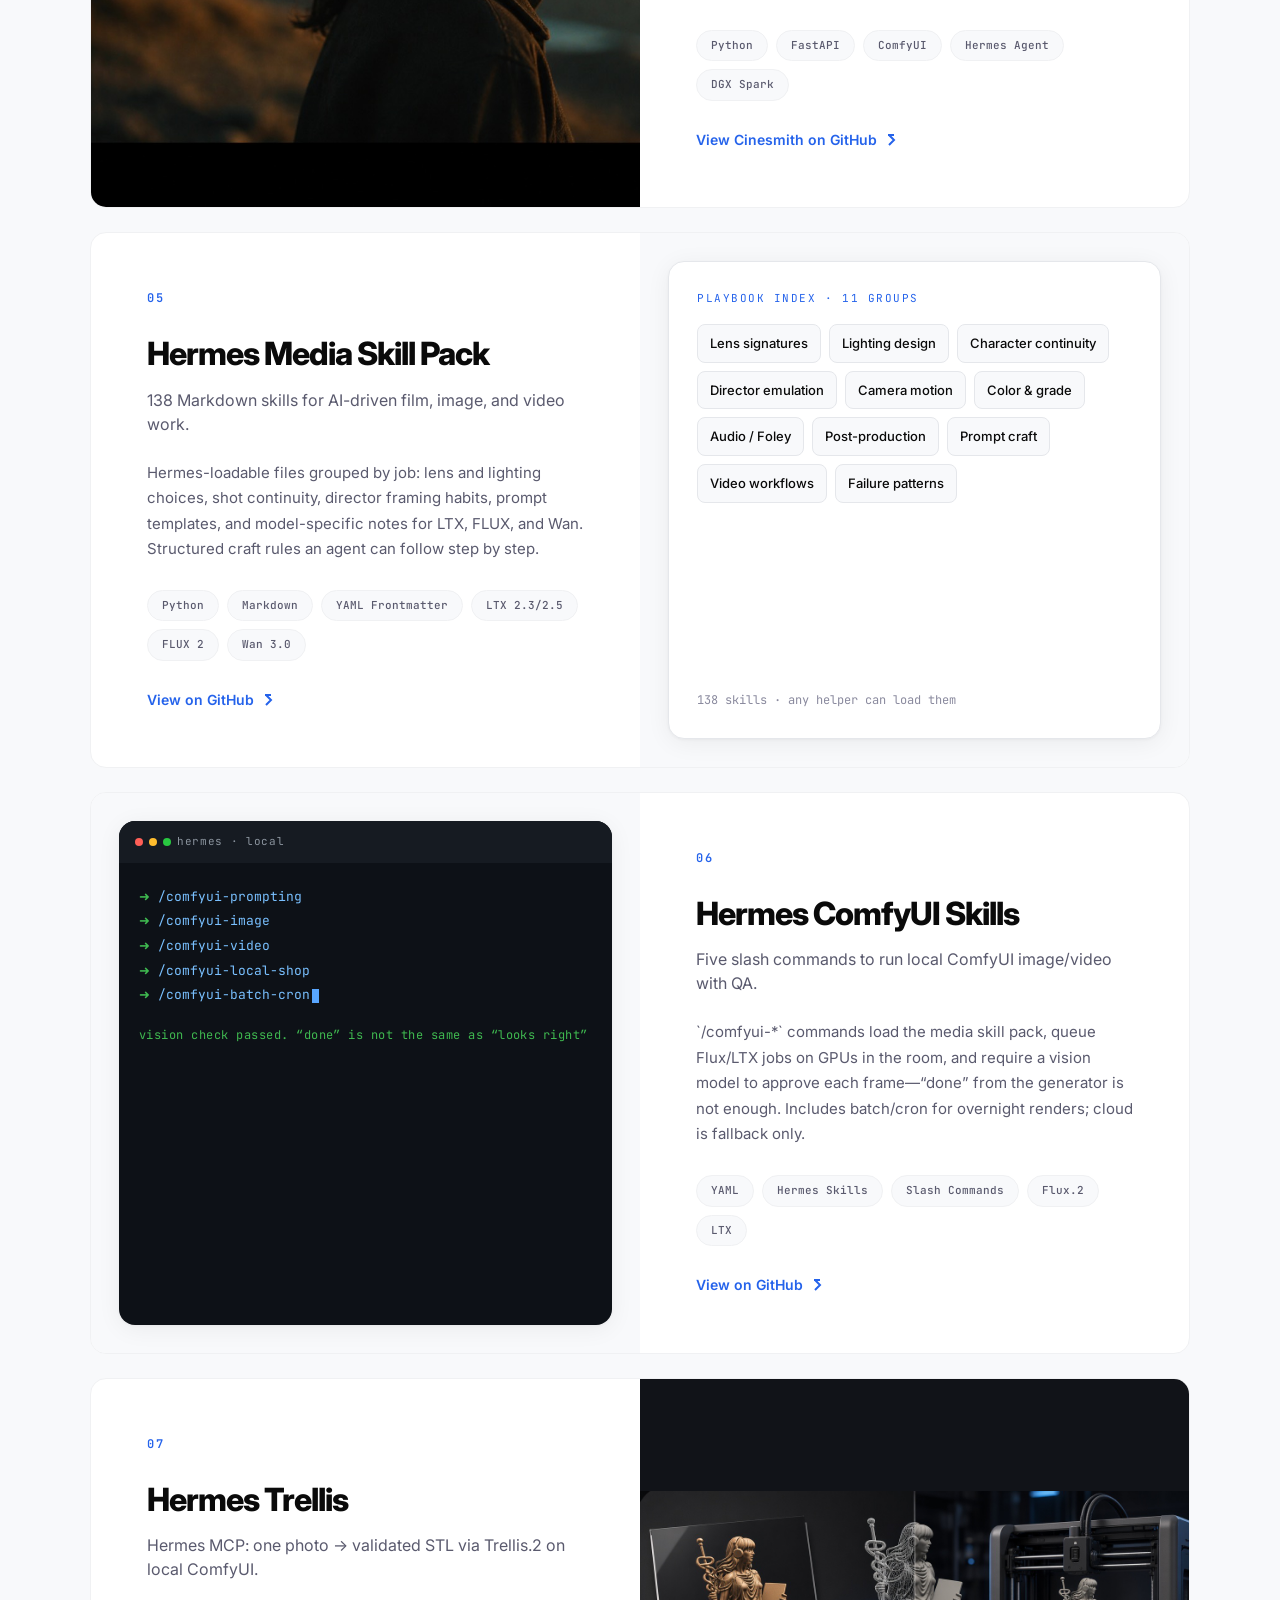
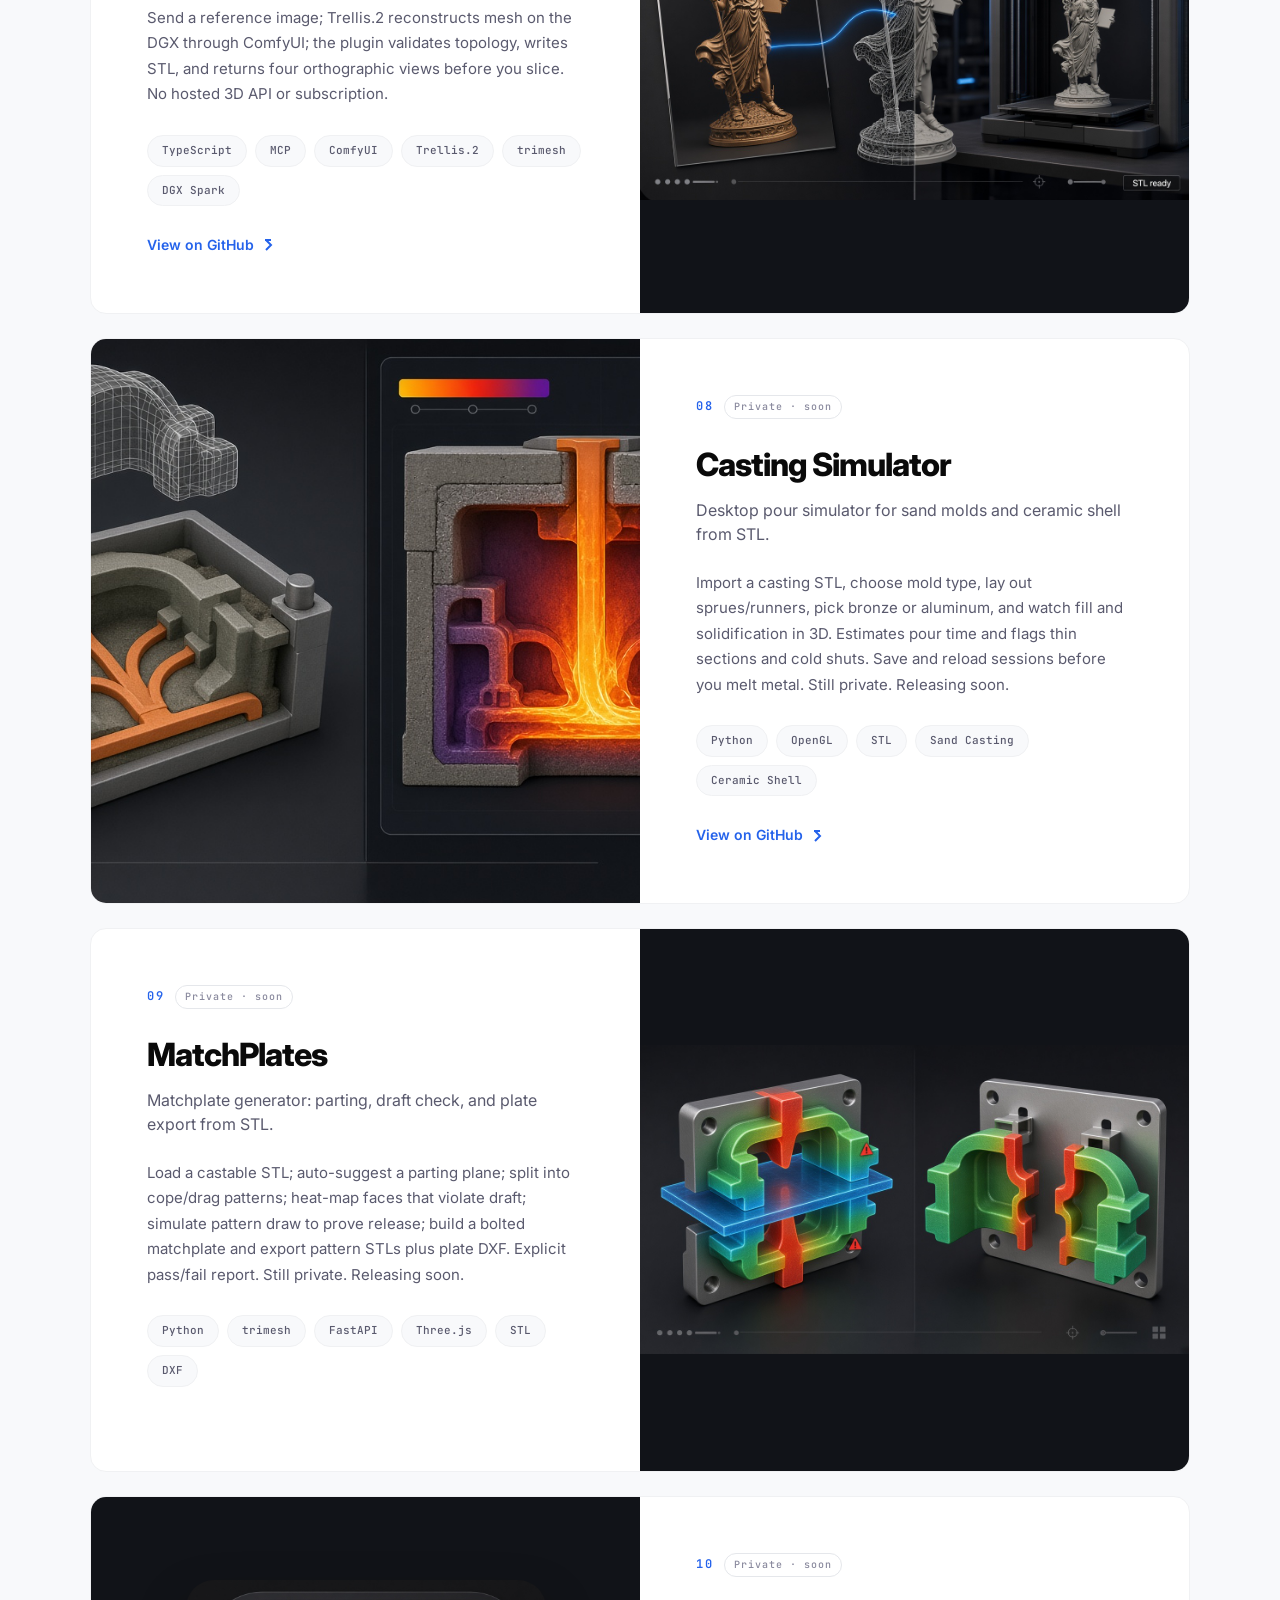
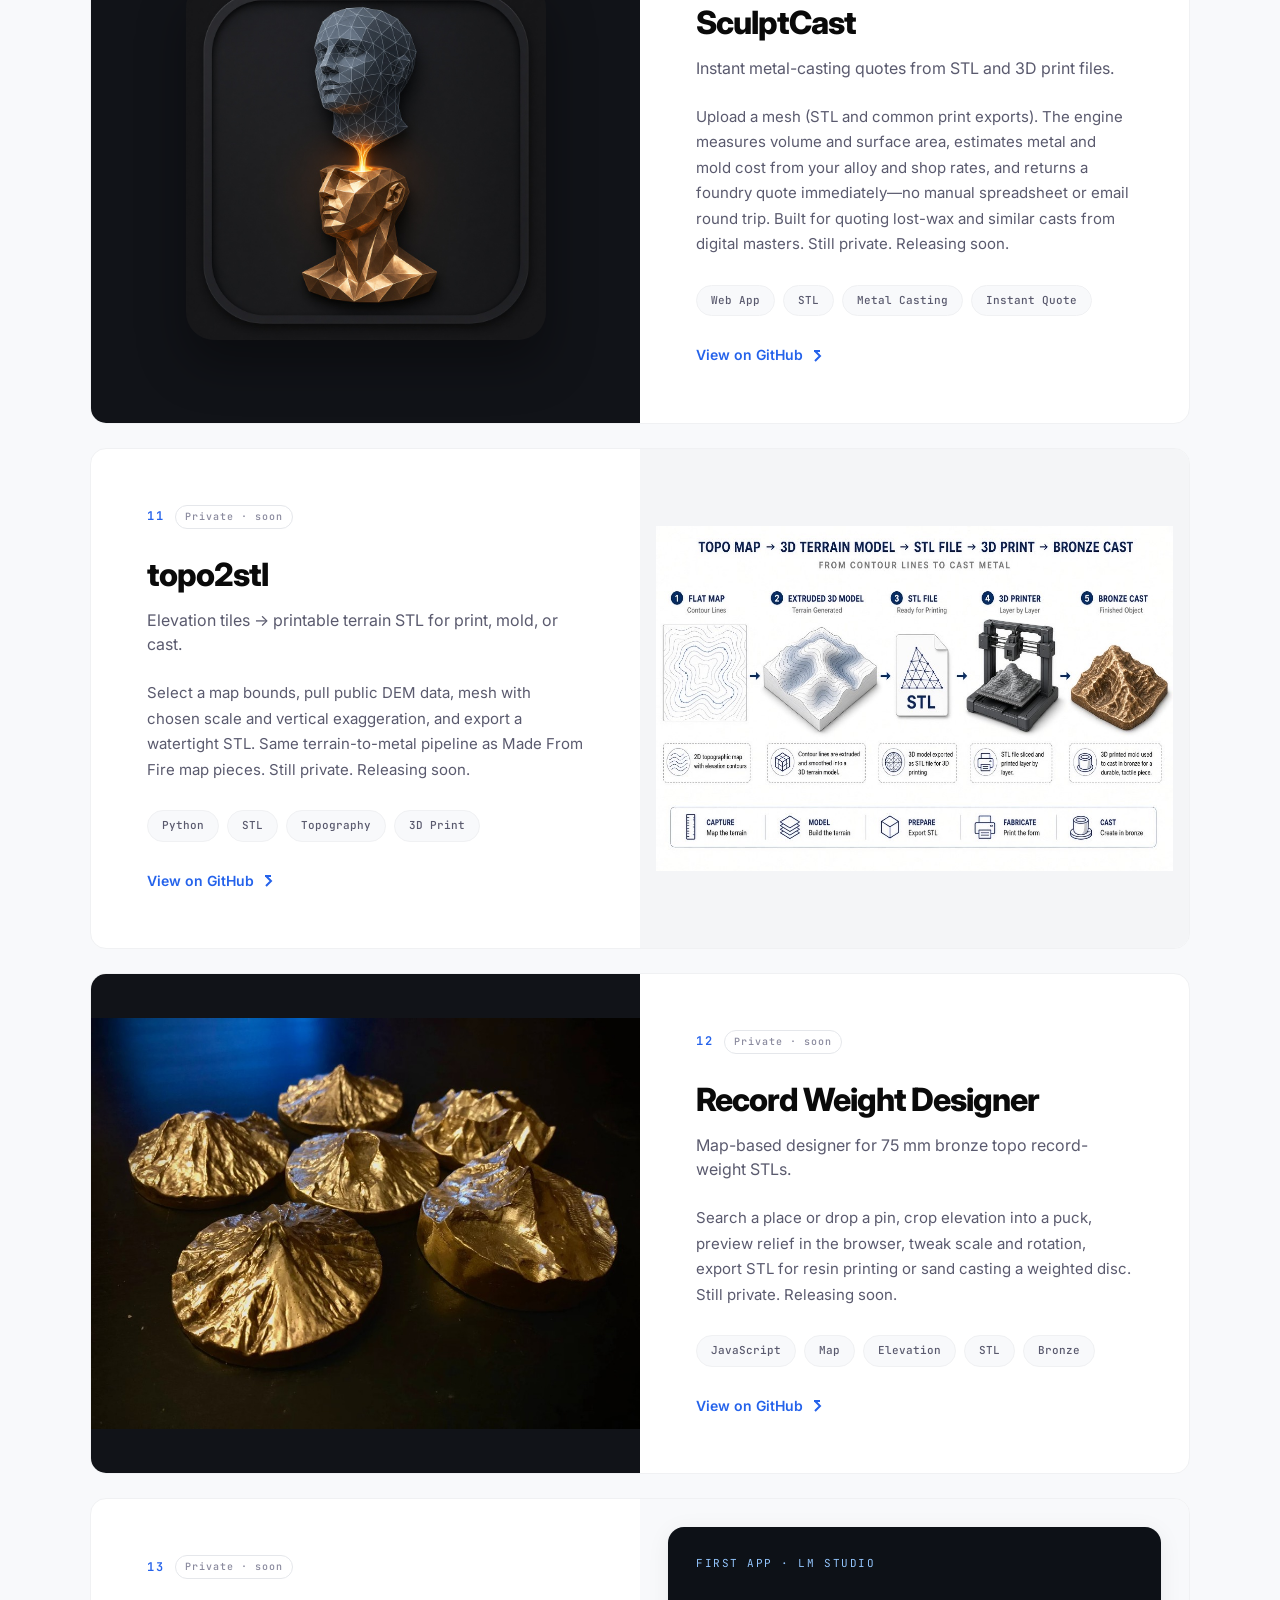
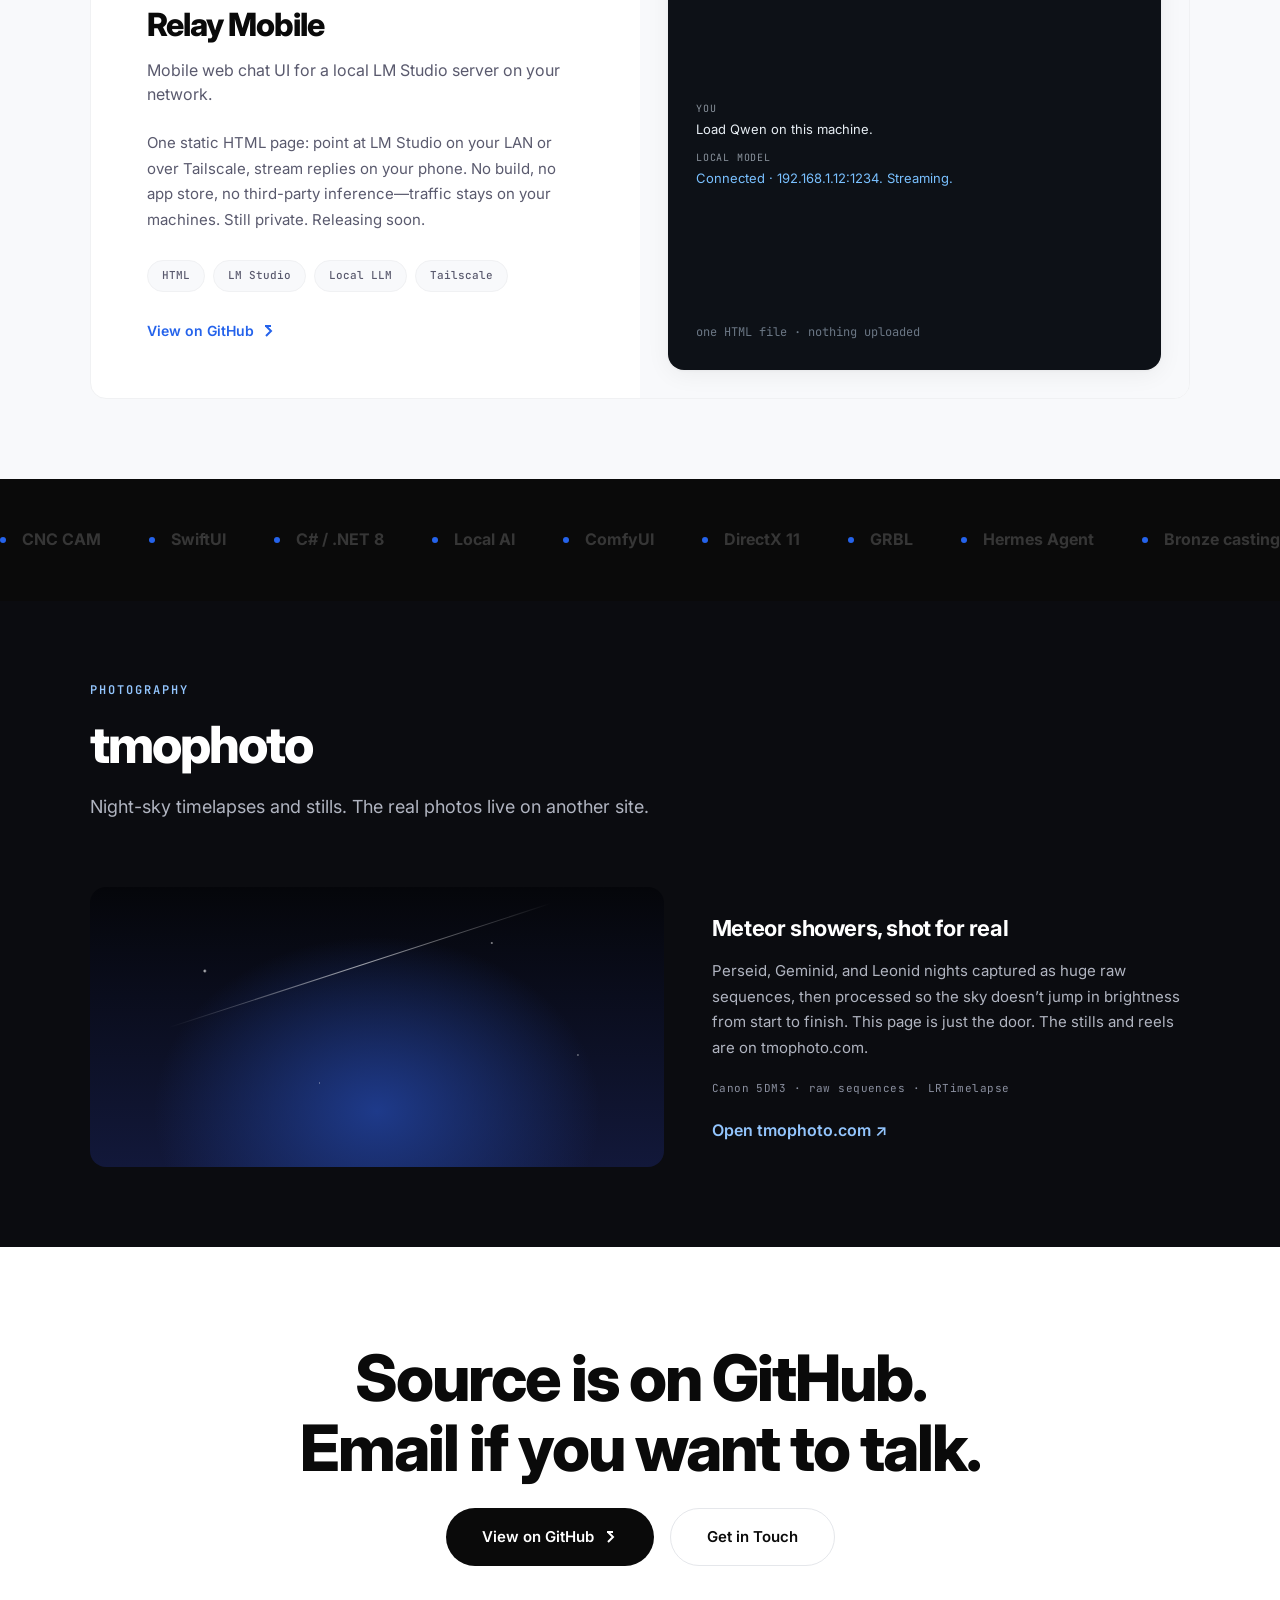
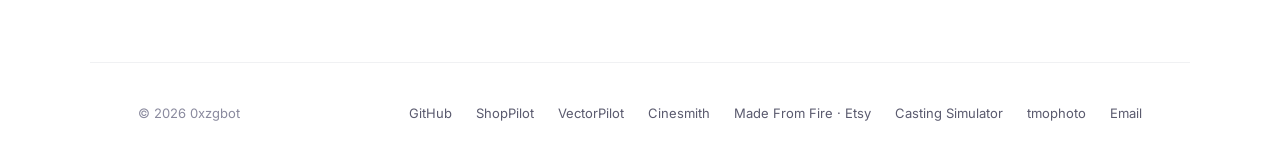
==== commit 2e6bc7c9: "Broaden Made From Fire copy beyond topo maps only. Cover silver and bronze jewelry, relief maps, and" ====
--- a/index.html
+++ b/index.html
@@ -920,18 +920,20 @@
       <div class="project-info">
         <div class="project-number">01</div>
         <h3 class="project-name">Made From Fire</h3>
-        <p class="project-tagline">Bronze topographic sculptures cast from real elevation data.</p>
+        <p class="project-tagline">Silver and bronze jewelry, topo reliefs, and custom cast metal from 3D prints.</p>
         <p class="project-desc">
-          Real-world DEM → 3D-printed pattern → mold → bronze. Peaks, coastlines, and valleys you
-          can pick up like a relief map—not a render. Finished pieces ship from the
-          <a href="https://madefromfire.etsy.com" target="_blank" rel="noopener noreferrer" class="etsy-inline">Made From Fire Etsy shop</a>.
+          Etsy shop and small foundry: cast jewelry, topographic map sculptures from elevation data,
+          and commissioned pieces from customer 3D-printed patterns—print → mold → silver or bronze.
+          Not maps only; any mesh you can print can become metal. Order on
+          <a href="https://madefromfire.etsy.com" target="_blank" rel="noopener noreferrer" class="etsy-inline">Made From Fire Etsy</a>.
           Production tooling repo stays private for now.
         </p>
         <div class="project-stack">
-          <span class="stack-tag">Metal Casting</span>
+          <span class="stack-tag">Silver</span>
           <span class="stack-tag">Bronze</span>
+          <span class="stack-tag">Jewelry</span>
           <span class="stack-tag">Topography</span>
-          <span class="stack-tag">3D Print</span>
+          <span class="stack-tag">3D Print → Cast</span>
           <span class="stack-tag">Etsy</span>
         </div>
         <div class="project-links">
@@ -943,7 +945,7 @@
         </div>
       </div>
       <div class="project-visual">
-        <img src="0xzgbot-portfolio-images/made-from-fire-web.jpg" alt="Bronze topographic sculpture on a wooden base" width="1400" height="933" loading="eager">
+        <img src="0xzgbot-portfolio-images/made-from-fire-web.jpg" alt="Cast silver and bronze jewelry and topographic metal pieces" width="1400" height="933" loading="eager">
       </div>
     </article>
 
@@ -1239,7 +1241,7 @@
         <p class="project-tagline">Elevation tiles → printable terrain STL for print, mold, or cast.</p>
         <p class="project-desc">
           Select a map bounds, pull public DEM data, mesh with chosen scale and vertical exaggeration,
-          and export a watertight STL. Feeds the print → mold → bronze workflow used in Made From Fire.
+          and export a watertight STL. Same terrain-to-metal pipeline as Made From Fire map pieces.
           Still private. Releasing soon.
         </p>
         <div class="project-stack">
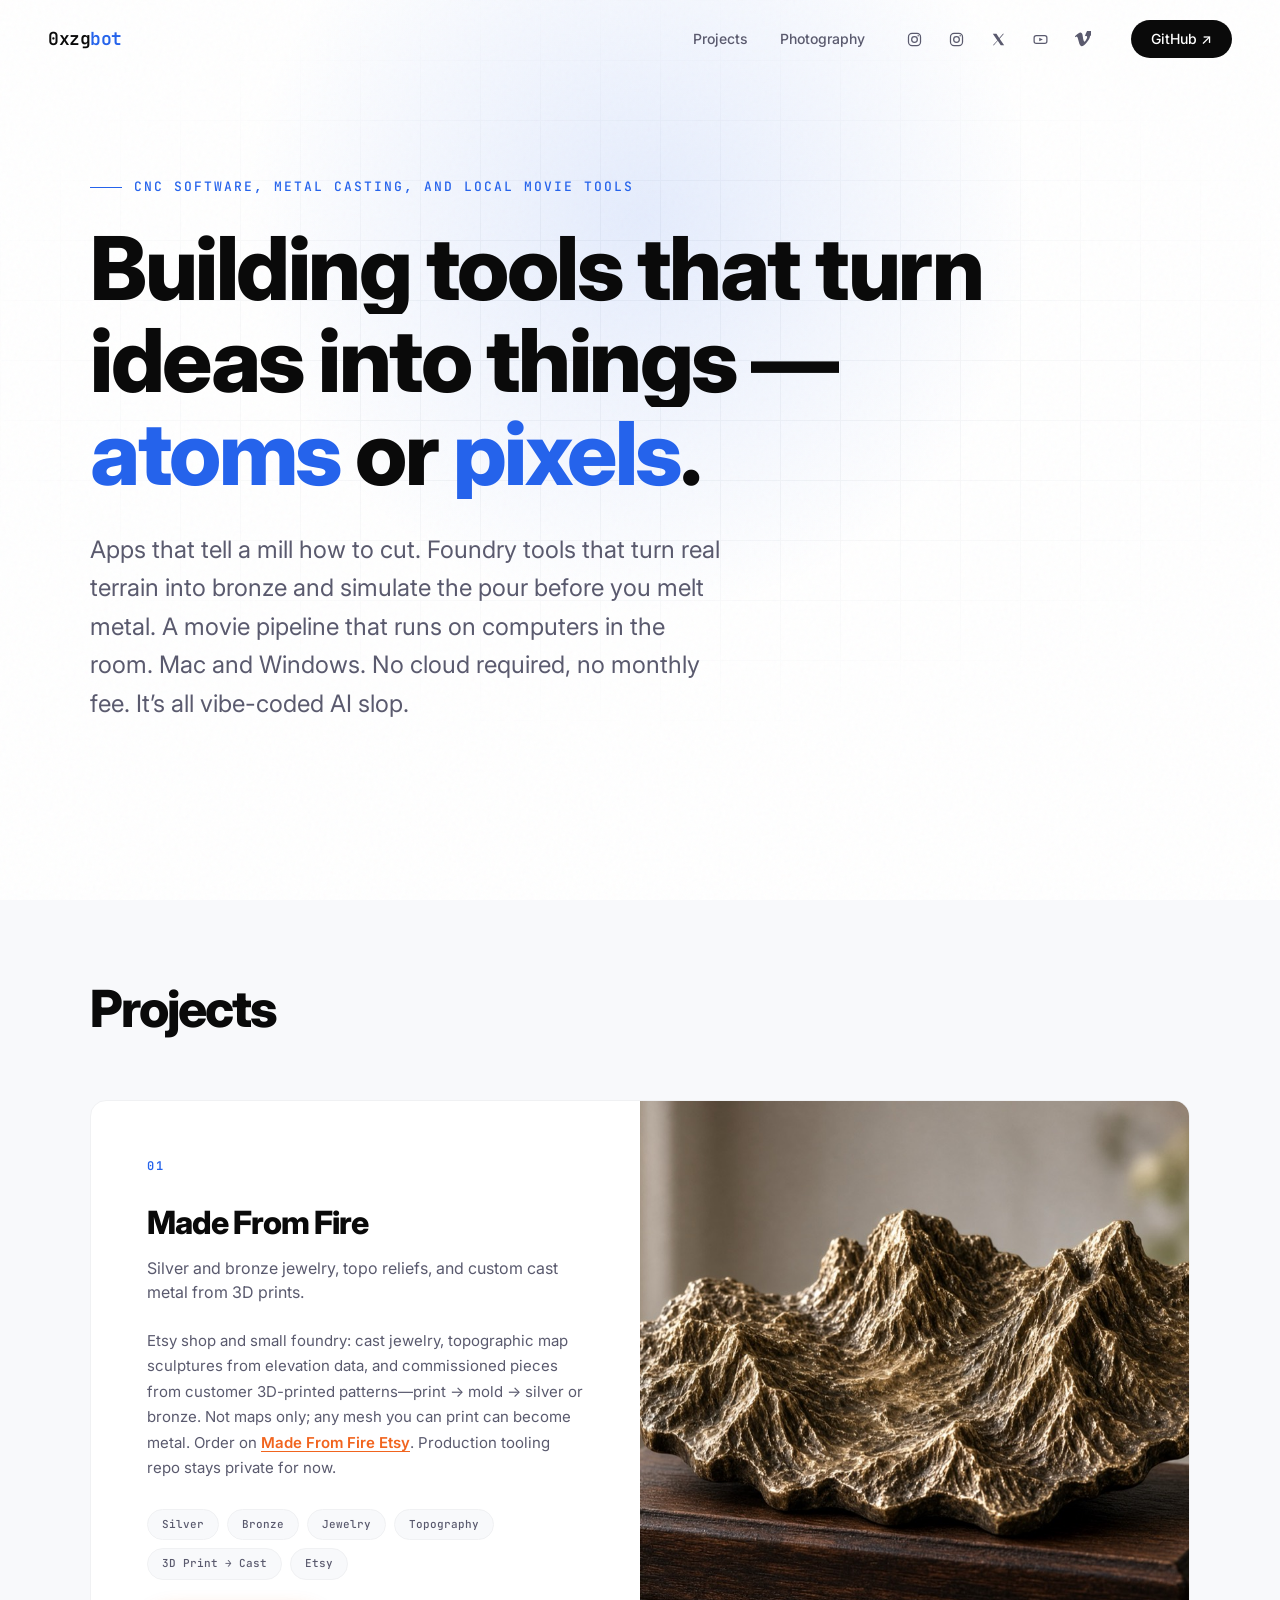
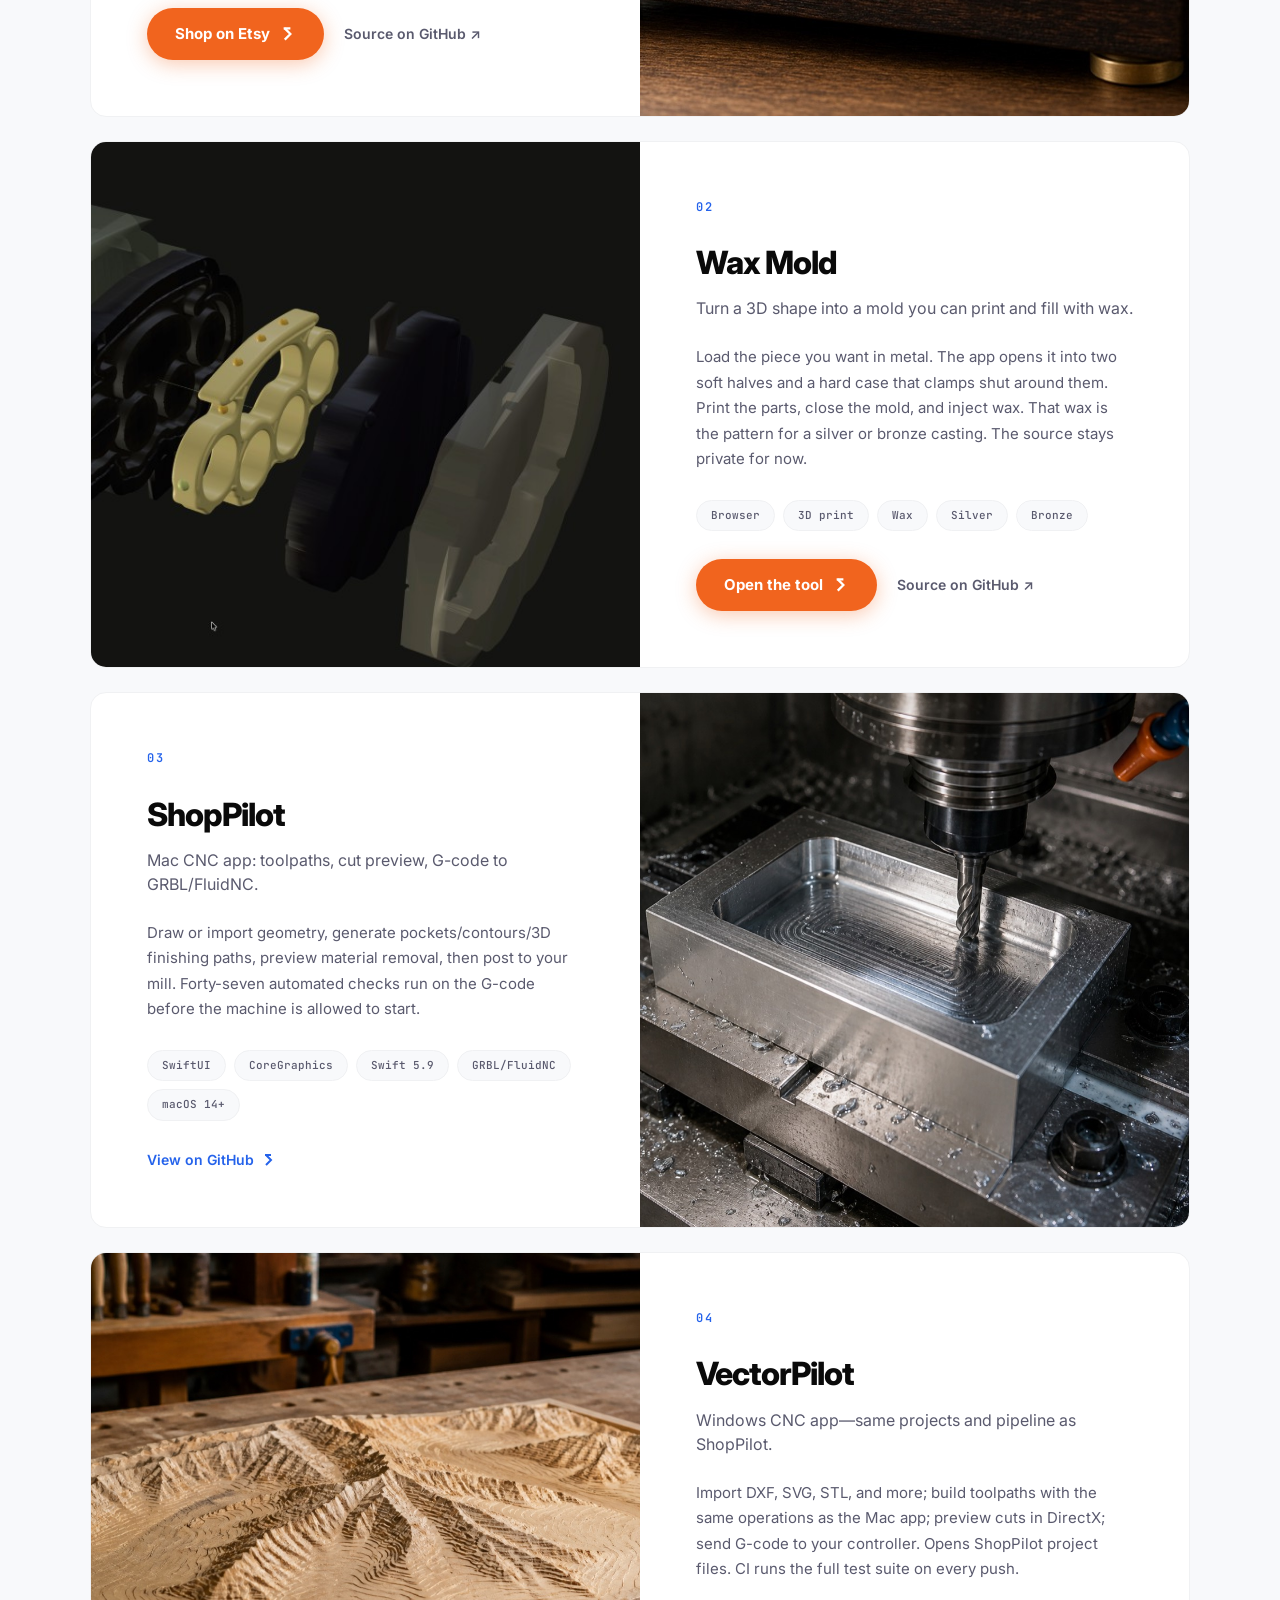
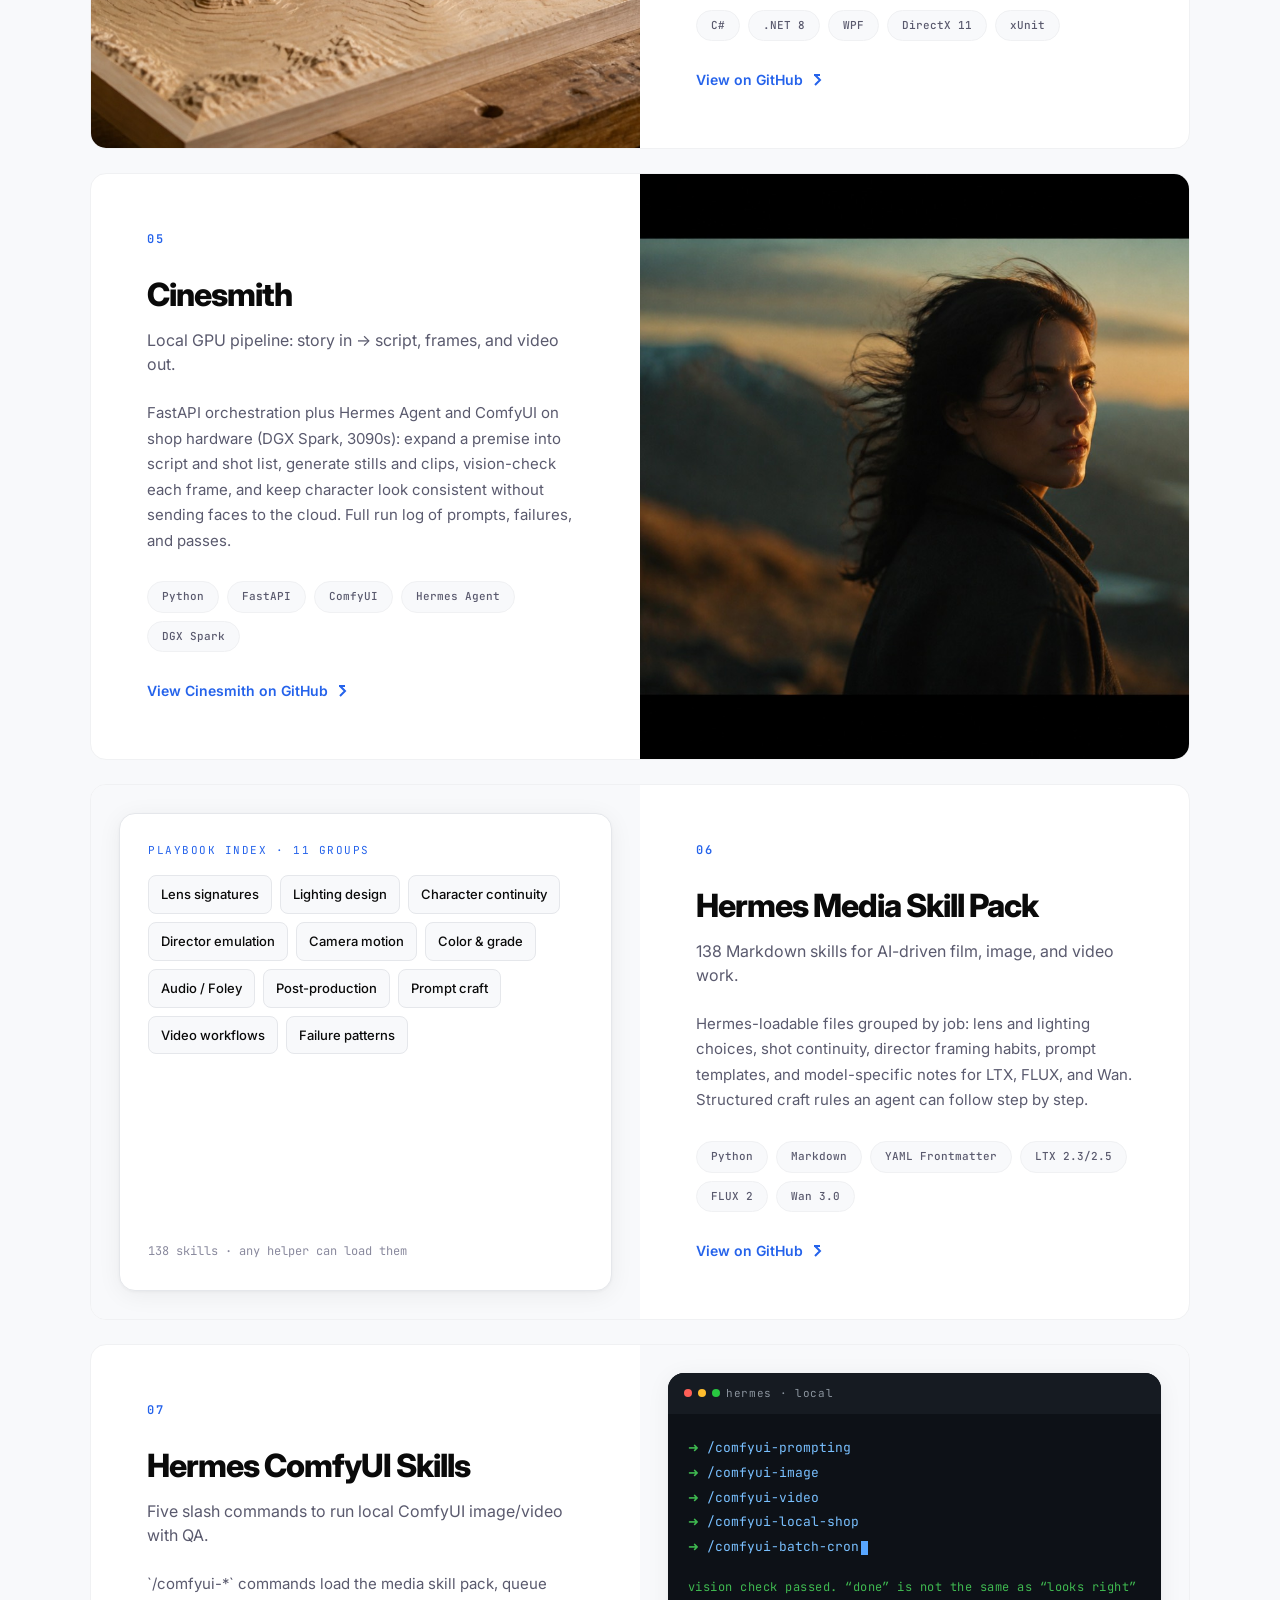
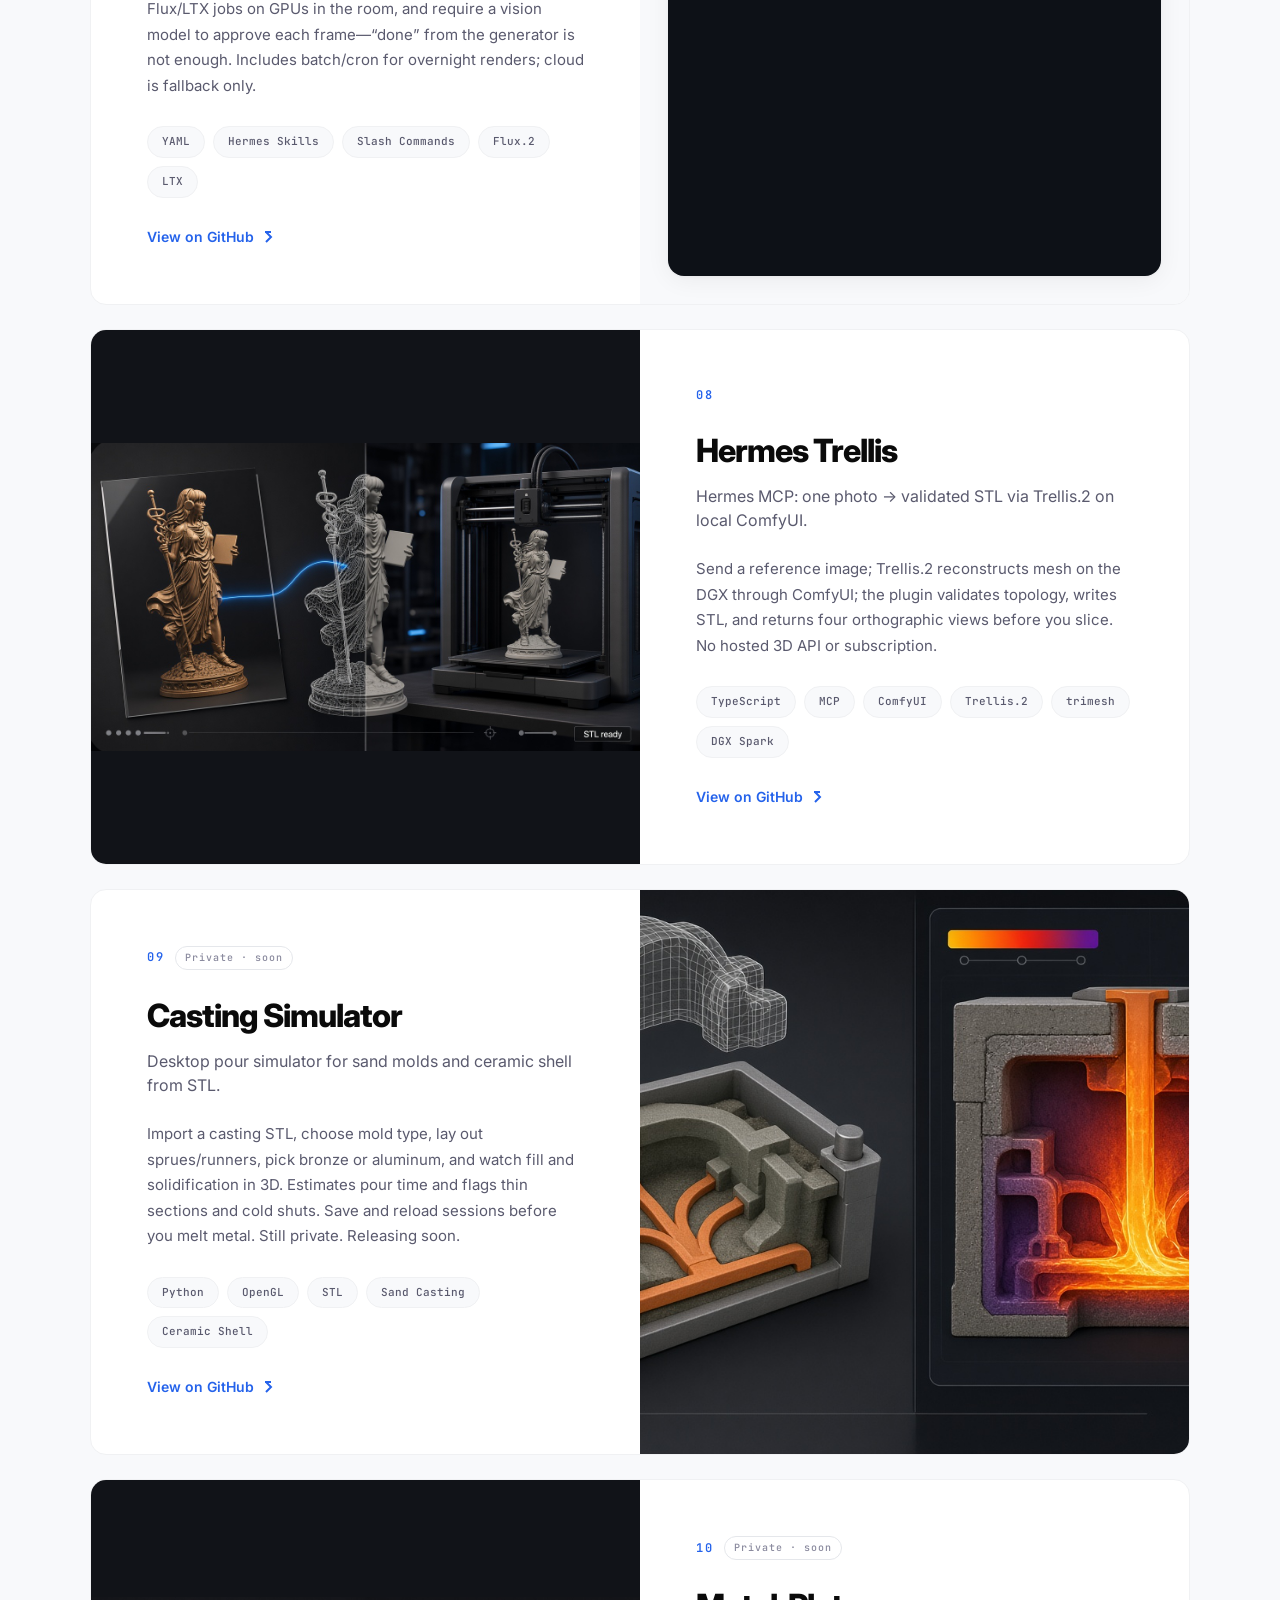
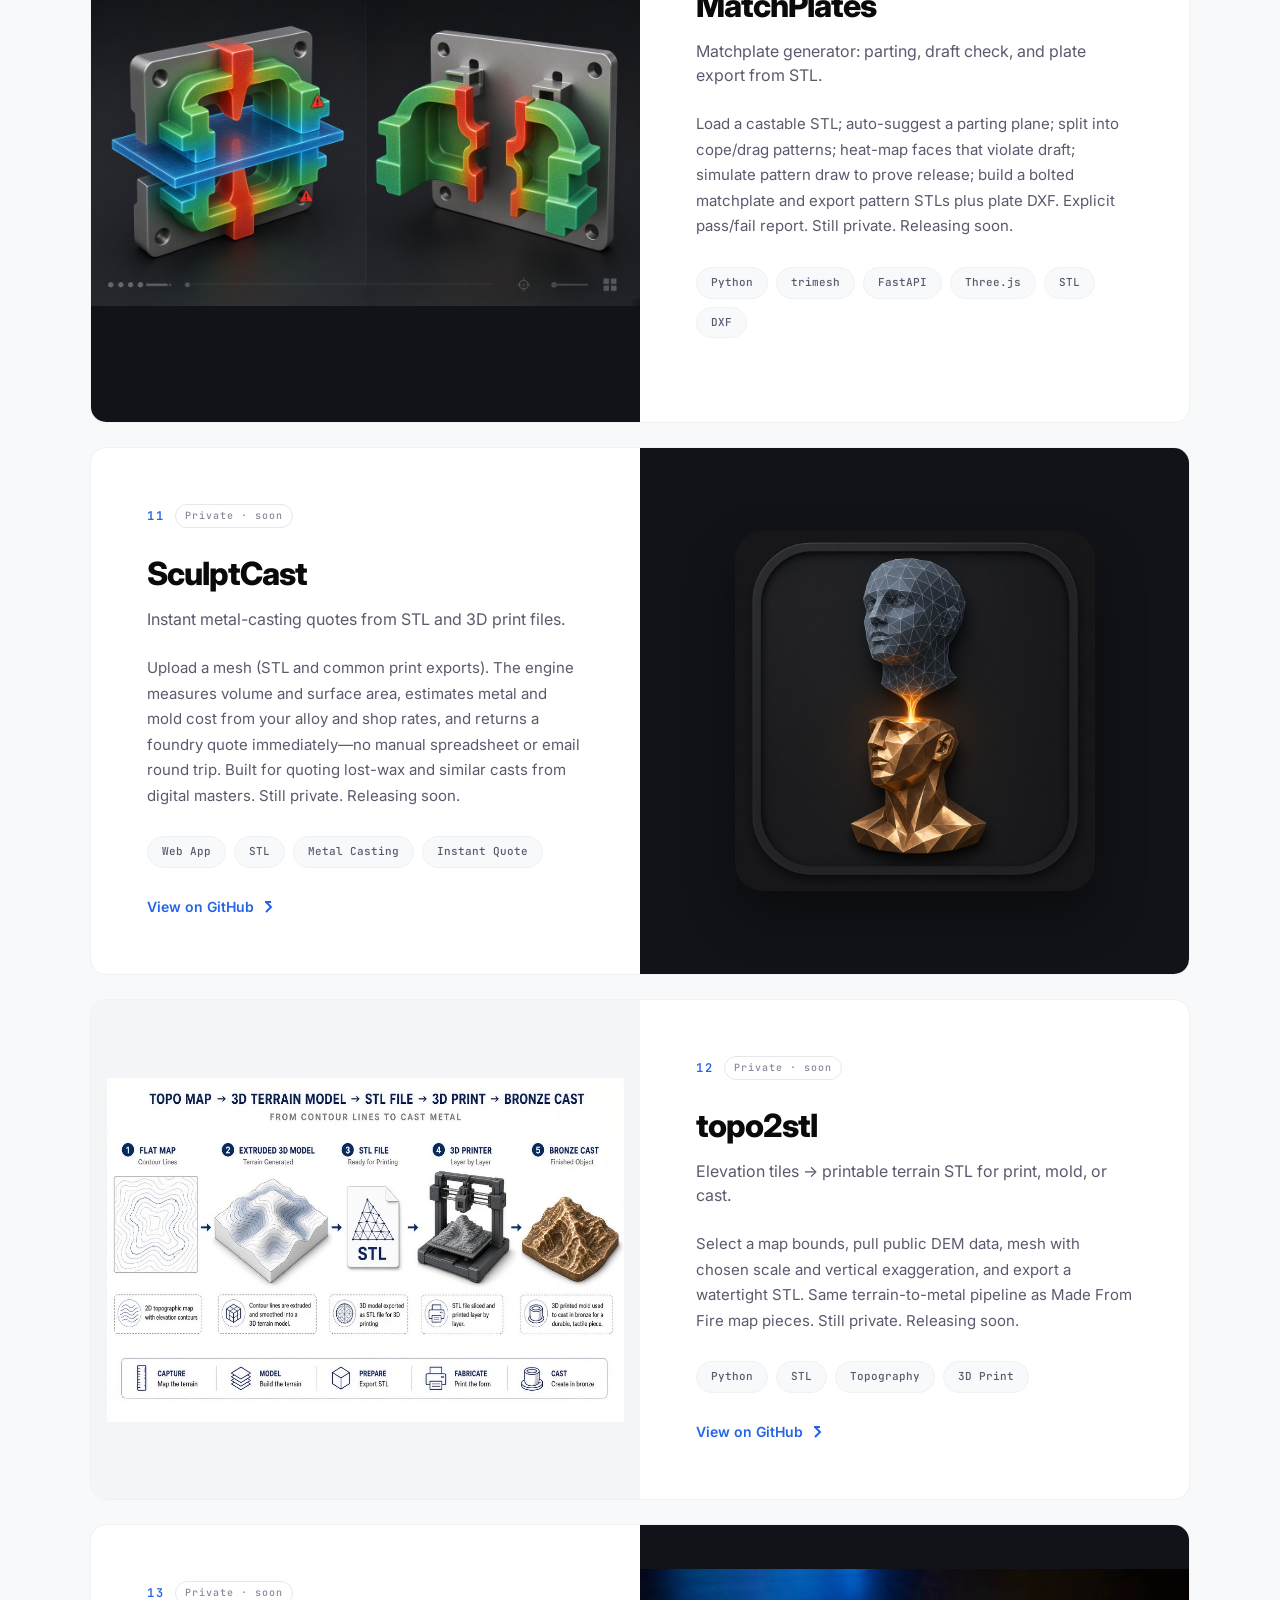
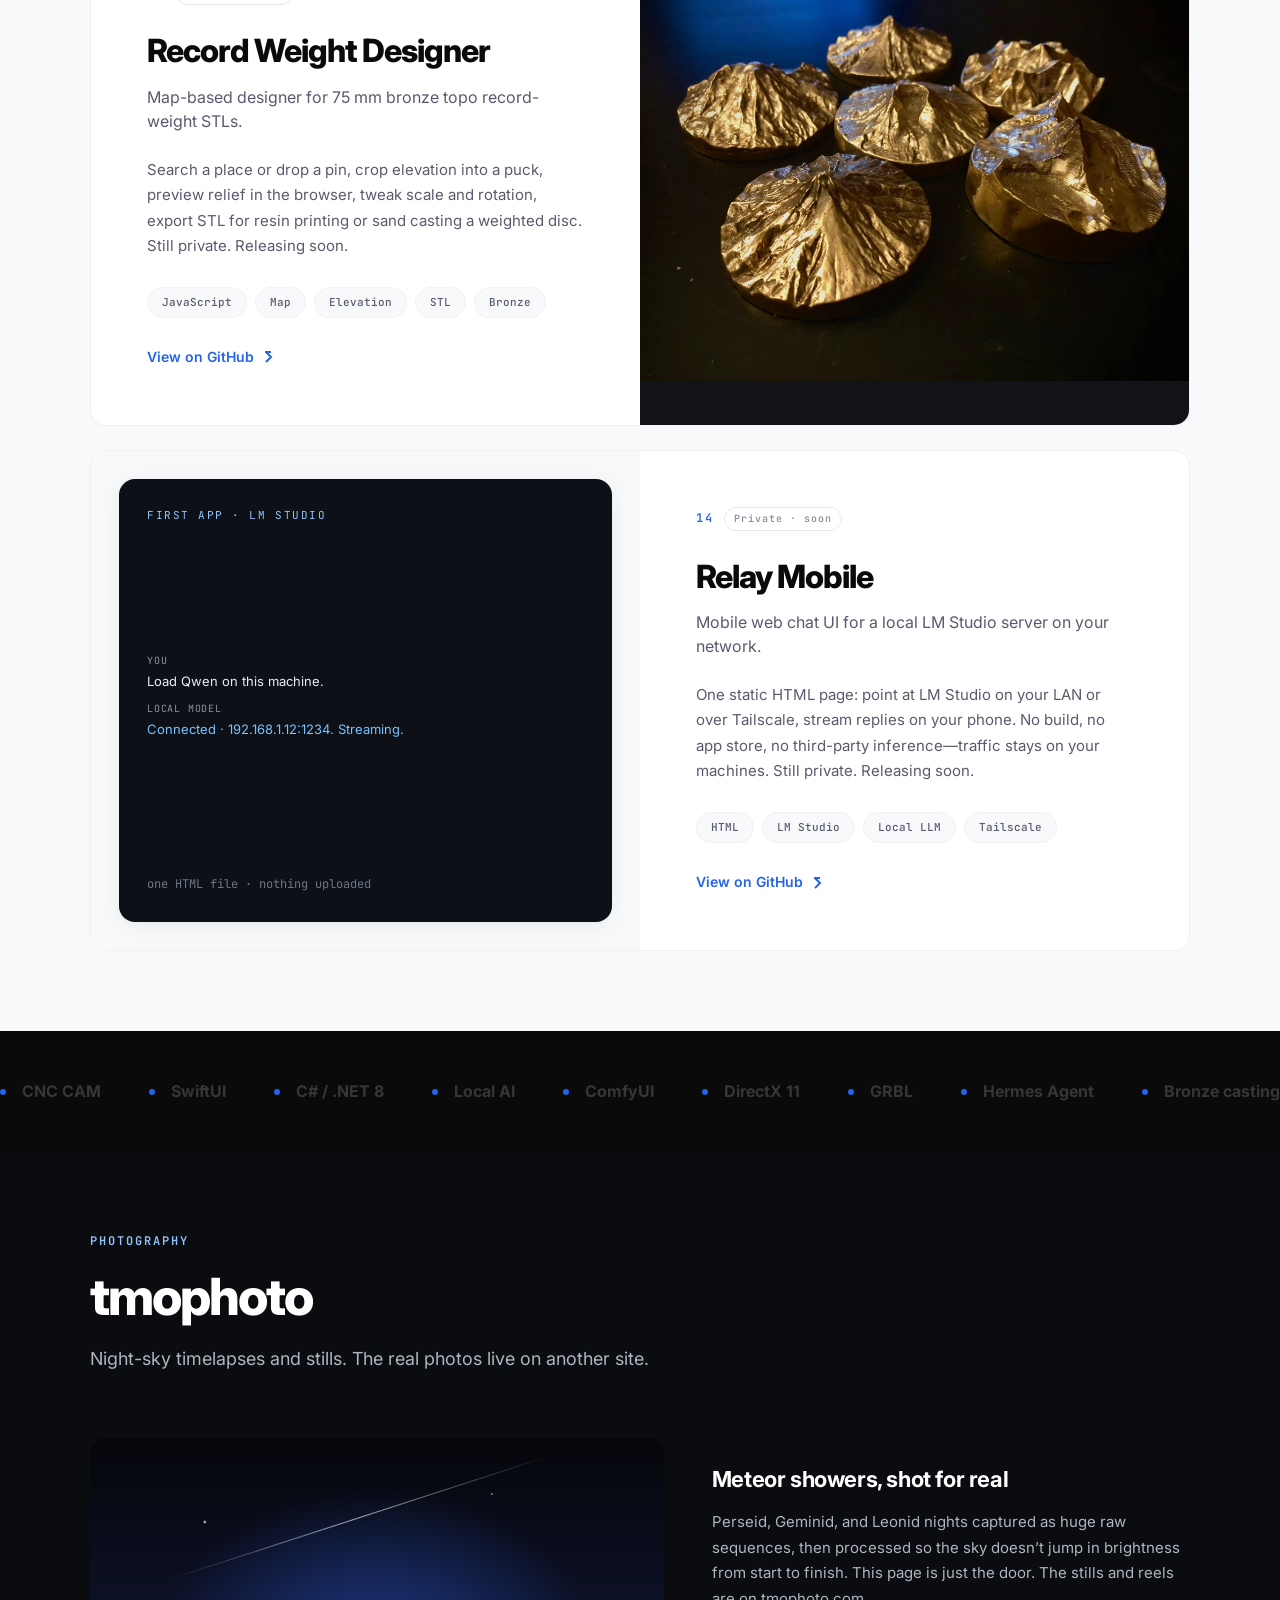
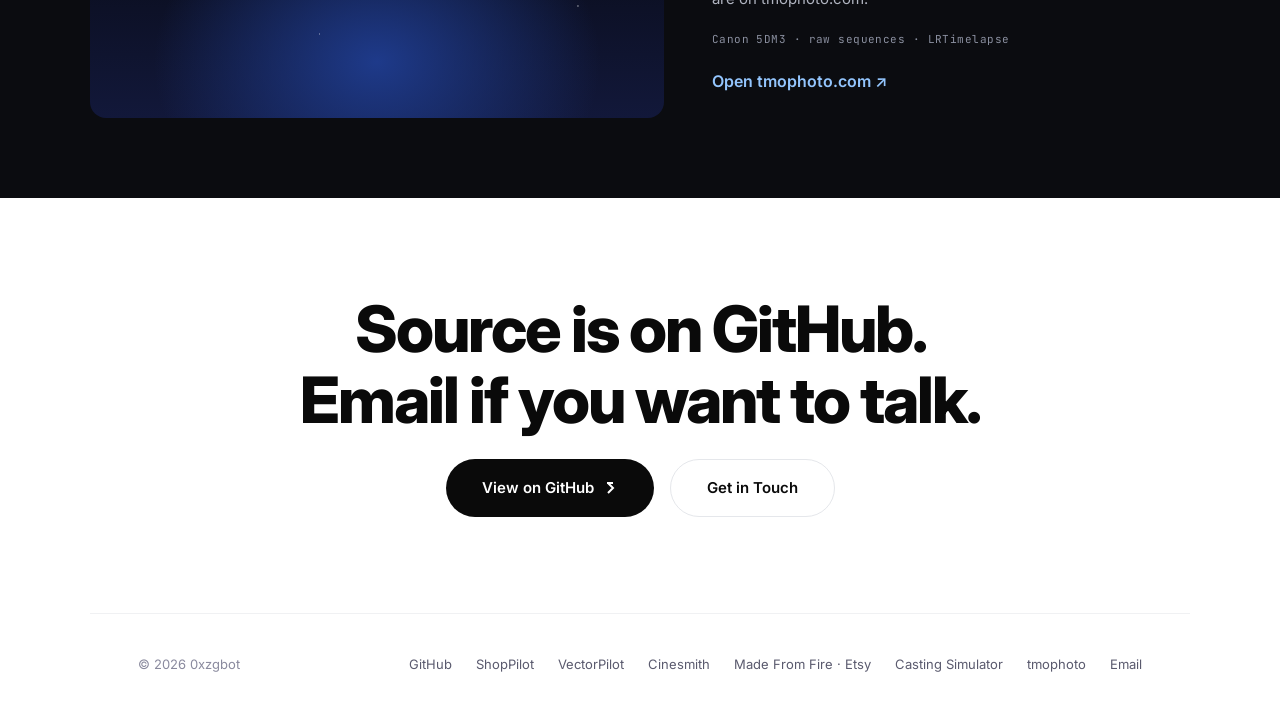
==== commit 12e22254: "Add the wax mold tool under Made From Fire." ====
--- a/index.html
+++ b/index.html
@@ -952,6 +952,36 @@
     <article class="project-card reveal">
       <div class="project-info">
         <div class="project-number">02</div>
+        <h3 class="project-name">Wax Mold</h3>
+        <p class="project-tagline">Turn a 3D shape into a mold you can print and fill with wax.</p>
+        <p class="project-desc">
+          Load the piece you want in metal. The app opens it into two soft halves and a hard case
+          that clamps shut around them. Print the parts, close the mold, and inject wax. That wax
+          is the pattern for a silver or bronze casting. The source stays private for now.
+        </p>
+        <div class="project-stack">
+          <span class="stack-tag">Browser</span>
+          <span class="stack-tag">3D print</span>
+          <span class="stack-tag">Wax</span>
+          <span class="stack-tag">Silver</span>
+          <span class="stack-tag">Bronze</span>
+        </div>
+        <div class="project-links">
+          <a href="https://0xzgbot.github.io/wax-mold/" target="_blank" rel="noopener noreferrer" class="project-link-cta">
+            Open the tool
+            <svg viewBox="0 0 16 16" fill="none" stroke="currentColor" stroke-width="2"><path d="M6 3l5 5-5 5"/><path d="M11 3H5"/></svg>
+          </a>
+          <a href="https://github.com/0xzgbot/wax-mold" target="_blank" rel="noopener noreferrer" class="project-link-secondary">Source on GitHub ↗</a>
+        </div>
+      </div>
+      <div class="project-visual">
+        <img src="0xzgbot-portfolio-images/wax-mold-web.jpg" alt="A mold opened around a wax pattern, with the soft halves and hard cases pulled apart" width="1024" height="561" loading="eager">
+      </div>
+    </article>
+
+    <article class="project-card reveal">
+      <div class="project-info">
+        <div class="project-number">03</div>
         <h3 class="project-name">ShopPilot</h3>
         <p class="project-tagline">Mac CNC app: toolpaths, cut preview, G-code to GRBL/FluidNC.</p>
         <p class="project-desc">
@@ -980,7 +1010,7 @@
 
     <article class="project-card reveal">
       <div class="project-info">
-        <div class="project-number">03</div>
+        <div class="project-number">04</div>
         <h3 class="project-name">VectorPilot</h3>
         <p class="project-tagline">Windows CNC app—same projects and pipeline as ShopPilot.</p>
         <p class="project-desc">
@@ -1009,7 +1039,7 @@
 
     <article class="project-card reveal">
       <div class="project-info">
-        <div class="project-number">04</div>
+        <div class="project-number">05</div>
         <h3 class="project-name">Cinesmith</h3>
         <p class="project-tagline">Local GPU pipeline: story in → script, frames, and video out.</p>
         <p class="project-desc">
@@ -1039,7 +1069,7 @@
 
     <article class="project-card reveal">
       <div class="project-info">
-        <div class="project-number">05</div>
+        <div class="project-number">06</div>
         <h3 class="project-name">Hermes Media Skill Pack</h3>
         <p class="project-tagline">138 Markdown skills for AI-driven film, image, and video work.</p>
         <p class="project-desc">
@@ -1085,7 +1115,7 @@
 
     <article class="project-card reveal">
       <div class="project-info">
-        <div class="project-number">06</div>
+        <div class="project-number">07</div>
         <h3 class="project-name">Hermes ComfyUI Skills</h3>
         <p class="project-tagline">Five slash commands to run local ComfyUI image/video with QA.</p>
         <p class="project-desc">
@@ -1124,7 +1154,7 @@
 
     <article class="project-card reveal">
       <div class="project-info">
-        <div class="project-number">07</div>
+        <div class="project-number">08</div>
         <h3 class="project-name">Hermes Trellis</h3>
         <p class="project-tagline">Hermes MCP: one photo → validated STL via Trellis.2 on local ComfyUI.</p>
         <p class="project-desc">
@@ -1154,7 +1184,7 @@
 
     <article class="project-card reveal">
       <div class="project-info">
-        <div class="project-number">08 <span class="wip">Private · soon</span></div>
+        <div class="project-number">09 <span class="wip">Private · soon</span></div>
         <h3 class="project-name">Casting Simulator</h3>
         <p class="project-tagline">Desktop pour simulator for sand molds and ceramic shell from STL.</p>
         <p class="project-desc">
@@ -1183,7 +1213,7 @@
 
     <article class="project-card reveal">
       <div class="project-info">
-        <div class="project-number">09 <span class="wip">Private · soon</span></div>
+        <div class="project-number">10 <span class="wip">Private · soon</span></div>
         <h3 class="project-name">MatchPlates</h3>
         <p class="project-tagline">Matchplate generator: parting, draft check, and plate export from STL.</p>
         <p class="project-desc">
@@ -1207,7 +1237,7 @@
 
     <article class="project-card reveal">
       <div class="project-info">
-        <div class="project-number">10 <span class="wip">Private · soon</span></div>
+        <div class="project-number">11 <span class="wip">Private · soon</span></div>
         <h3 class="project-name">SculptCast</h3>
         <p class="project-tagline">Instant metal-casting quotes from STL and 3D print files.</p>
         <p class="project-desc">
@@ -1236,7 +1266,7 @@
 
     <article class="project-card reveal">
       <div class="project-info">
-        <div class="project-number">11 <span class="wip">Private · soon</span></div>
+        <div class="project-number">12 <span class="wip">Private · soon</span></div>
         <h3 class="project-name">topo2stl</h3>
         <p class="project-tagline">Elevation tiles → printable terrain STL for print, mold, or cast.</p>
         <p class="project-desc">
@@ -1264,7 +1294,7 @@
 
     <article class="project-card reveal">
       <div class="project-info">
-        <div class="project-number">12 <span class="wip">Private · soon</span></div>
+        <div class="project-number">13 <span class="wip">Private · soon</span></div>
         <h3 class="project-name">Record Weight Designer</h3>
         <p class="project-tagline">Map-based designer for 75 mm bronze topo record-weight STLs.</p>
         <p class="project-desc">
@@ -1293,7 +1323,7 @@
 
     <article class="project-card reveal">
       <div class="project-info">
-        <div class="project-number">13 <span class="wip">Private · soon</span></div>
+        <div class="project-number">14 <span class="wip">Private · soon</span></div>
         <h3 class="project-name">Relay Mobile</h3>
         <p class="project-tagline">Mobile web chat UI for a local LM Studio server on your network.</p>
         <p class="project-desc">
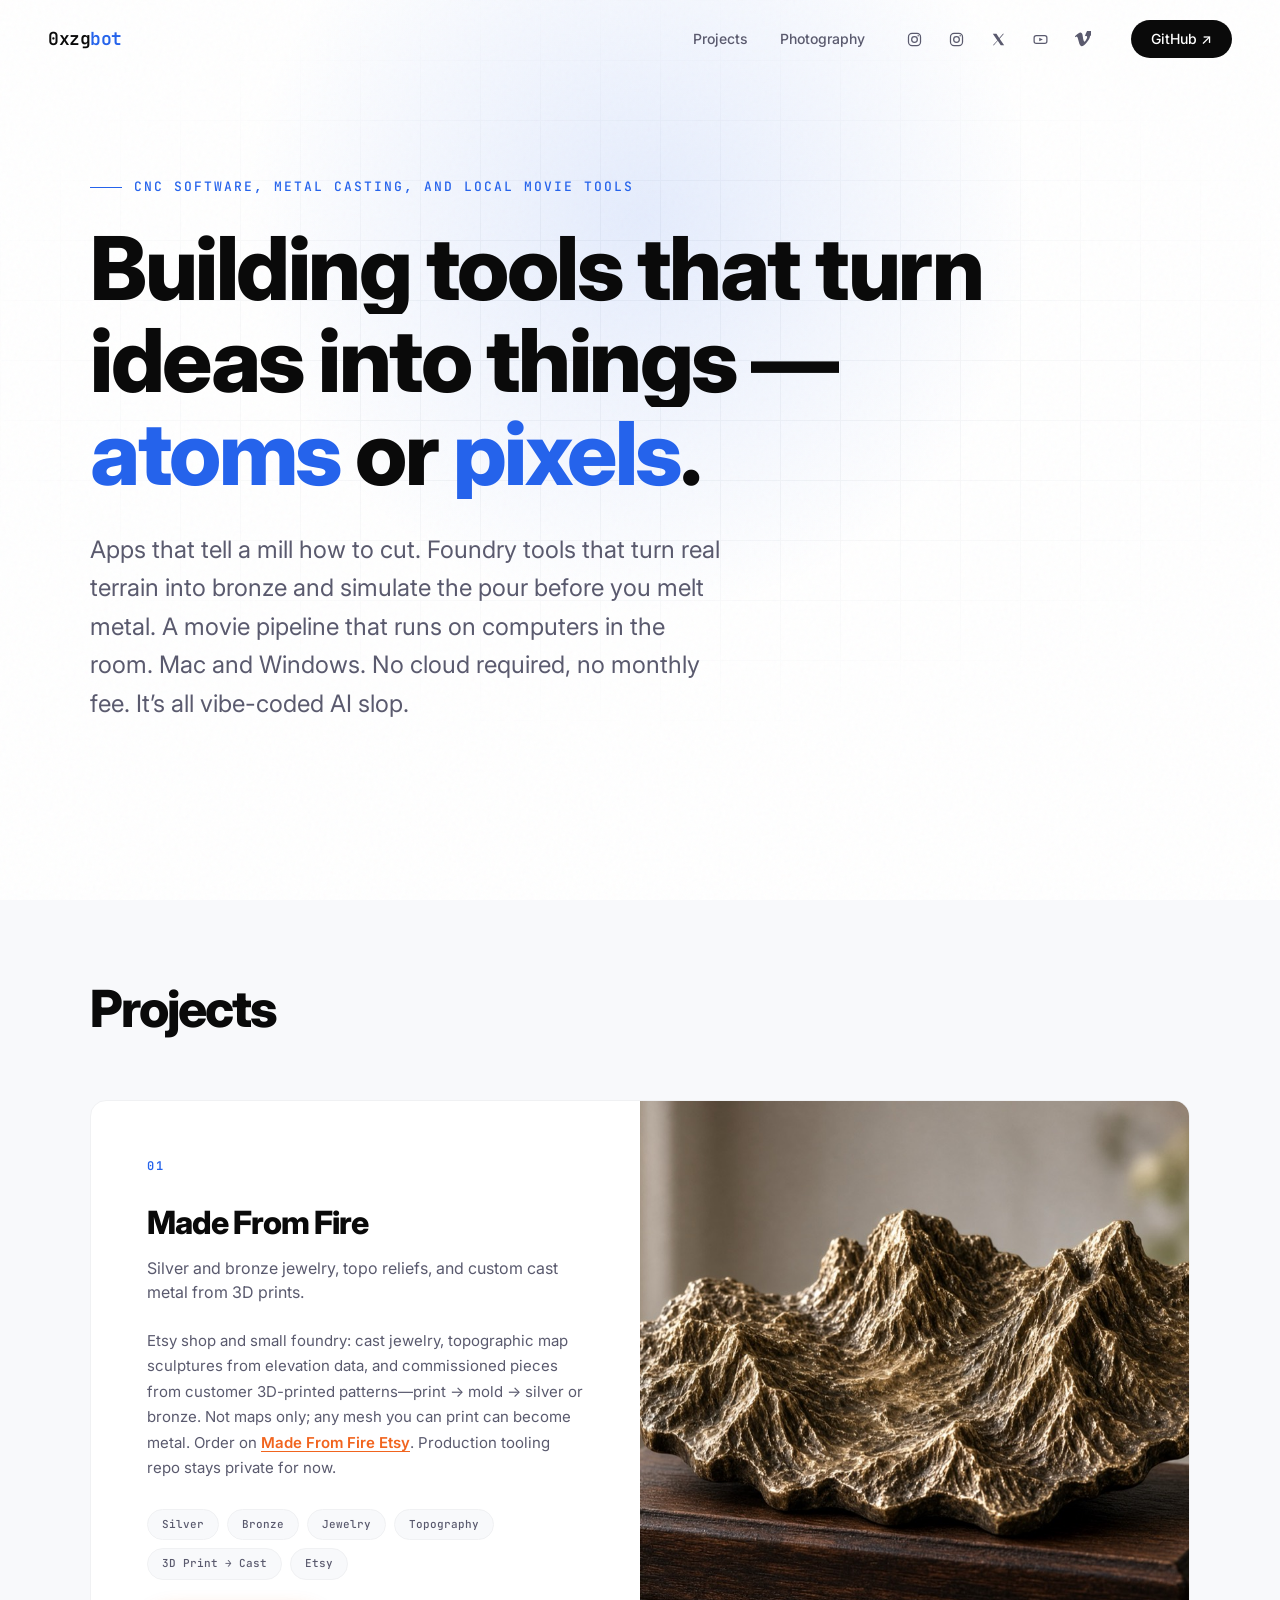
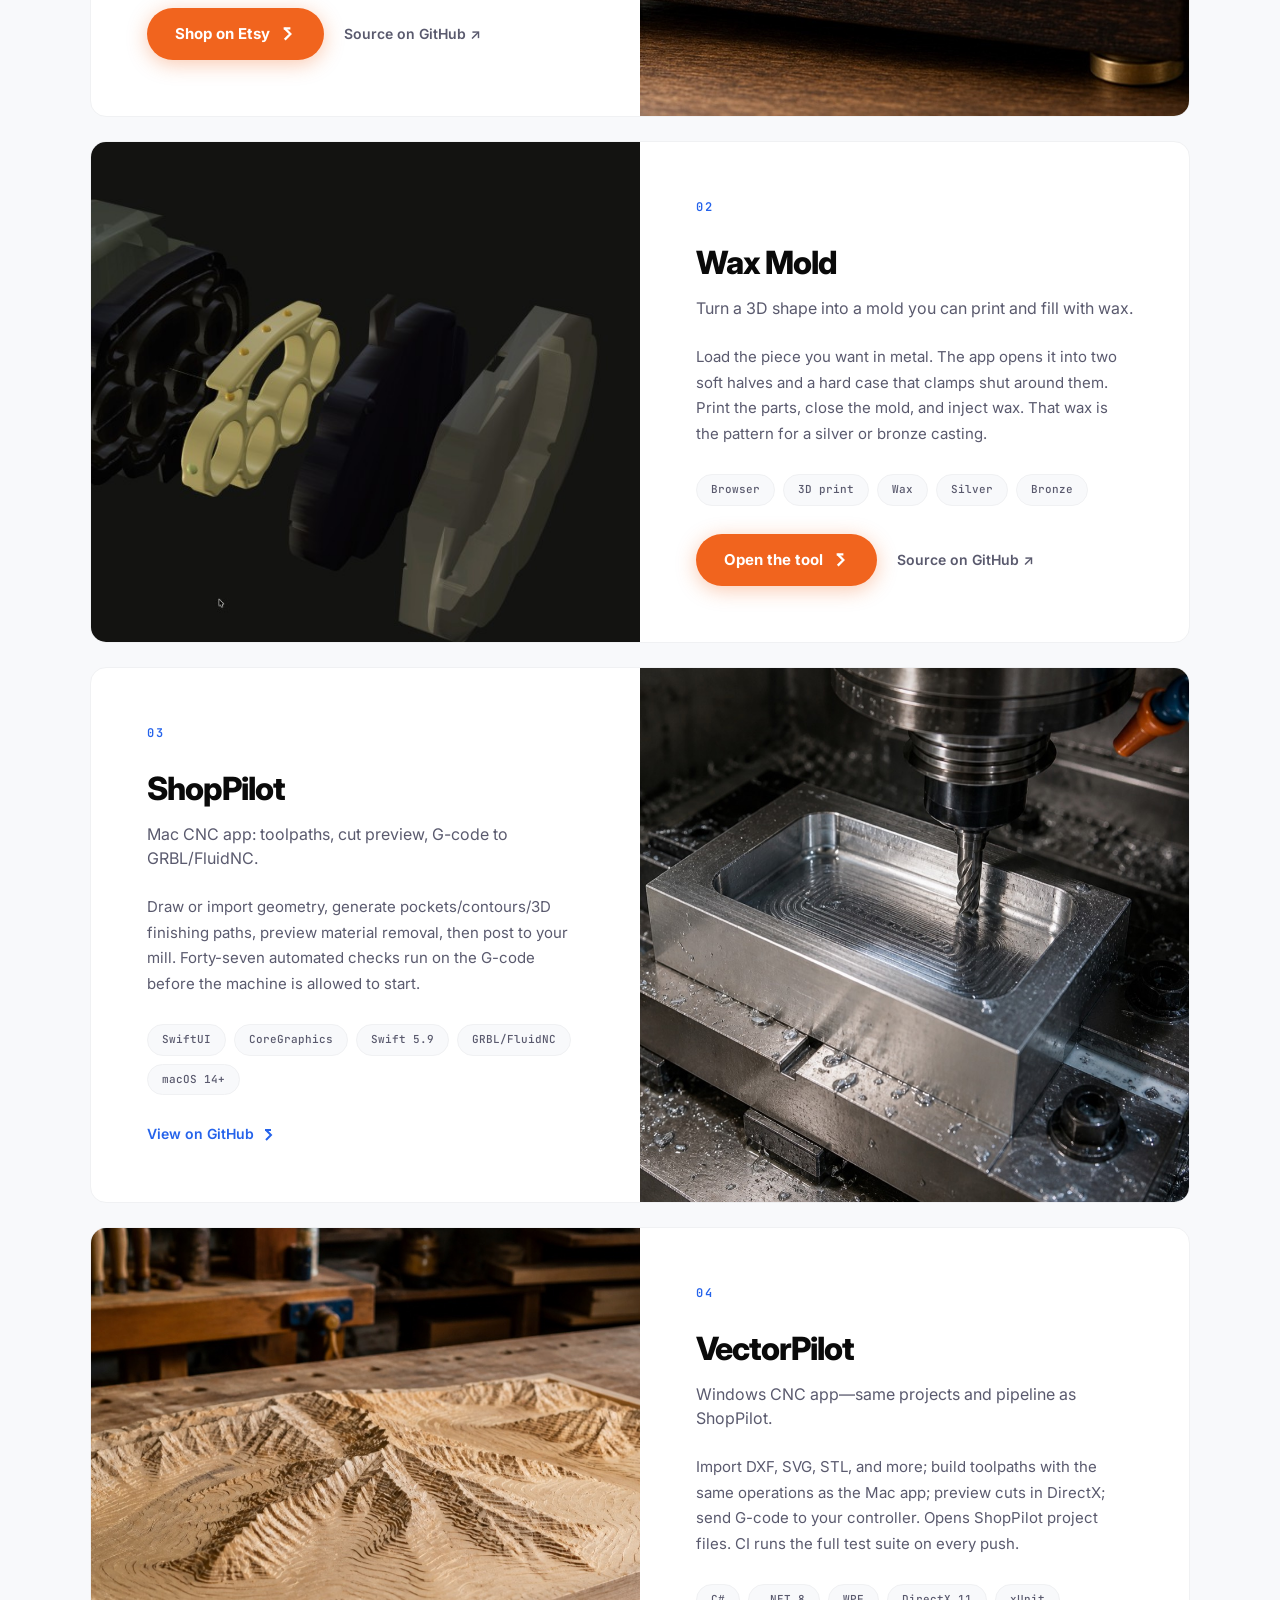
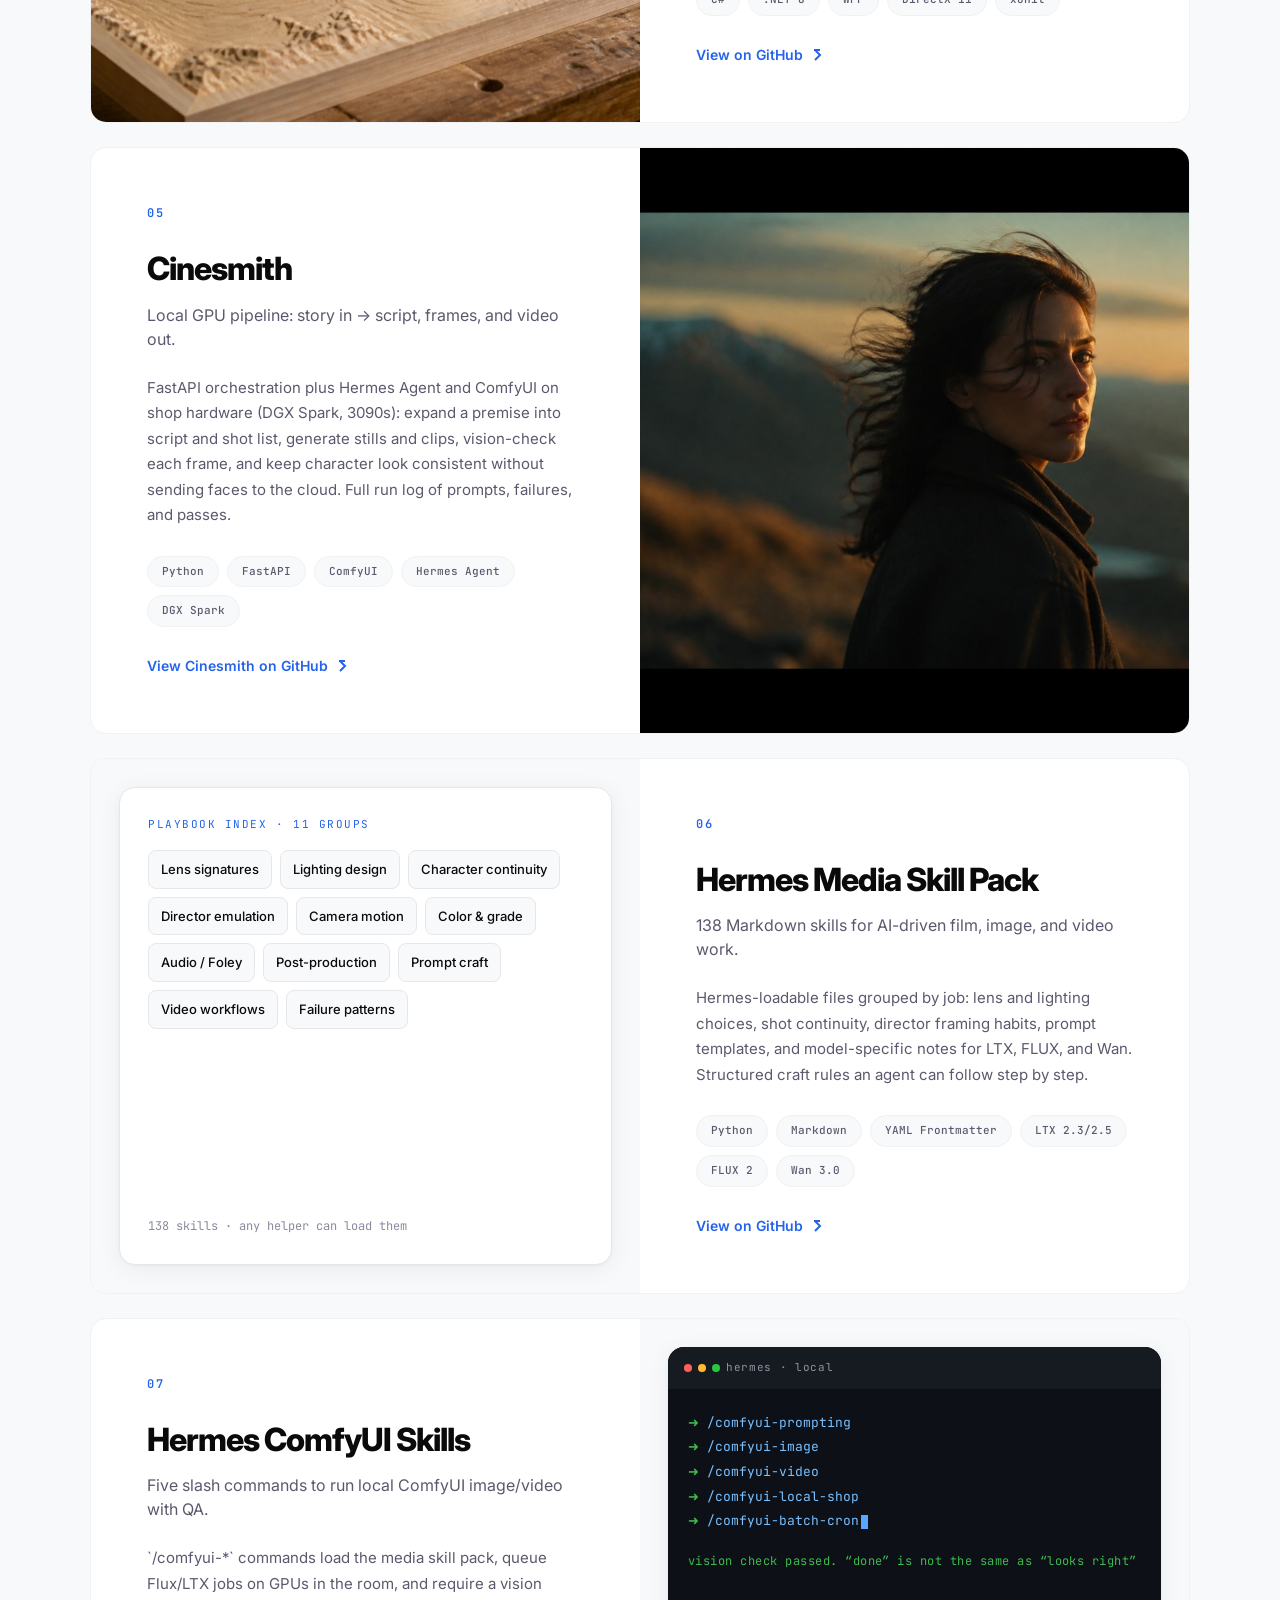
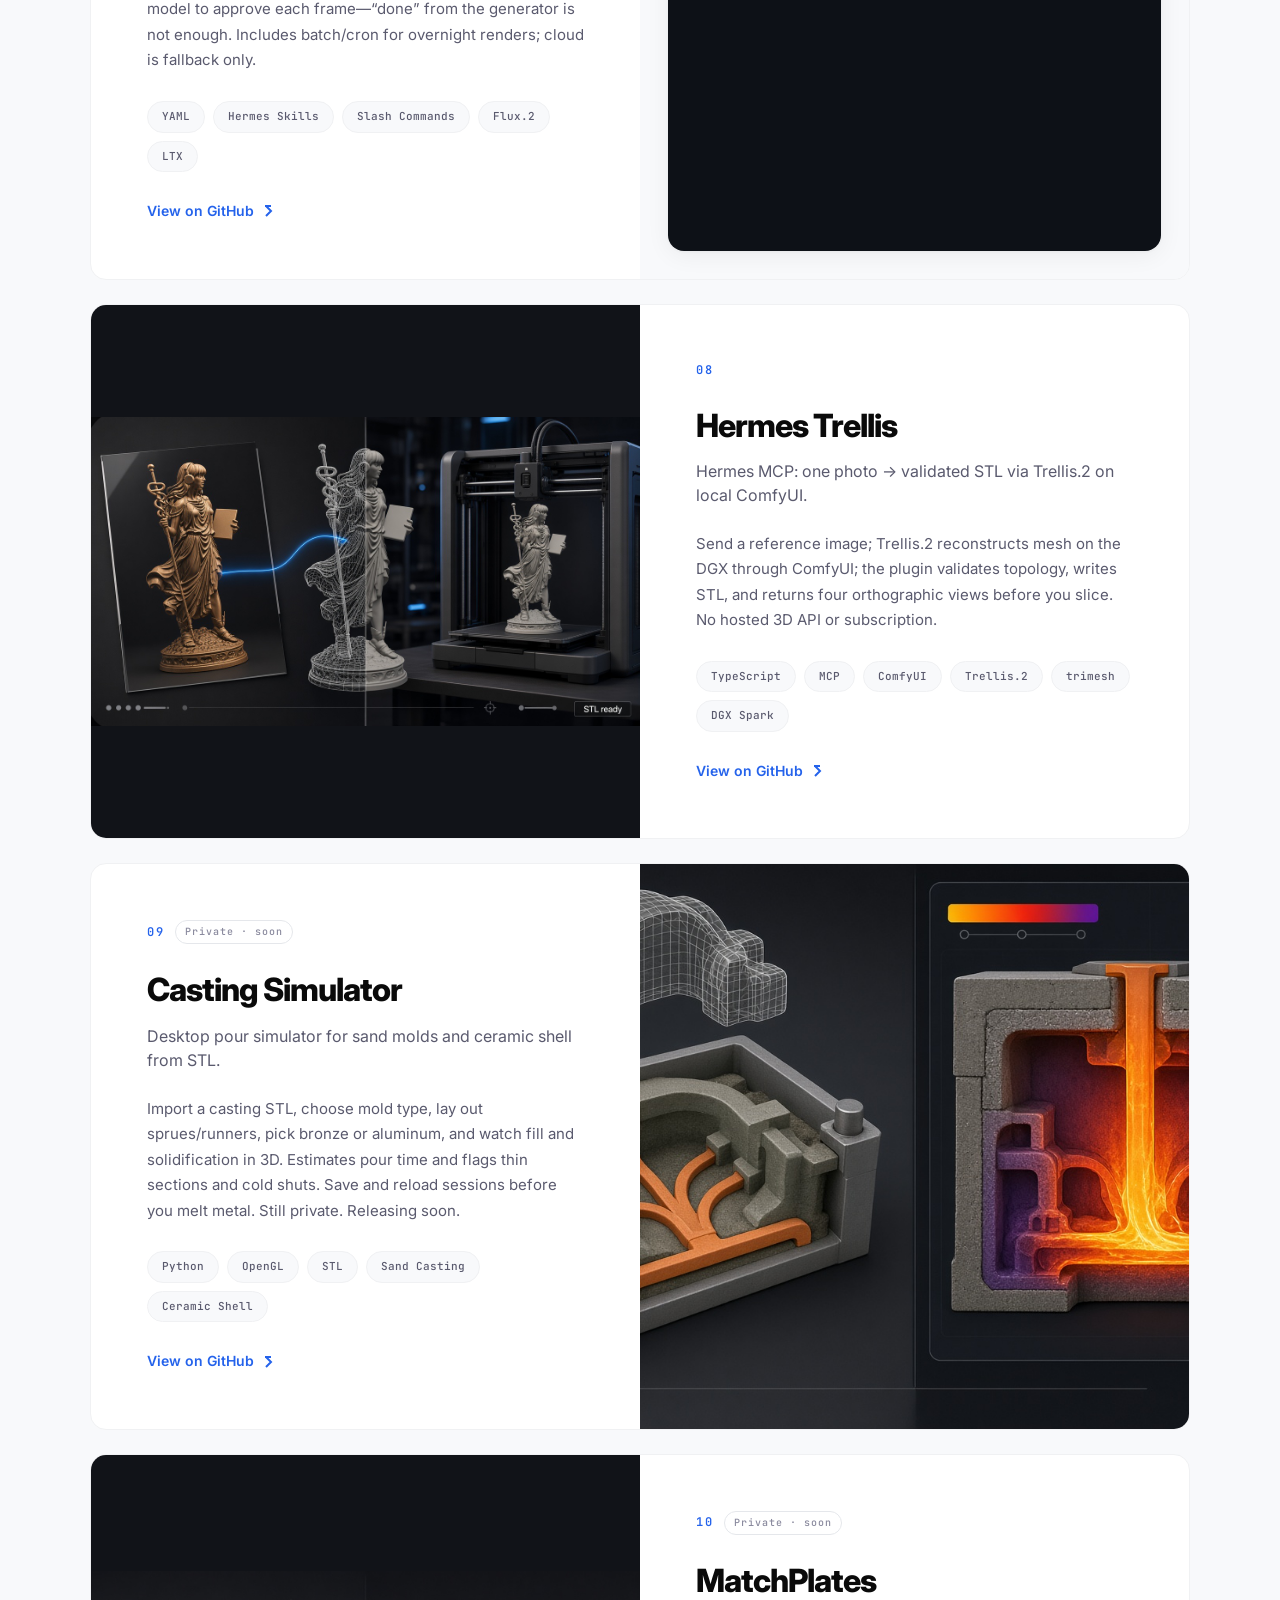
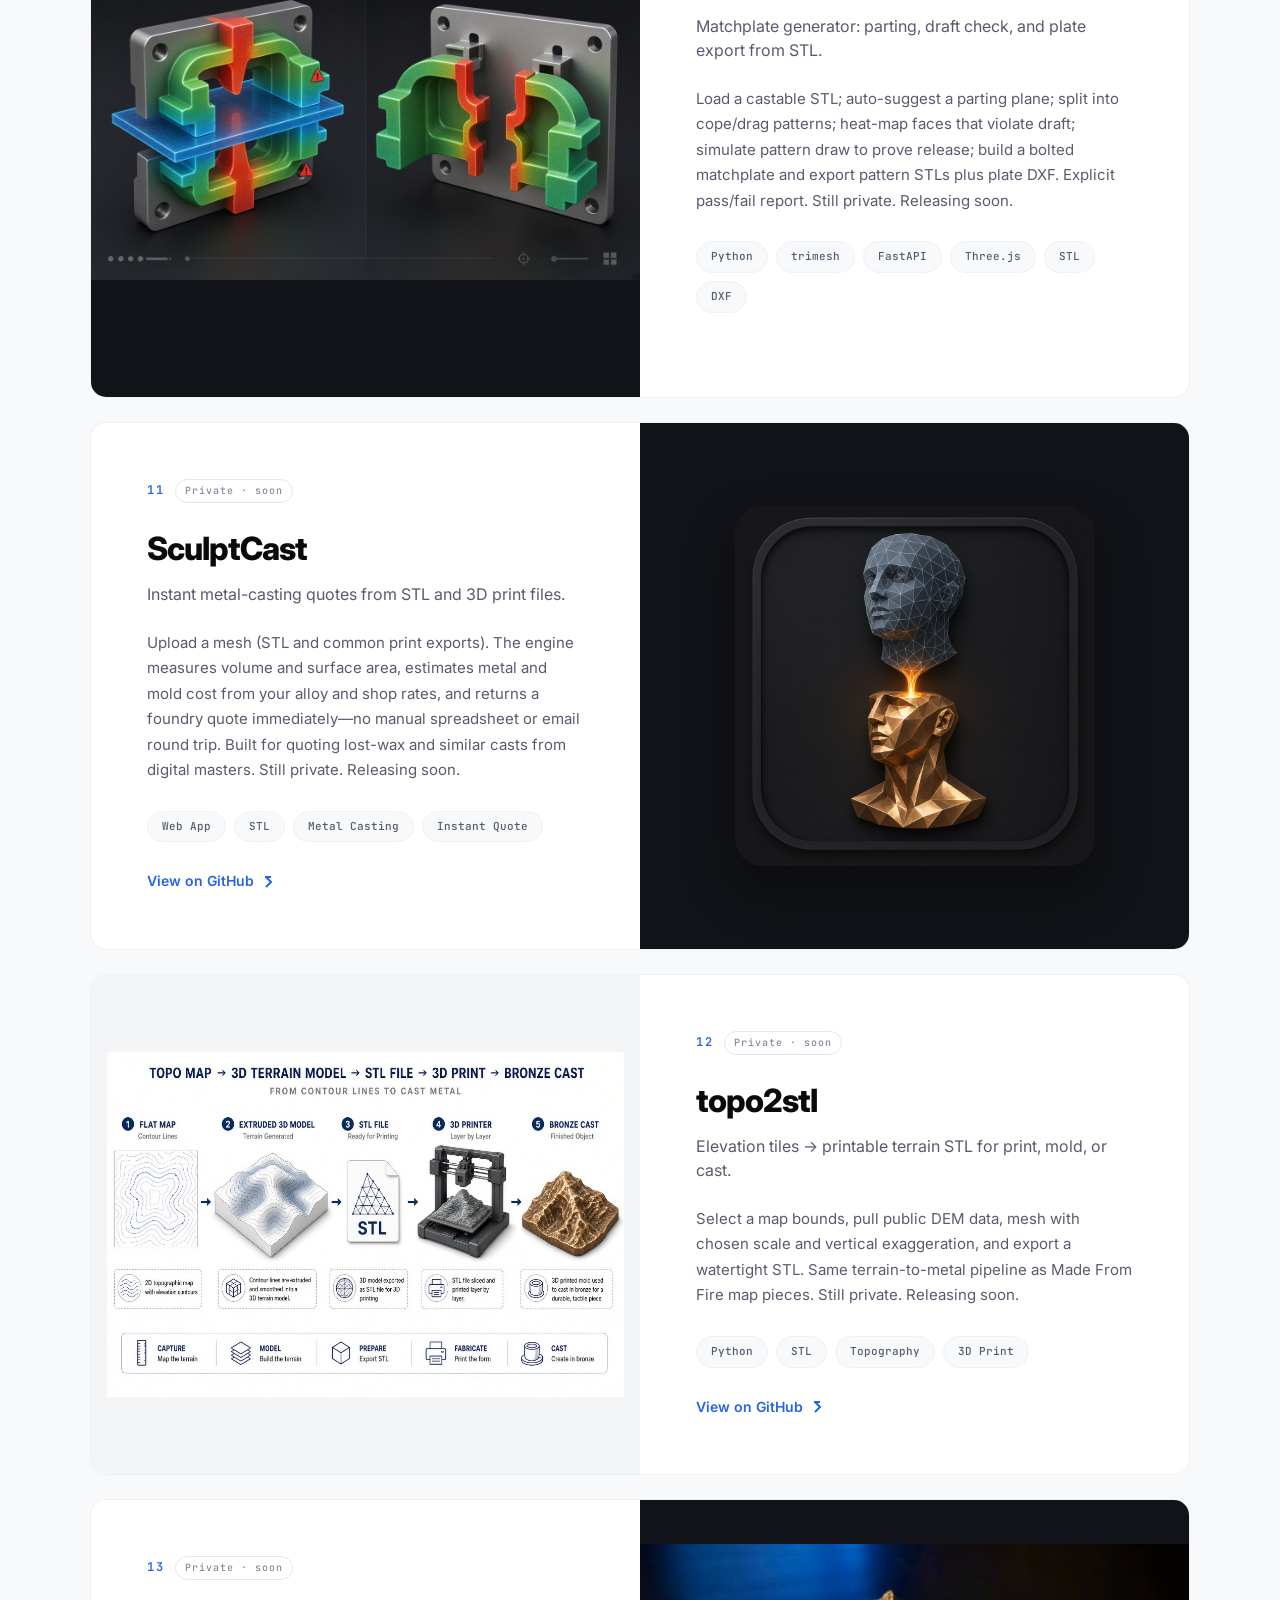
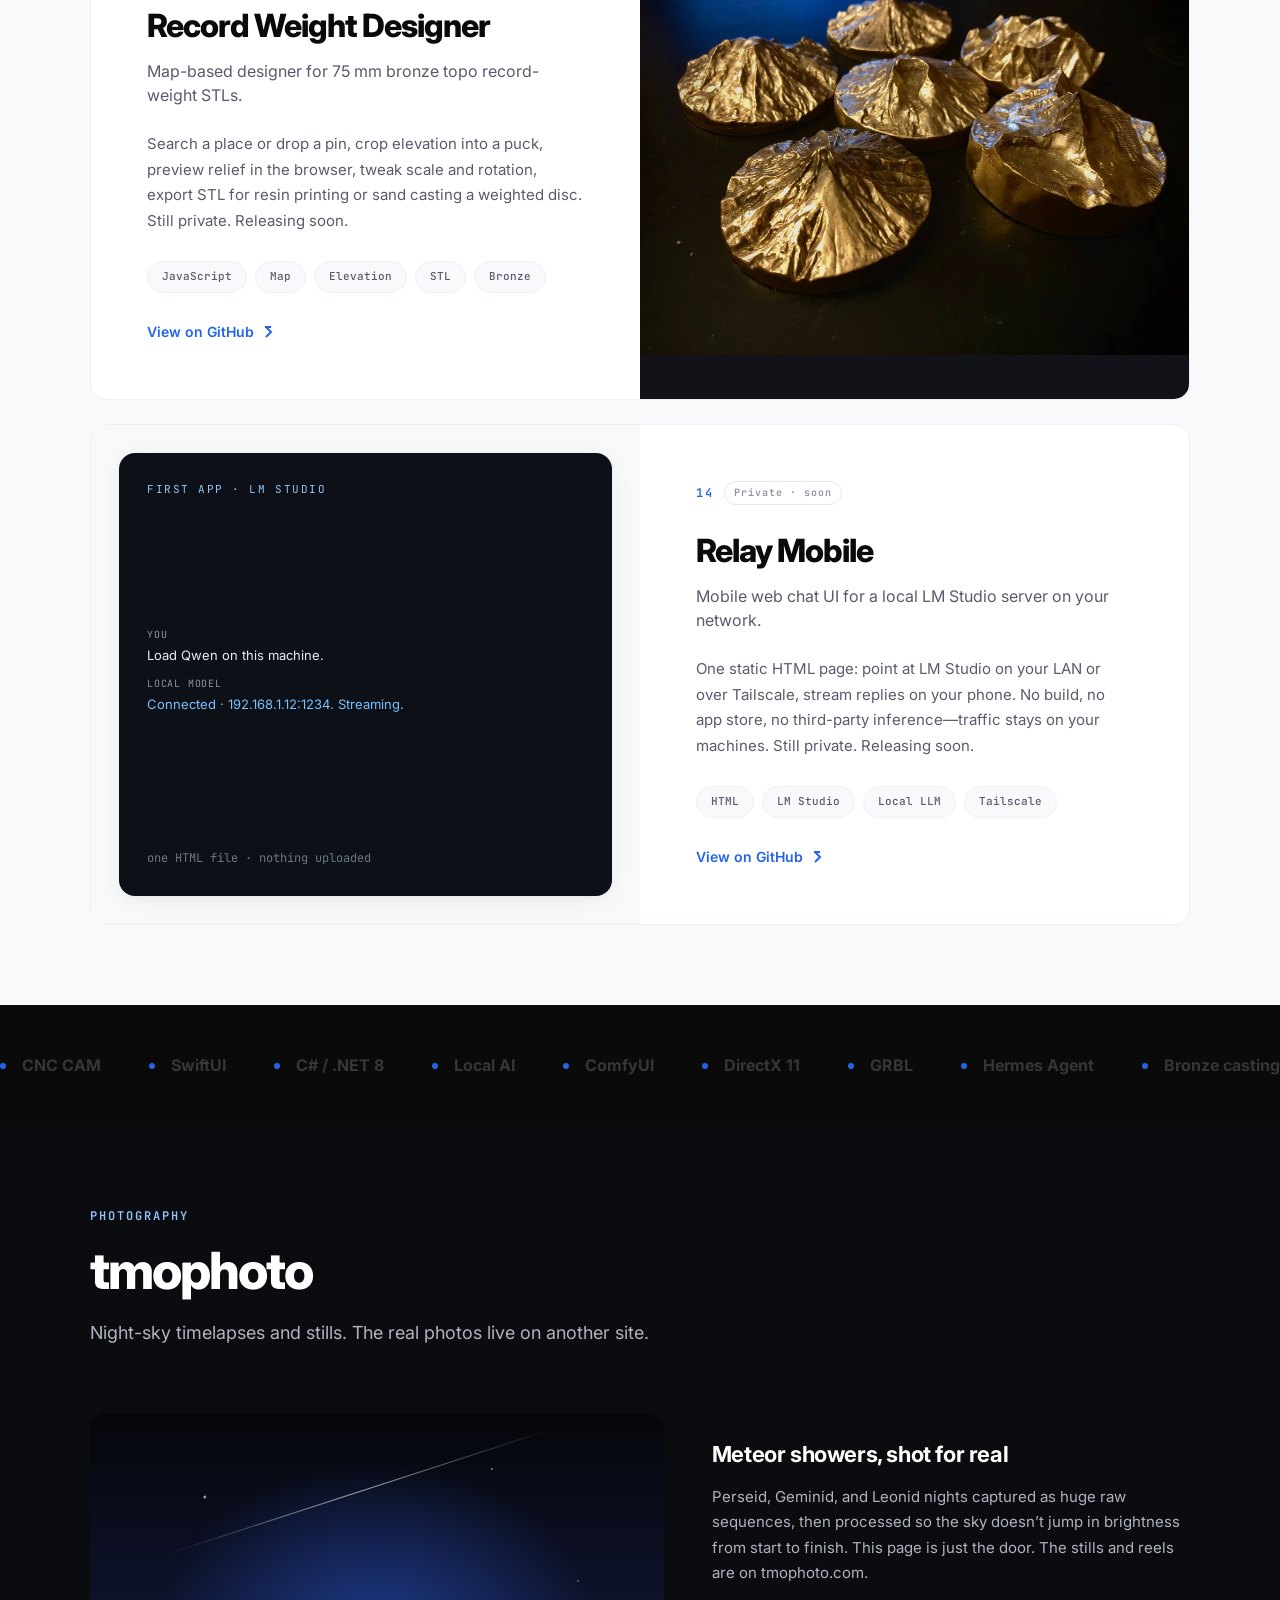
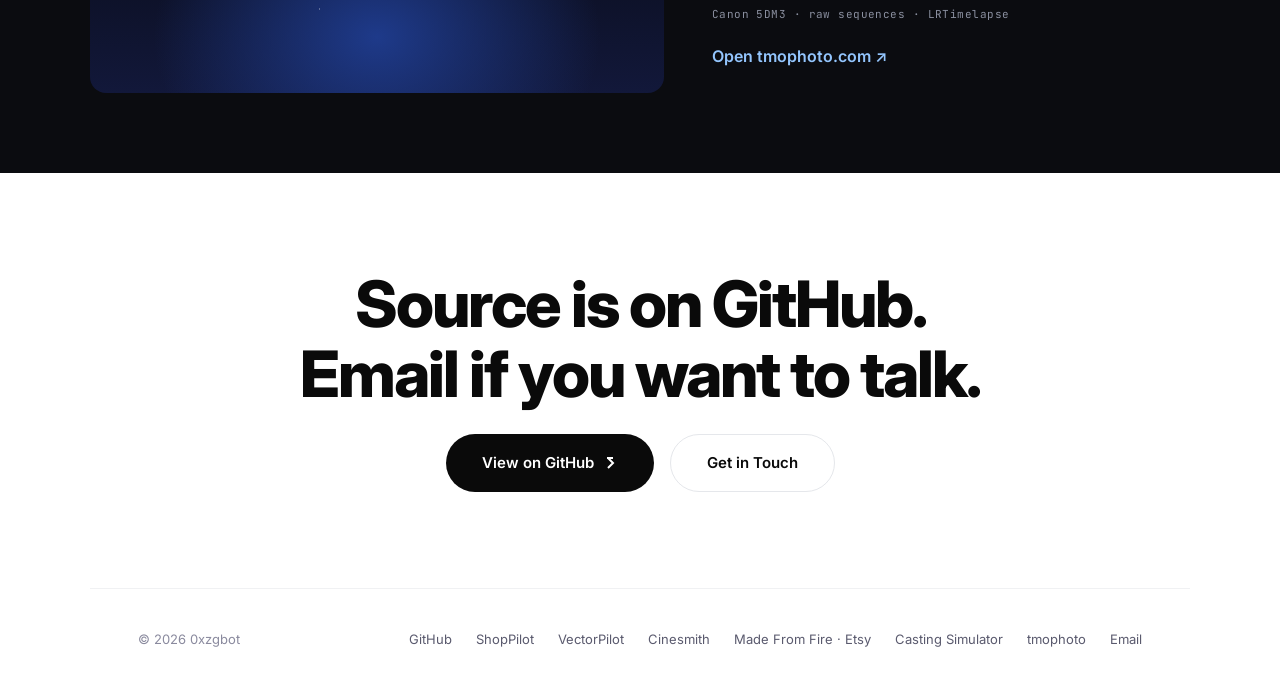
==== commit 1af62676: "Drop the private-source line from the wax mold description. Co-authored-by: Cursor <cursoragent@curs" ====
--- a/index.html
+++ b/index.html
@@ -957,7 +957,7 @@
         <p class="project-desc">
           Load the piece you want in metal. The app opens it into two soft halves and a hard case
           that clamps shut around them. Print the parts, close the mold, and inject wax. That wax
-          is the pattern for a silver or bronze casting. The source stays private for now.
+          is the pattern for a silver or bronze casting.
         </p>
         <div class="project-stack">
           <span class="stack-tag">Browser</span>
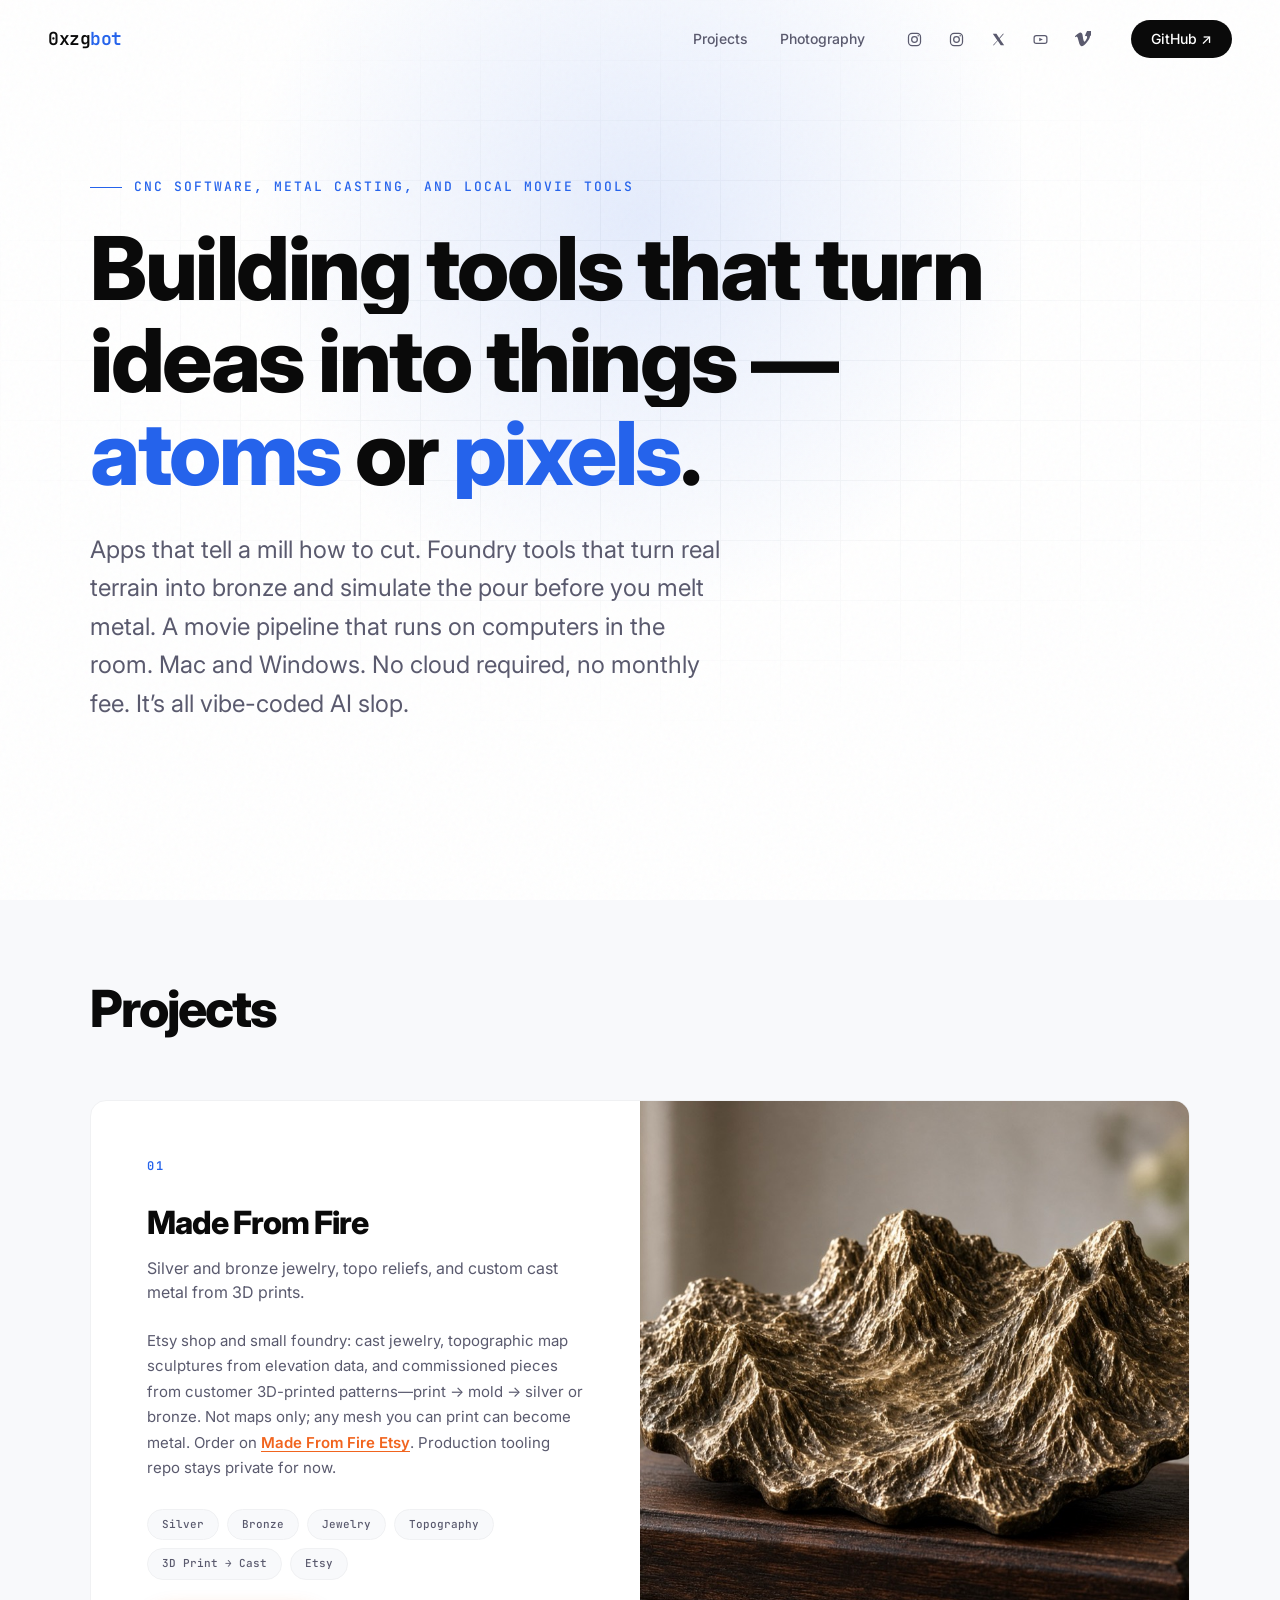
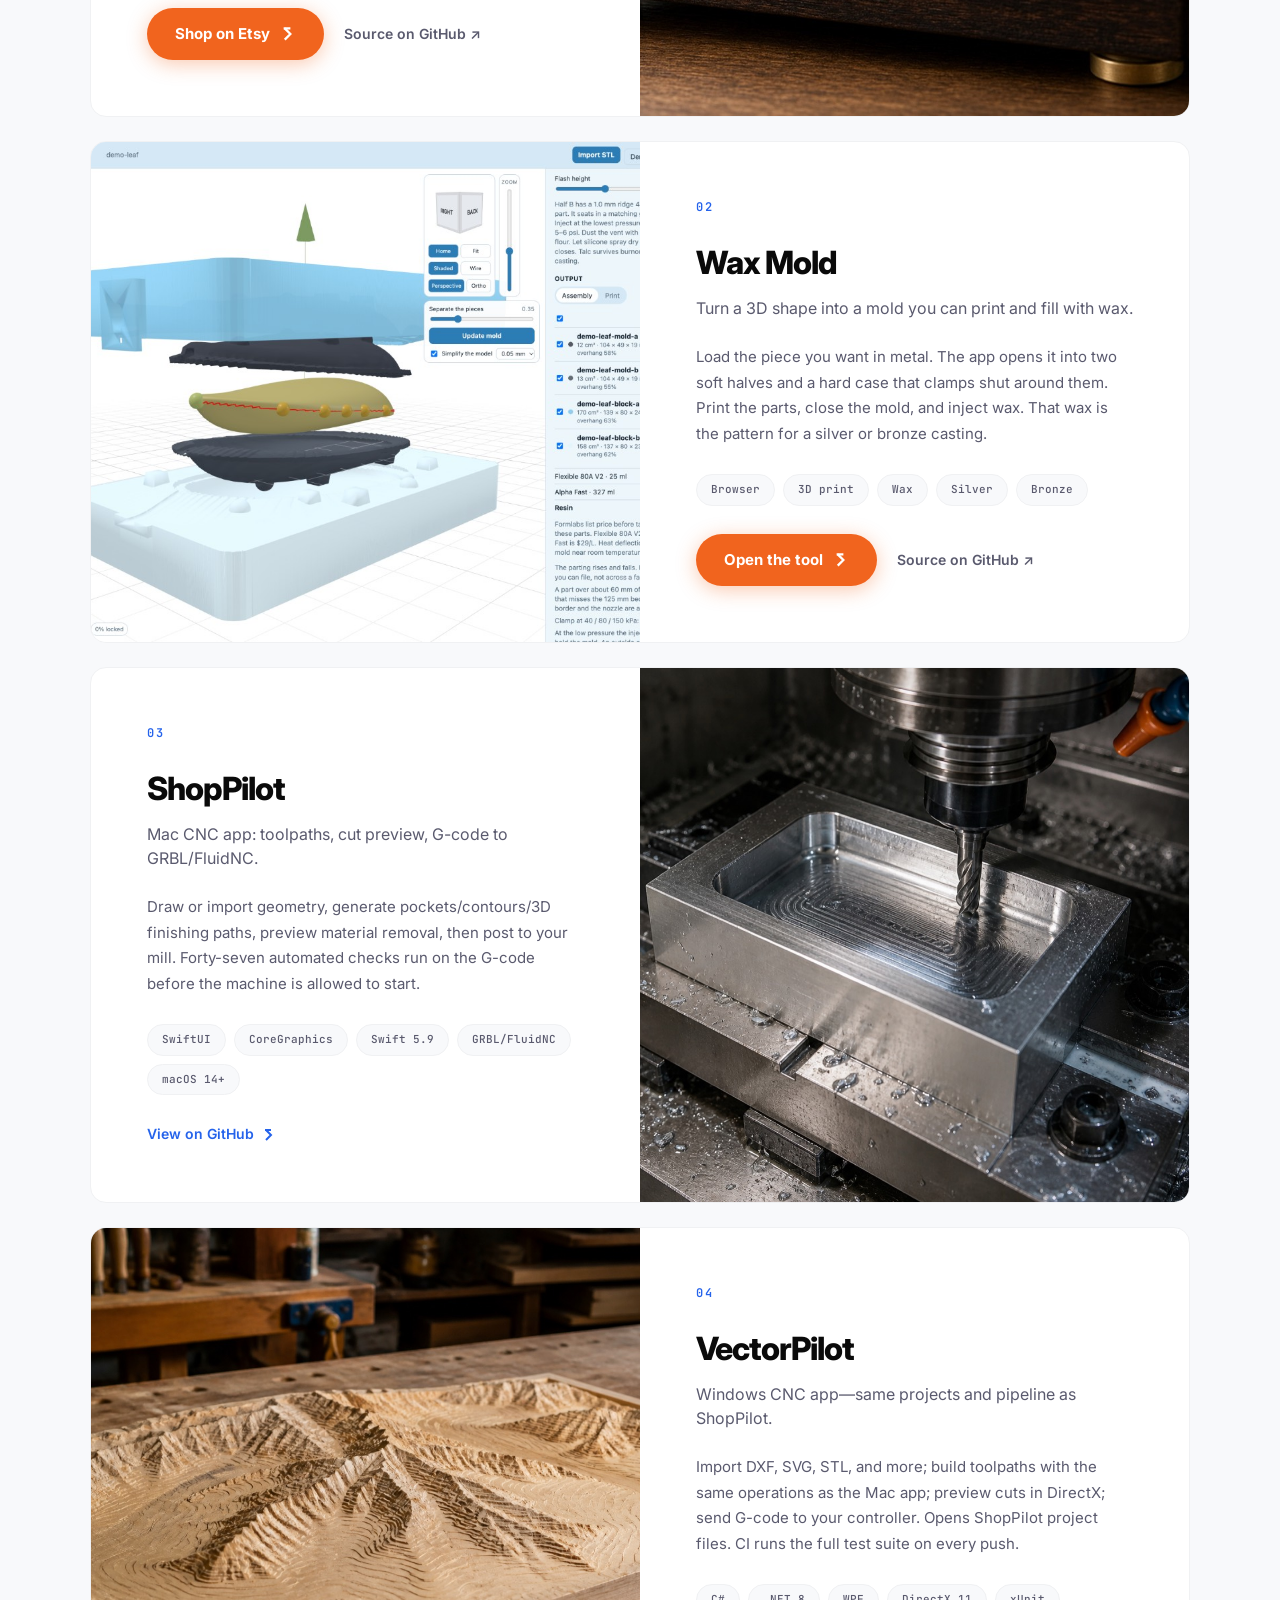
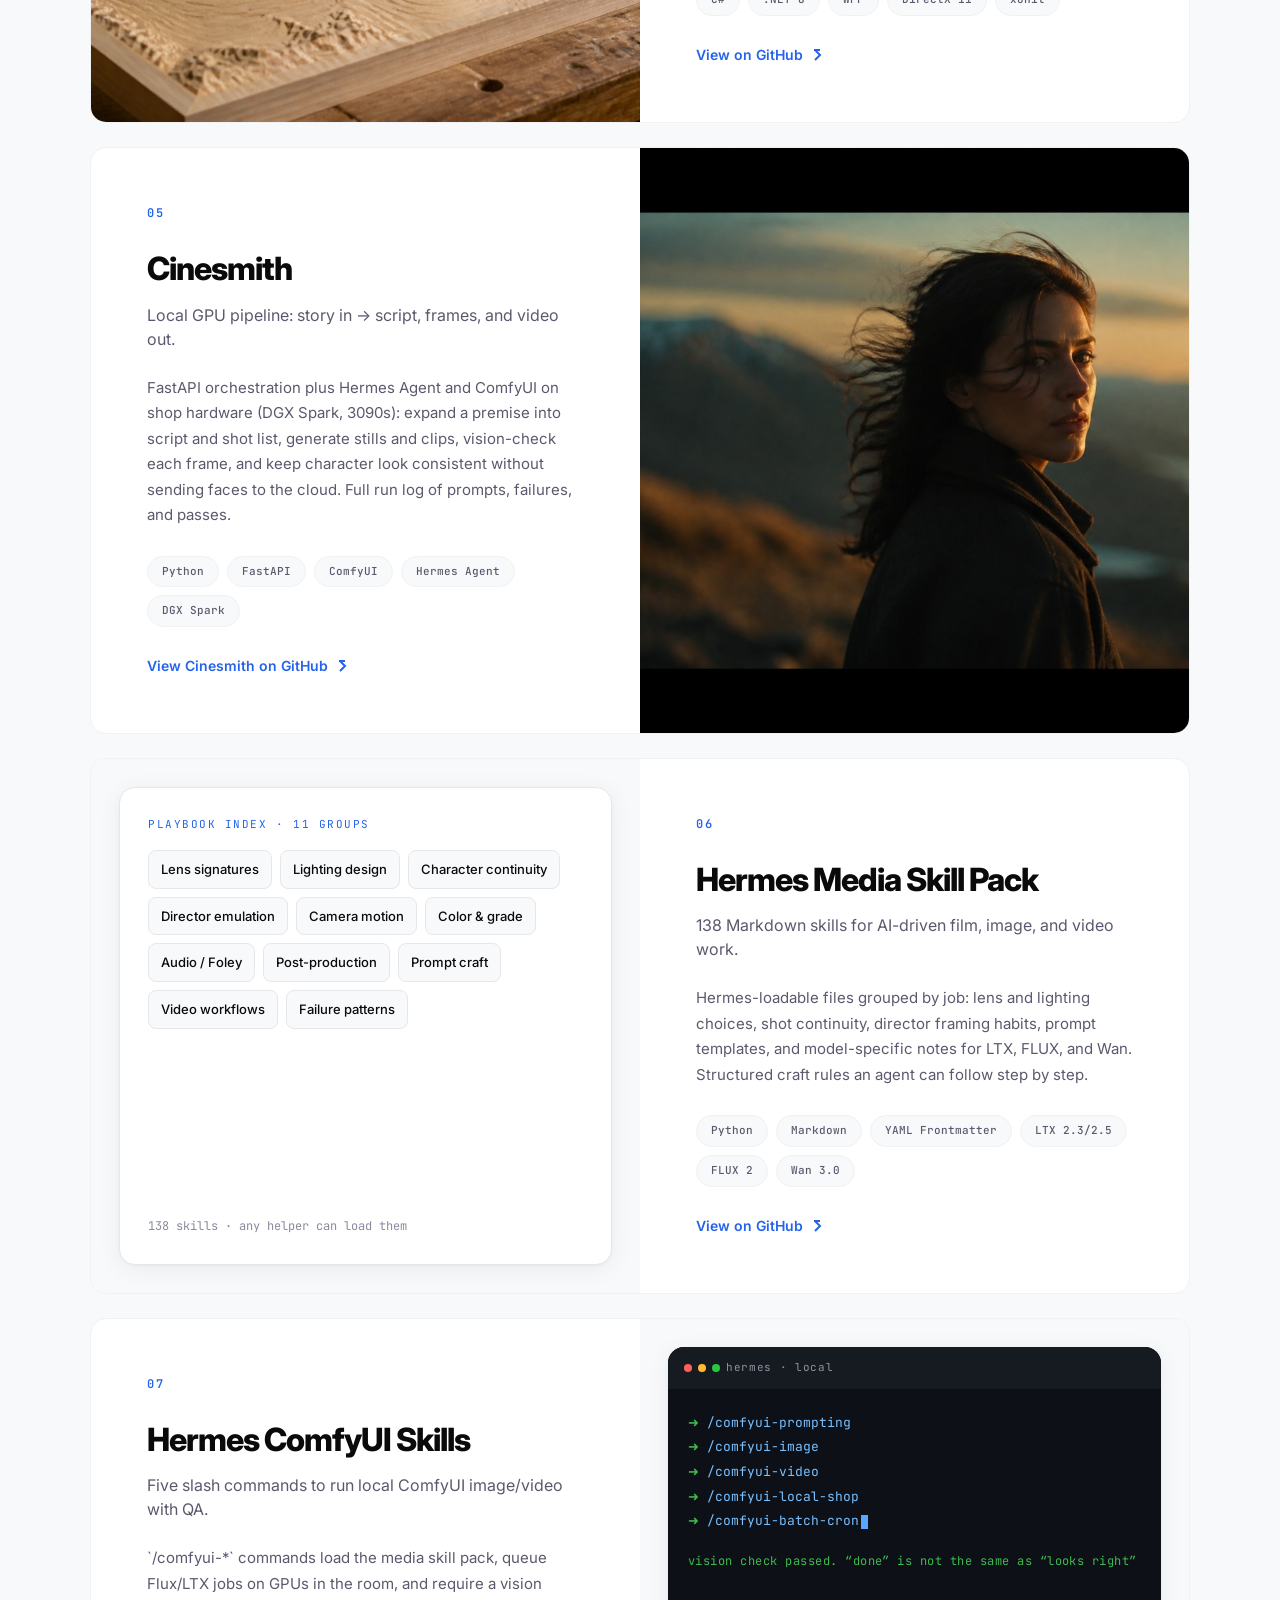
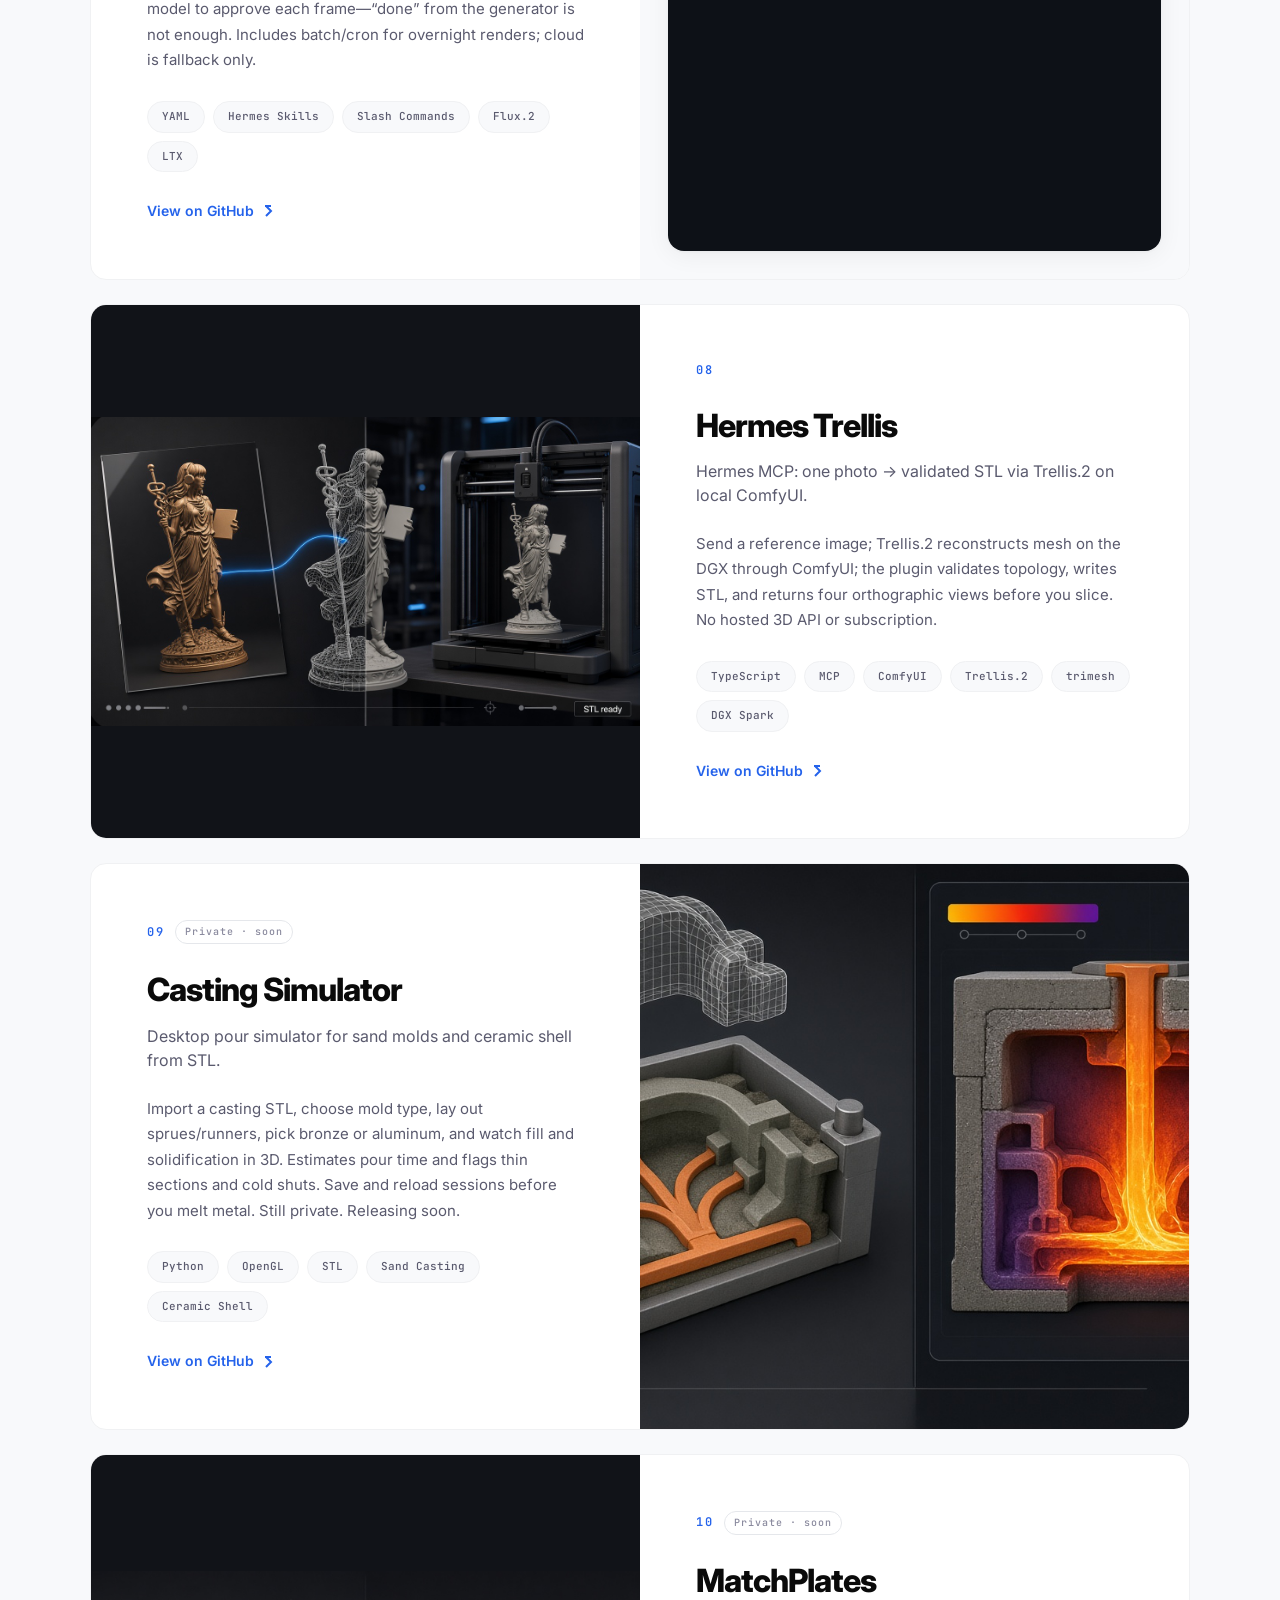
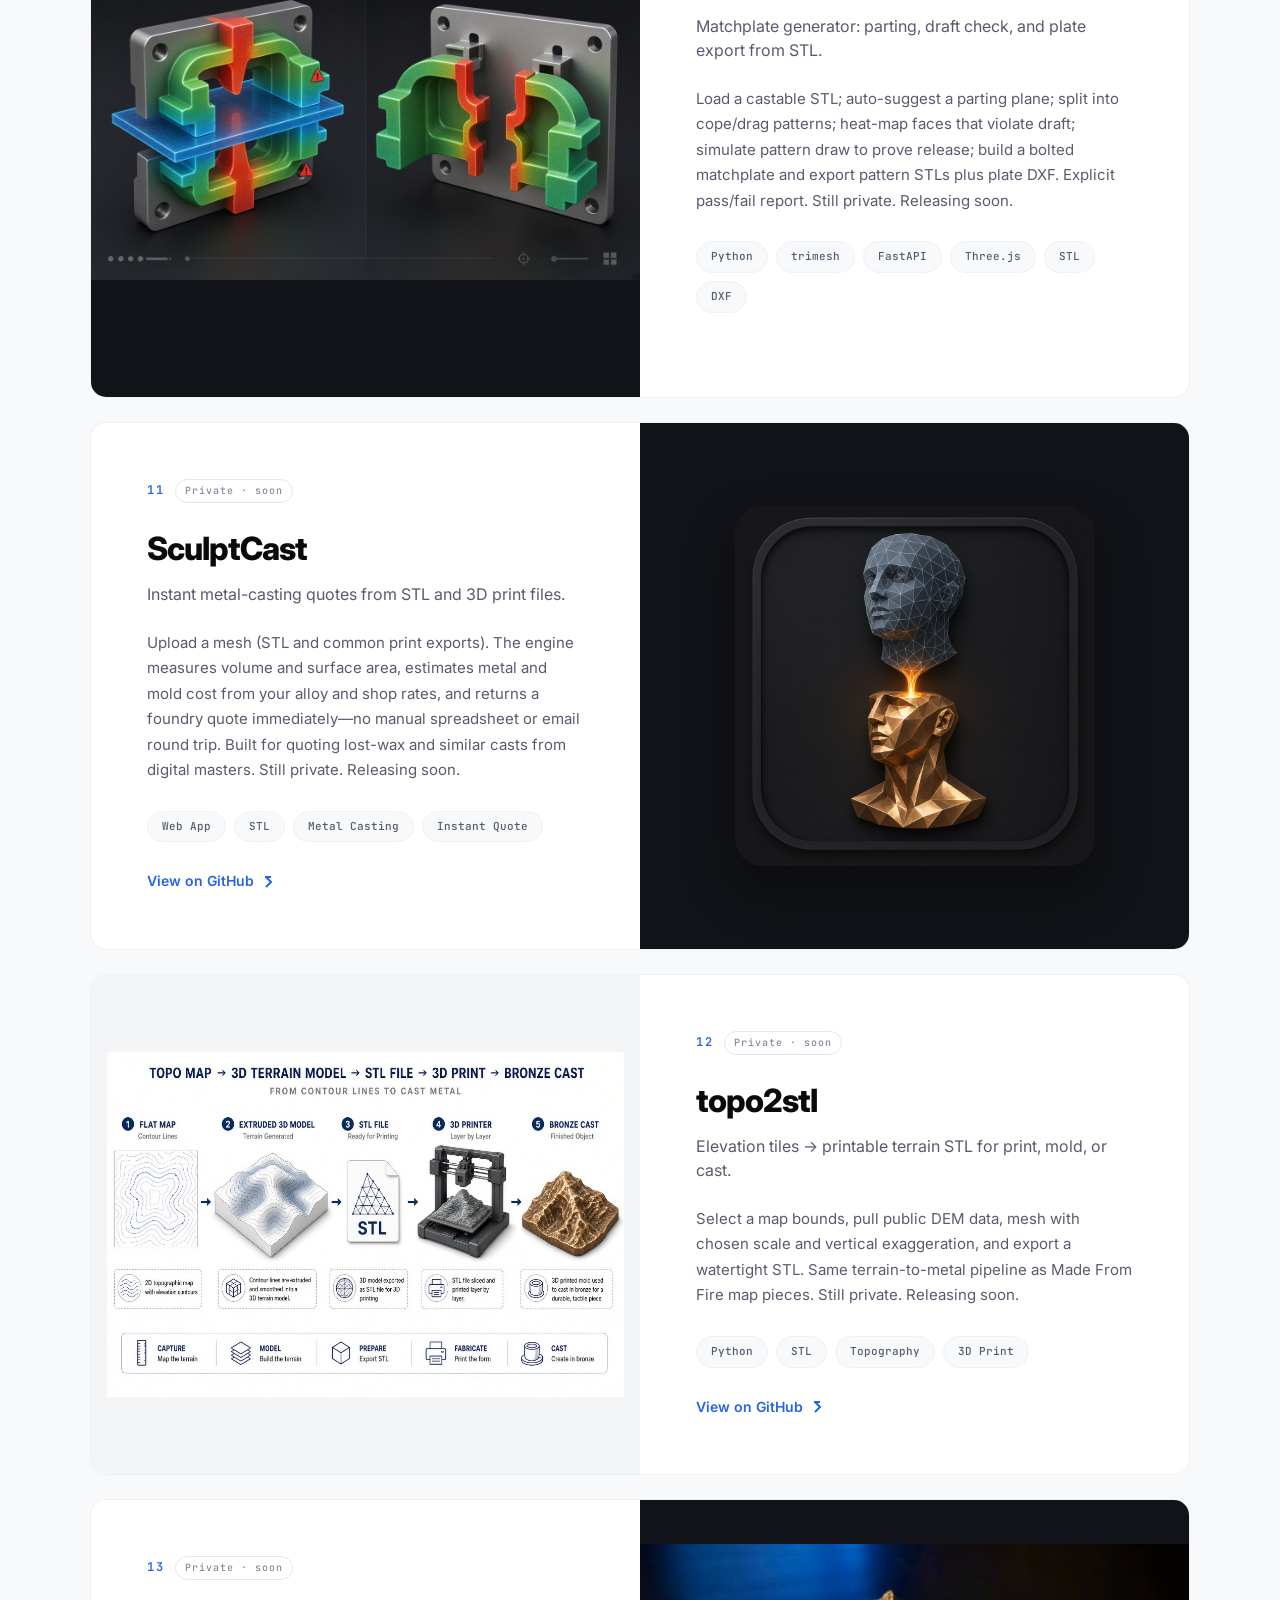
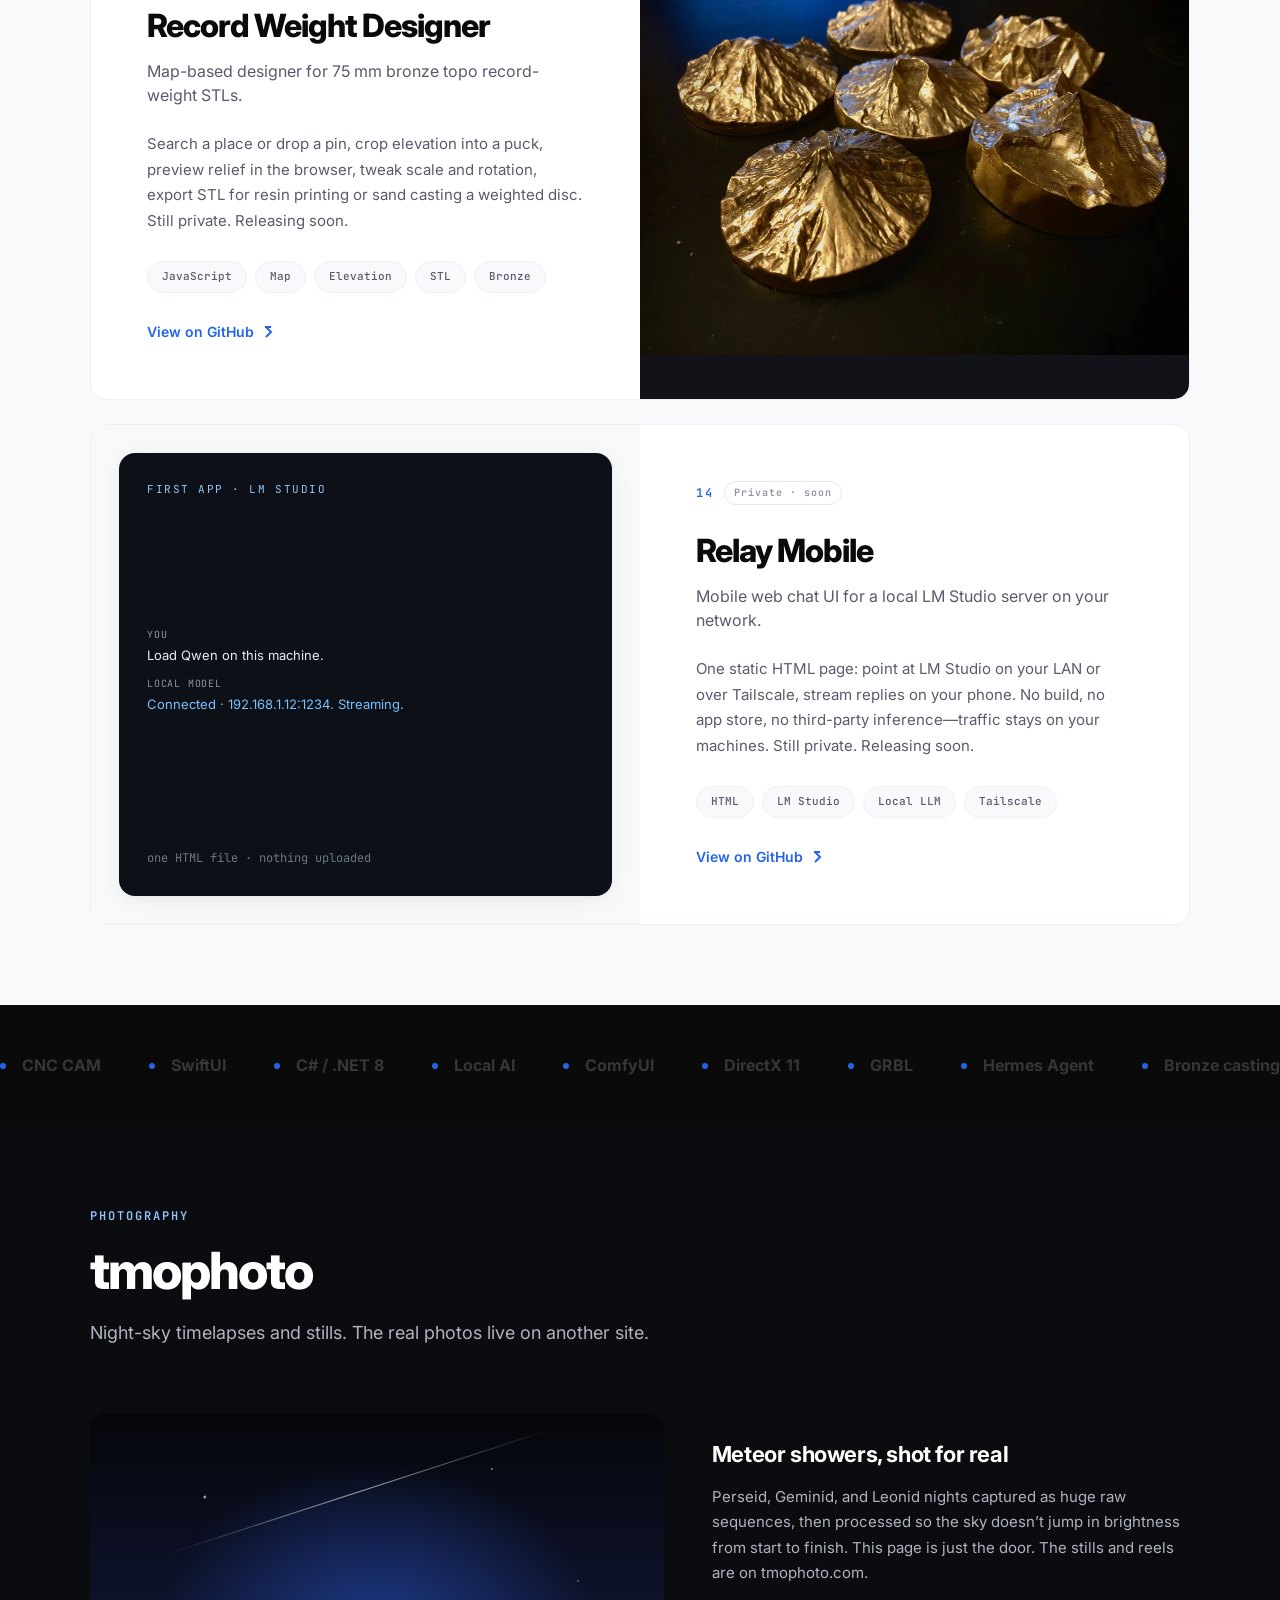
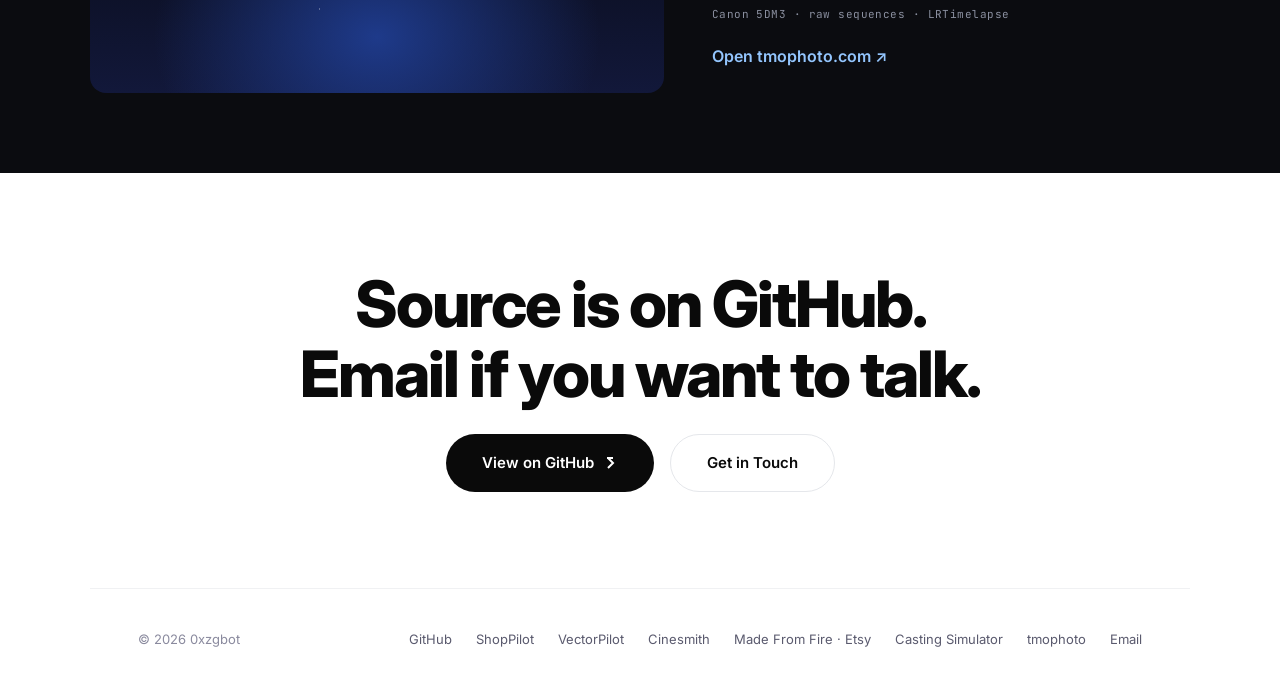
==== commit 3bb3977f: "Replace the wax mold card with the opened-mold screenshot. Co-authored-by: Cursor <cursoragent@curso" ====
--- a/index.html
+++ b/index.html
@@ -975,7 +975,7 @@
         </div>
       </div>
       <div class="project-visual">
-        <img src="0xzgbot-portfolio-images/wax-mold-web.jpg" alt="A mold opened around a wax pattern, with the soft halves and hard cases pulled apart" width="1024" height="561" loading="eager">
+        <img src="0xzgbot-portfolio-images/wax-mold-web.jpg" alt="A mold opened around a wax pattern, with the soft halves and hard cases pulled apart" width="1024" height="745" loading="eager">
       </div>
     </article>
 
